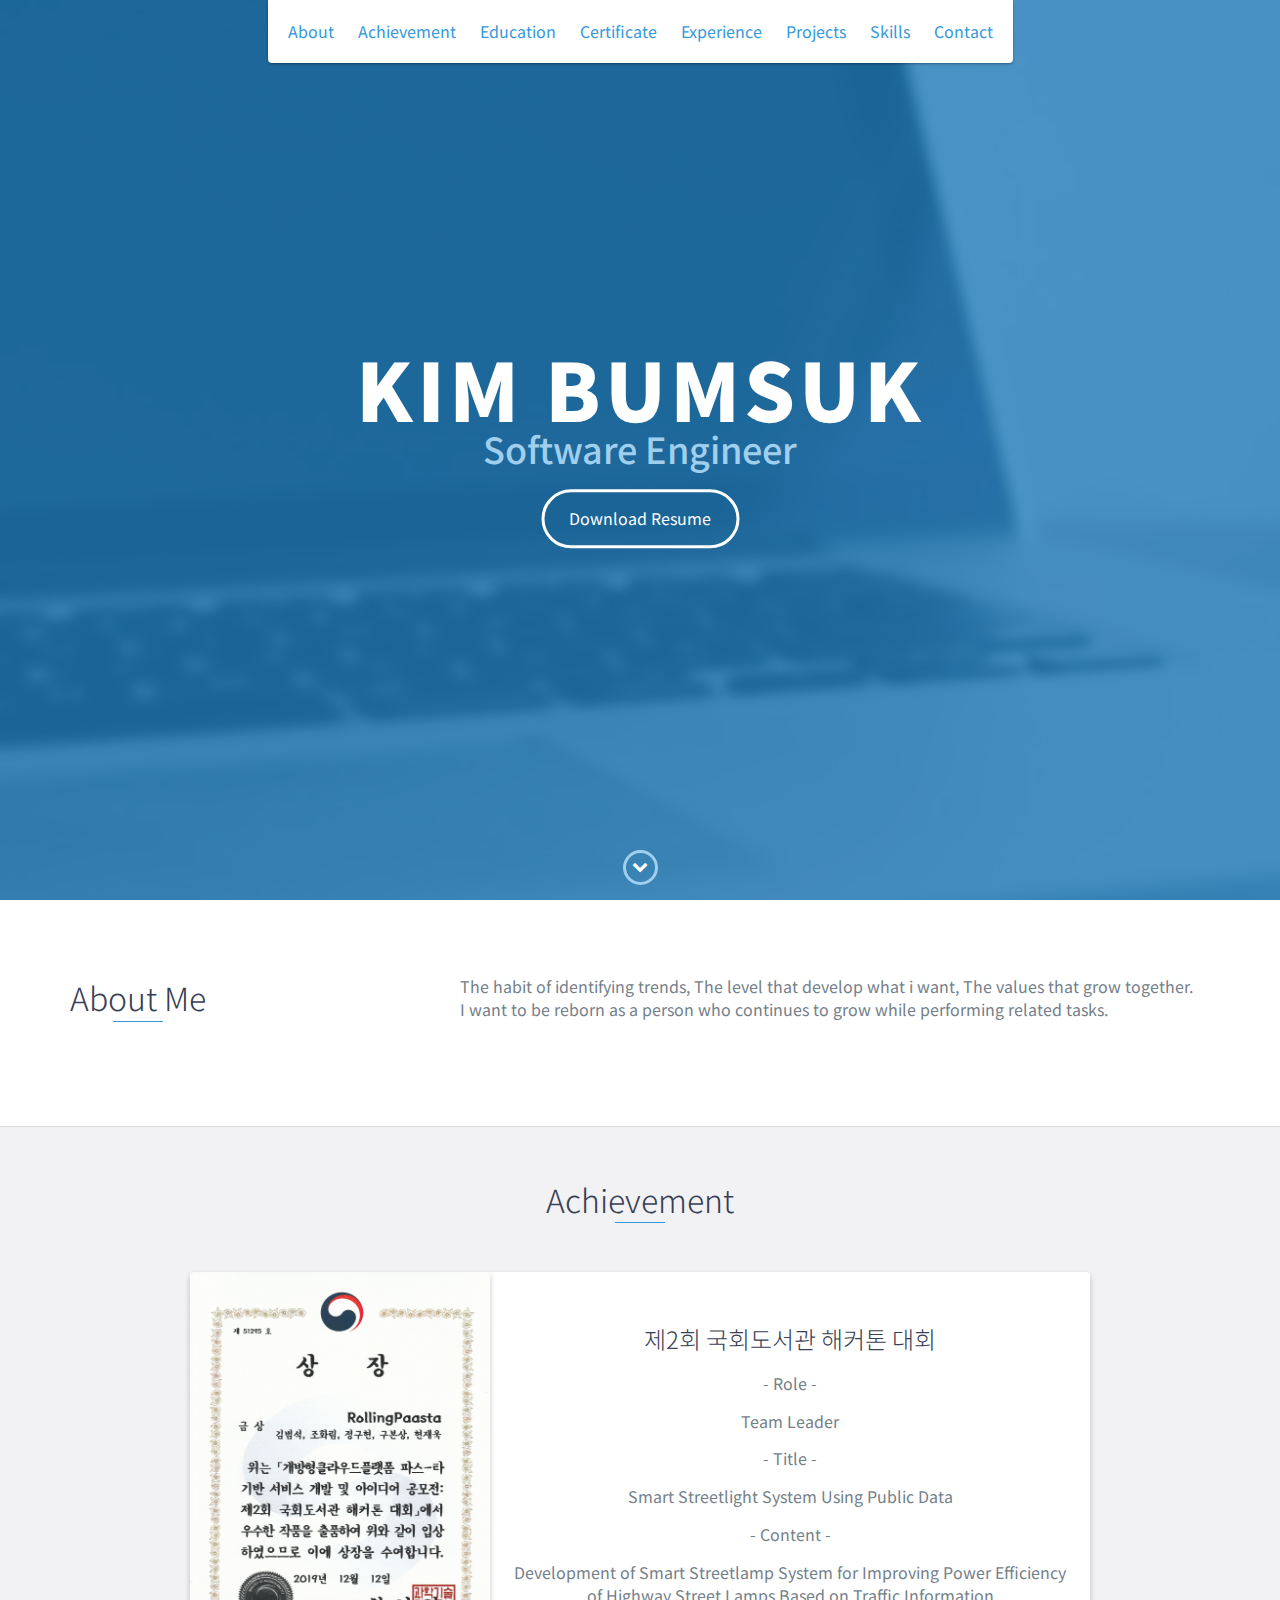
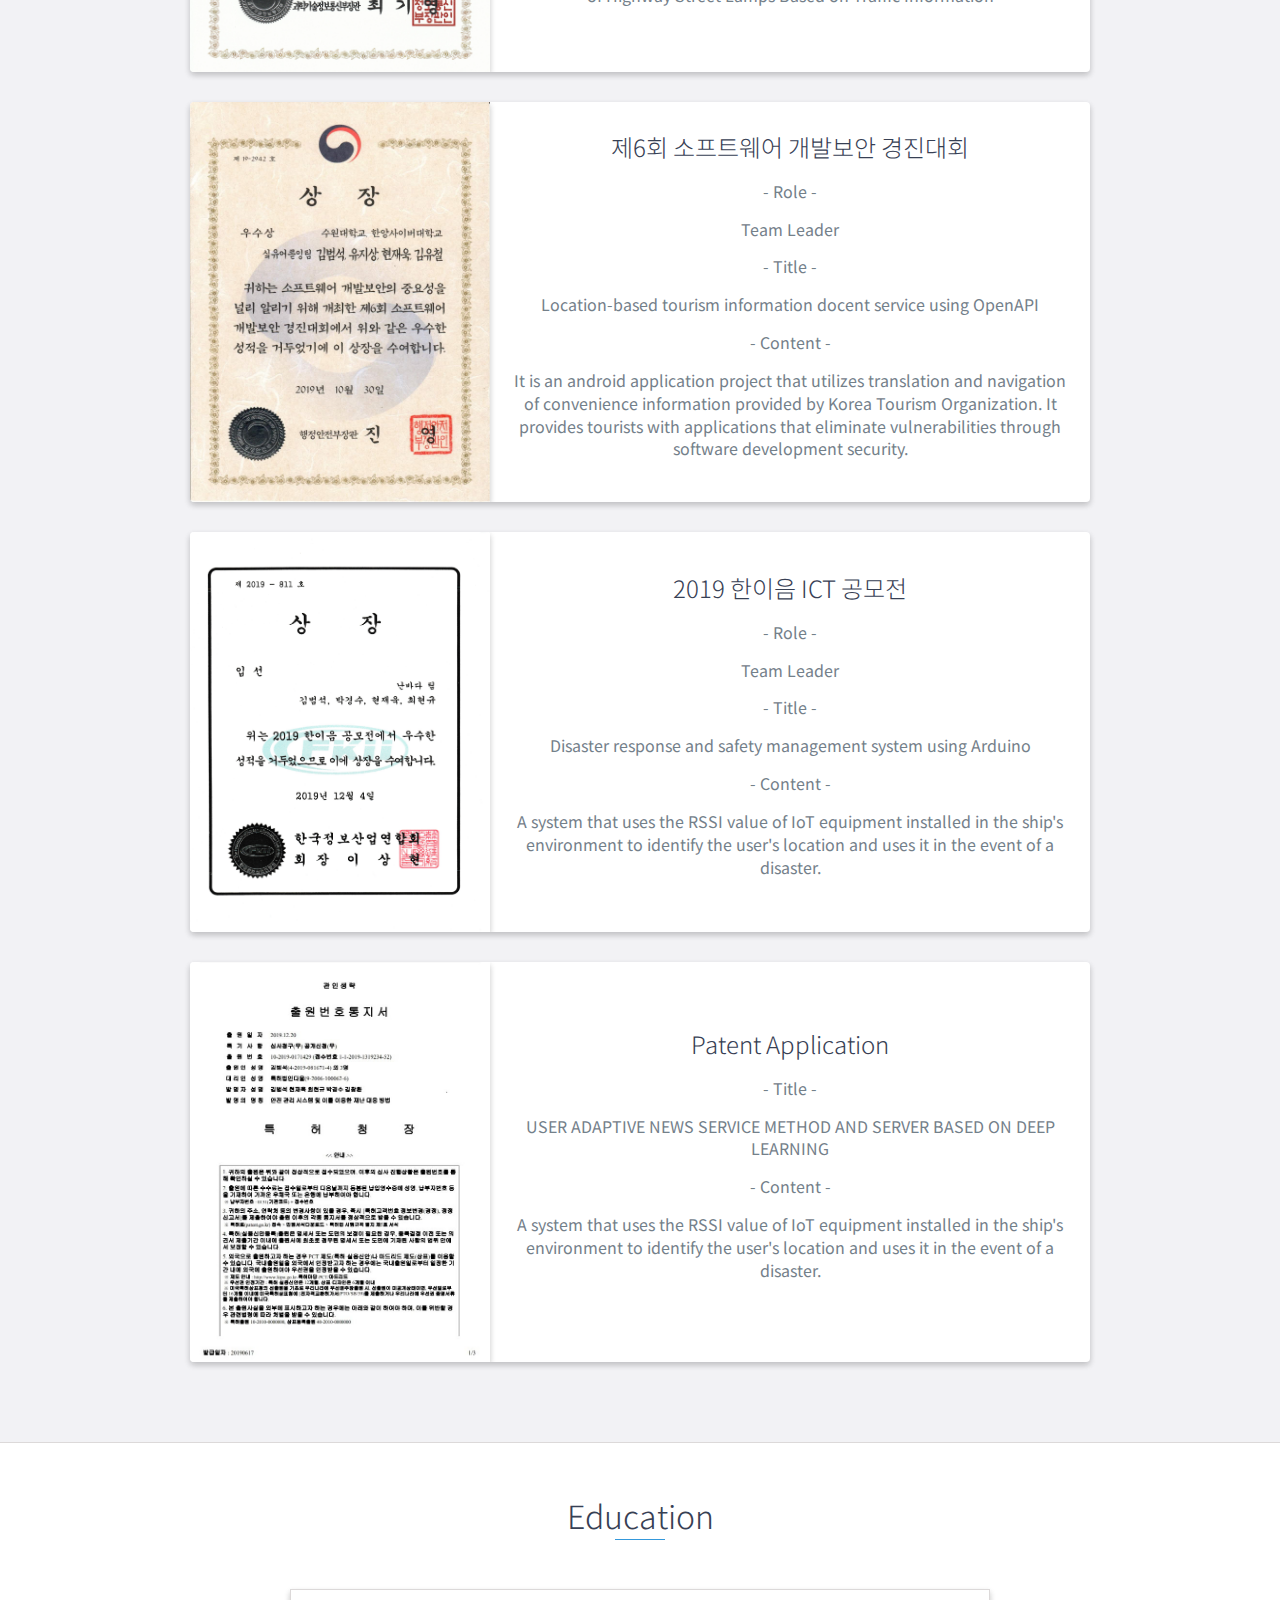
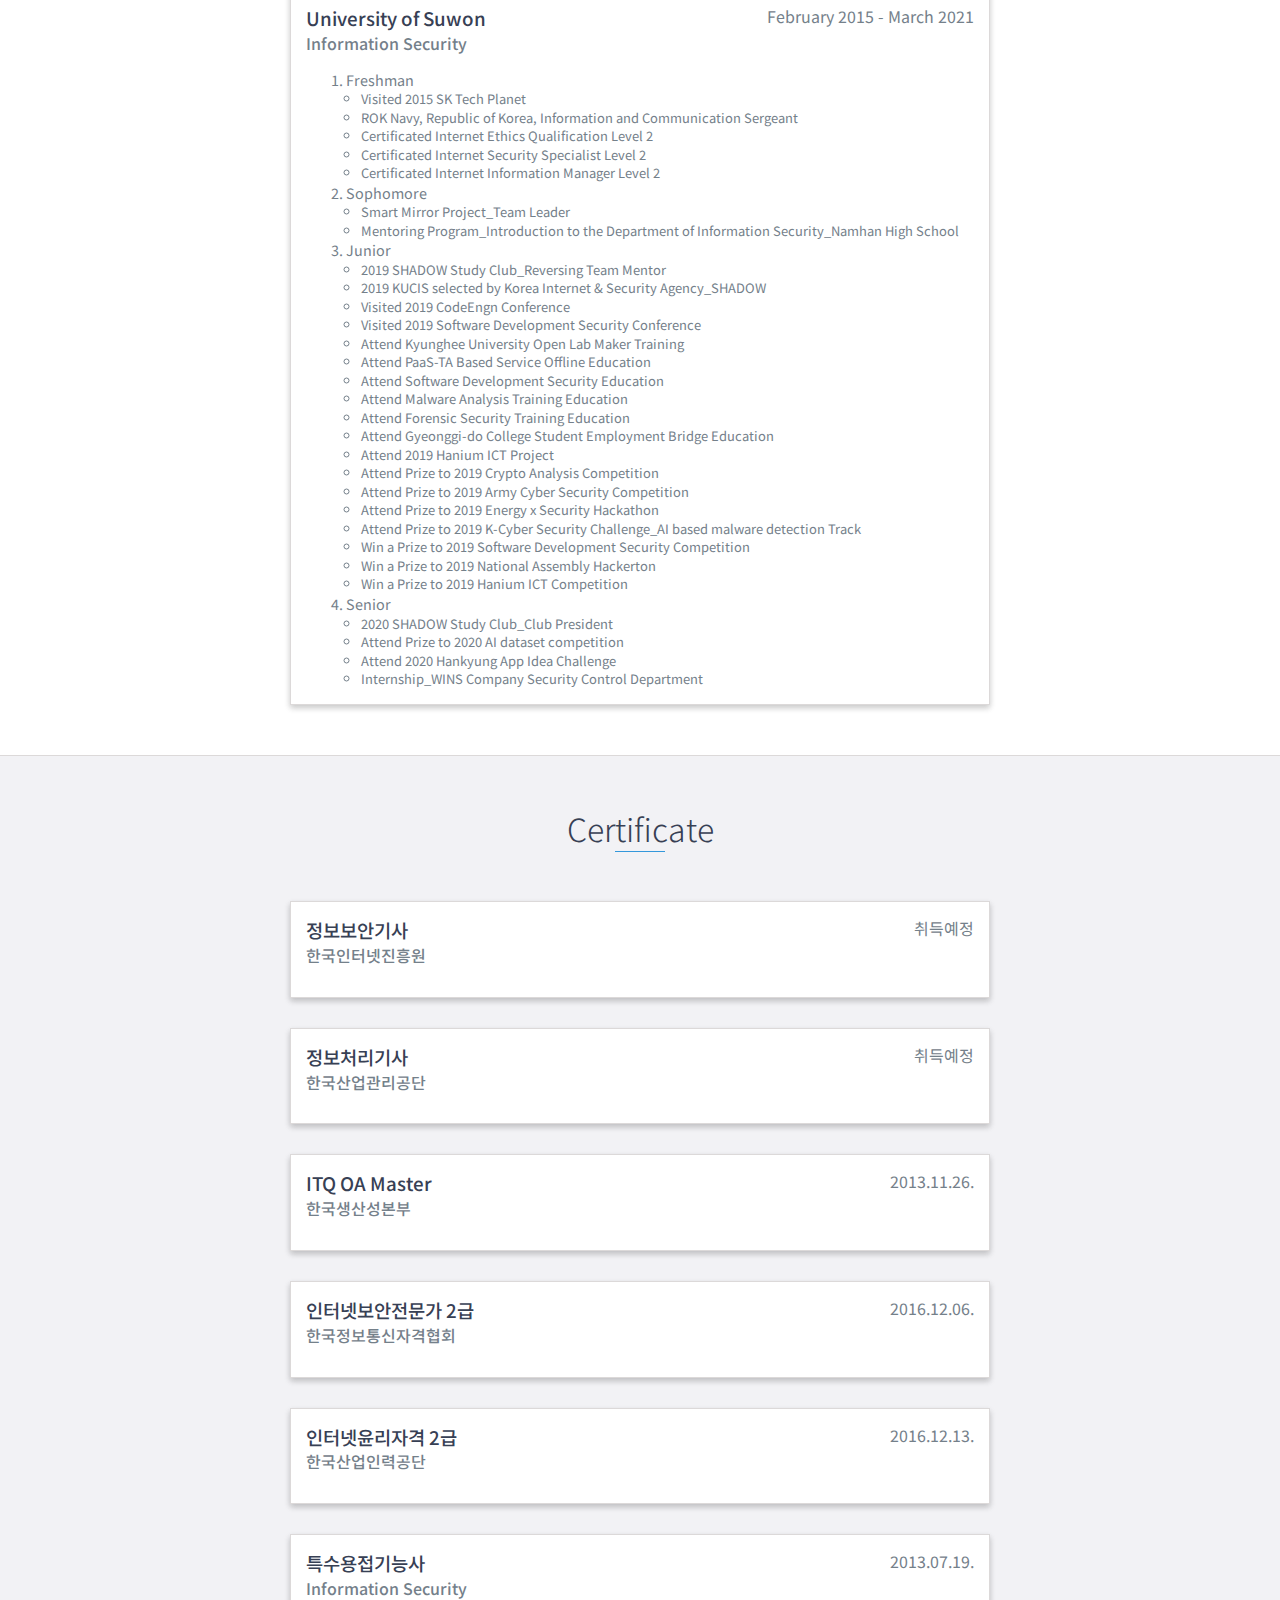
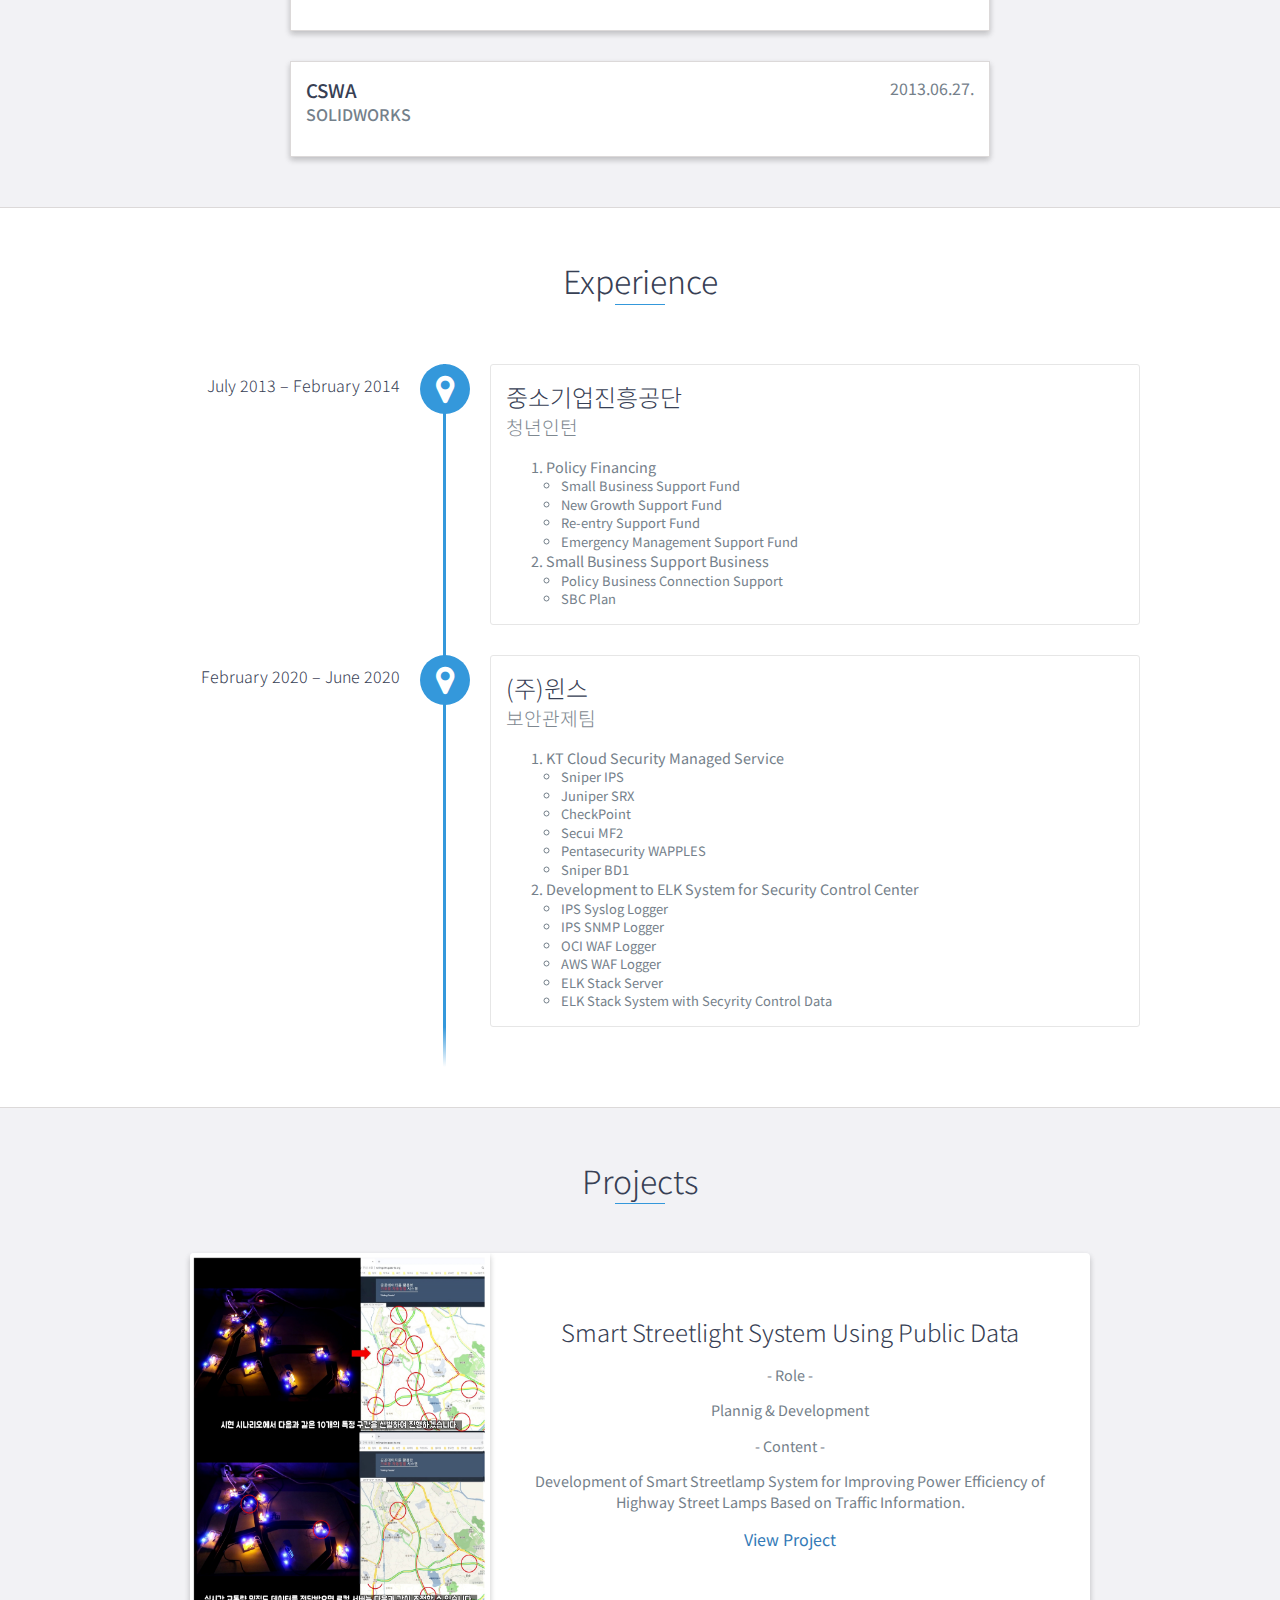
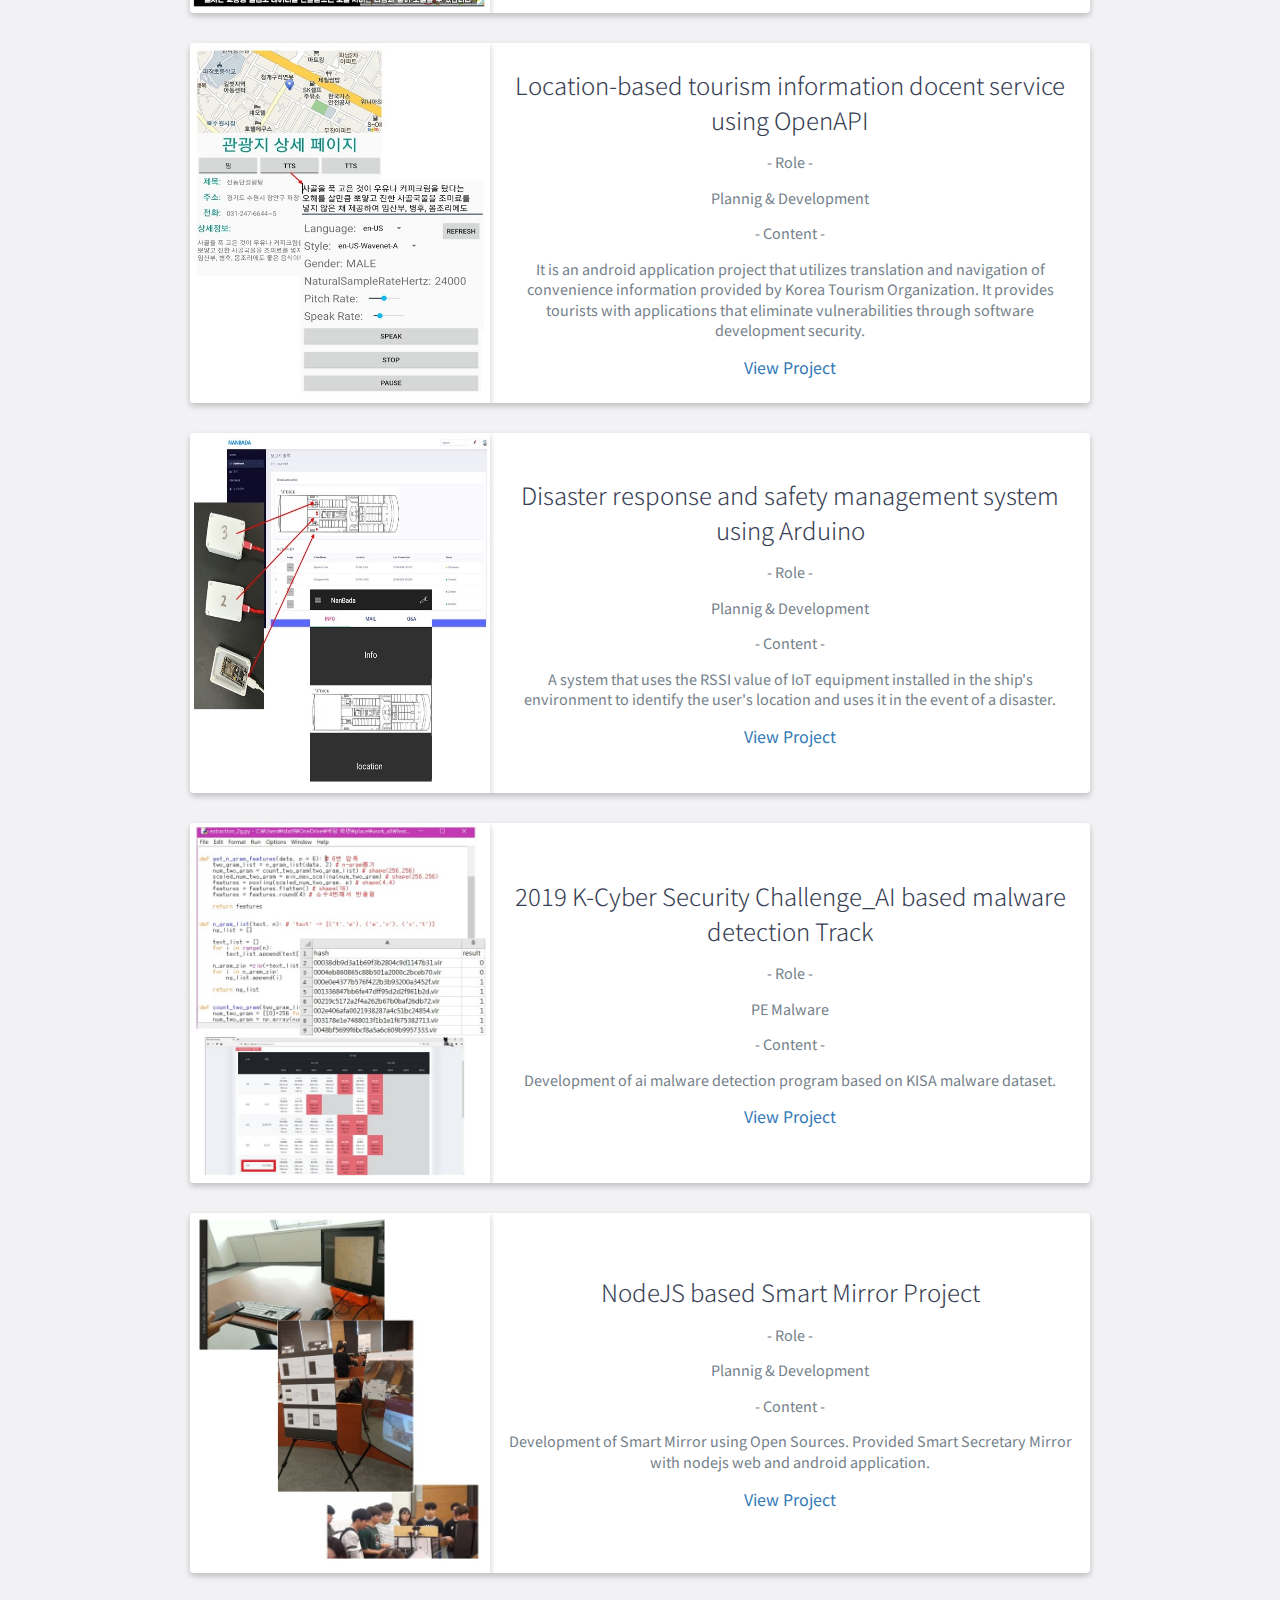
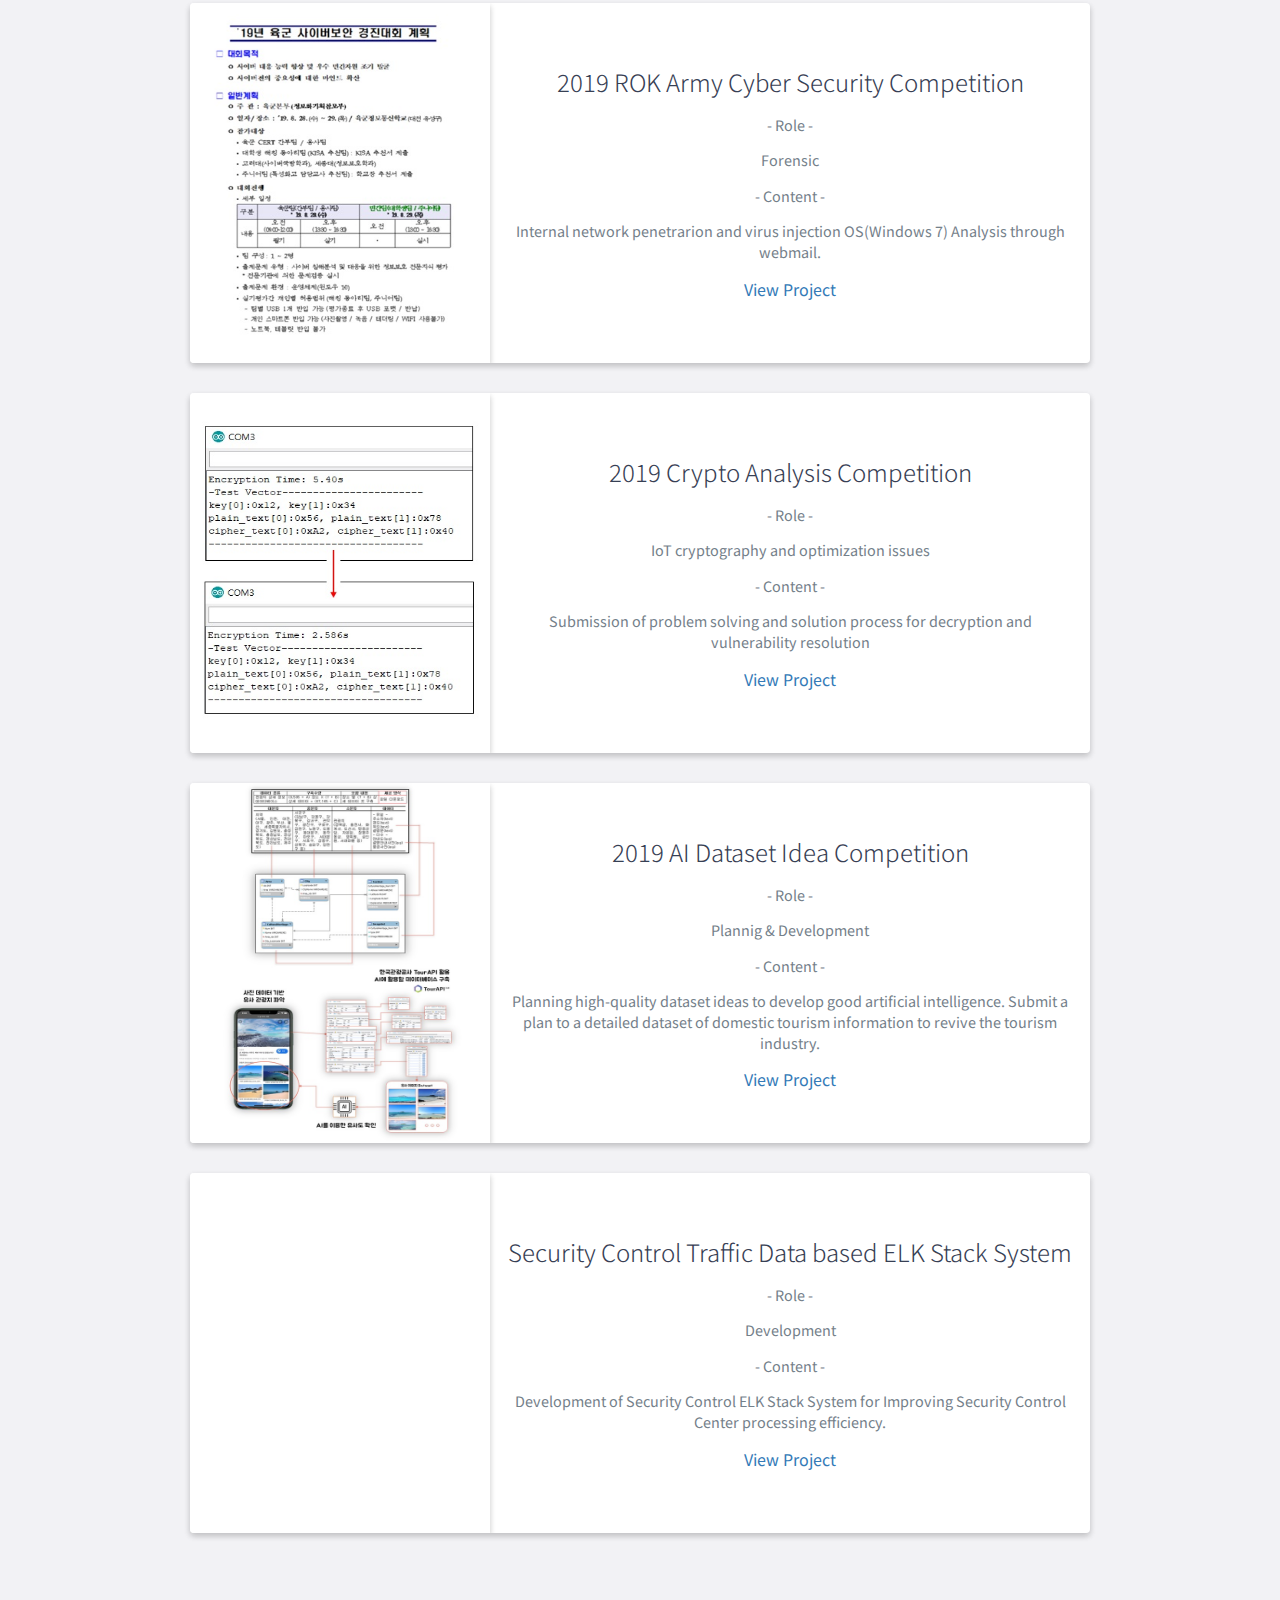
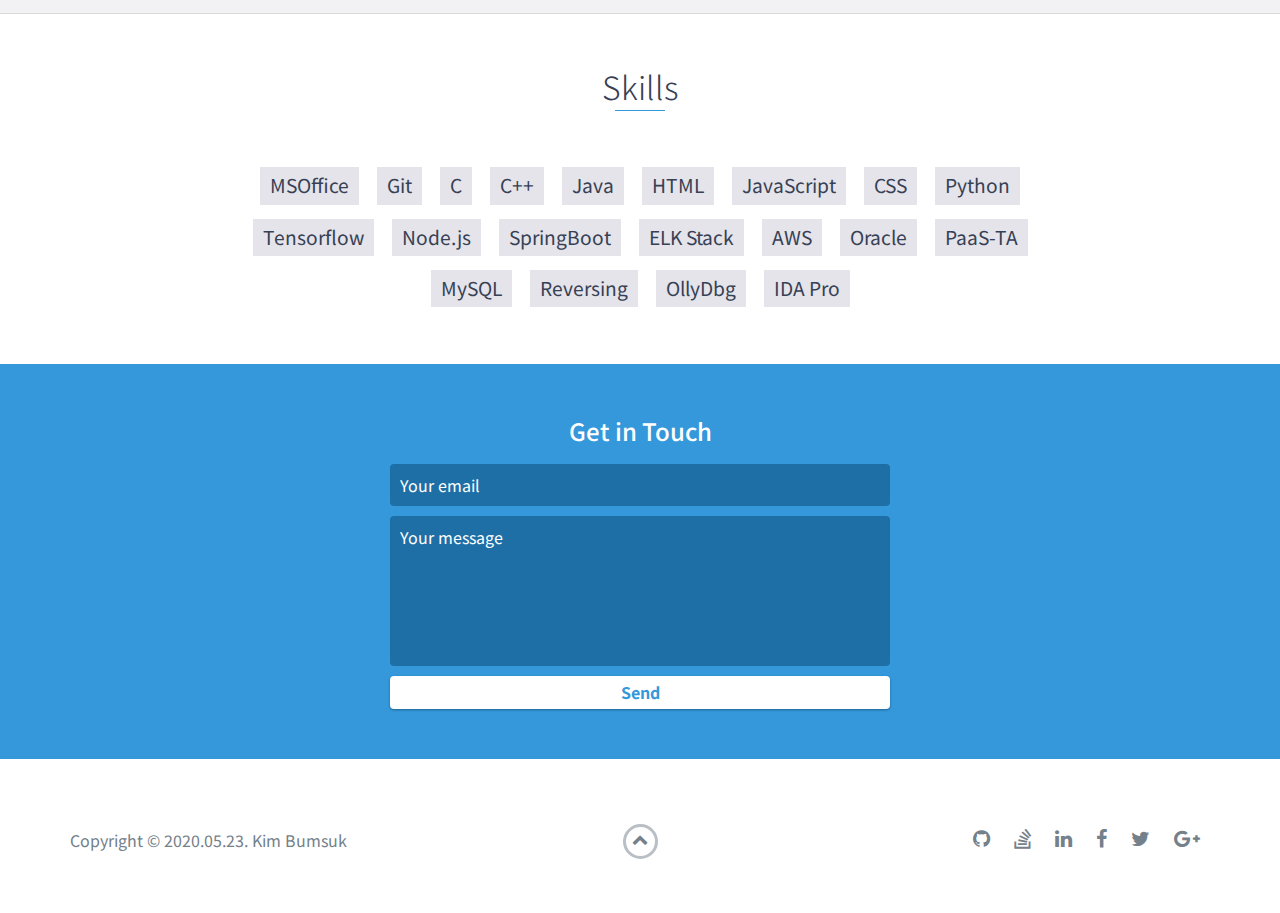
==== index.html @ 41b78a3b "2020.5.23." ====
<!DOCTYPE html>
<html class="no-js" lang="en">

<head>
    <meta charset="utf-8">
    <meta http-equiv="X-UA-Compatible" content="IE=edge">
    <meta name="viewport" content="width=device-width, initial-scale=1">
    <title>Kim Bumsuk Portfolio</title>
	<link rel="shortcut icon" href="favicon.ico" type="image/x-icon">
	<link rel="icon" href="favicon.ico" type="image/x-icon">
    <link href="https://fonts.googleapis.com/css2?family=Noto+Sans+KR:wght@300;400;700;900&display=swap" rel="stylesheet">
    <link rel="stylesheet" href="libs/font-awesome/css/font-awesome.min.css">
    <link href="css/bootstrap.min.css" rel="stylesheet">
    <link href="css/styles.css" rel="stylesheet">
</head>

<body>
    <div id="mobile-menu-open" class="shadow-large">
        <i class="fa fa-bars" aria-hidden="true"></i>
    </div>
    <!-- End #mobile-menu-toggle -->
    <header>
        <div id="mobile-menu-close">
            <span>Close</span> <i class="fa fa-times" aria-hidden="true"></i>
        </div>
        <ul id="menu" class="shadow">
            <li>
                <a href="#about">About</a>
            </li>
            <li>
                <a href="#achievement">Achievement</a>
            </li>
            <li>
                <a href="#education">Education</a>
            </li>
            <li>
                <a href="#certificate">Certificate</a>
            </li>
            <li>
                <a href="#experience">Experience</a>
            </li>
            <li>
                <a href="#projects">Projects</a>
            </li>
            <li>
                <a href="#skills">Skills</a>
            </li>
            <li>
                <a href="#contact">Contact</a>
            </li>
        </ul>
    </header>
    <!-- End header -->

    <div id="lead">
        <div id="lead-content">
            <h1>Kim Bumsuk</h1>
            <h2>Software Engineer</h2>
            <a href="#" class="btn-rounded-white">Download Resume</a>
        </div>
        <!-- End #lead-content -->

        <div id="lead-overlay"></div>

        <div id="lead-down">
            <span>
                <i class="fa fa-chevron-down" aria-hidden="true"></i>
            </span>
        </div>
        <!-- End #lead-down -->
    </div>
    <!-- End #lead -->

    <div id="about">
        <div class="container">
            <div class="row">
                <div class="col-md-4">
                    <h2 class="heading">About Me</h2>
                </div>
                <div class="col-md-8">
                    <p>
                        The habit of identifying trends, The level that develop what i want, The values that grow together.
                    </p>
                    <p>
                        I want to be reborn as a person who continues to grow while performing related tasks.
                    </p>
                </div>
            </div>
        </div>
    </div>
    <!-- End #about -->

    <div id="achievement" class="background-alt">
        <h2 class="heading">Achievement</h2>
        <div class="container">
            <div class="row">
                <div class="achievement shadow-large">
                    <img class="achievement-image shadow-large" src="images/achievement/과학기술정보통신부장관상.jpg" />
                    <div class="achievement-info">
                        <h3>제2회 국회도서관 해커톤 대회</h3>
                        <p>- Role -</p> 
                        <p>
                            Team Leader
                        </p>
                        <p>- Title -</p> 
                        <p>
                            Smart Streetlight System Using Public Data
                        </p>
                        <p>- Content -</p> 
                        <p>
                            Development of Smart Streetlamp System for Improving Power Efficiency of Highway Street Lamps Based on Traffic Information
                        </p>
                    </div>
                    <!-- End .achievement-info -->
                </div>
                <!-- End .achievement -->

                <div class="achievement shadow-large">
                    <img class="achievement-image shadow-large" src="images/achievement/행정안전부장관상.png" />
                    <div class="achievement-info">
                        <h3>제6회 소프트웨어 개발보안 경진대회</h3>
                        <p>- Role -</p> 
                        <p>
                            Team Leader
                        </p>
                        <p>- Title -</p> 
                        <p>
                            Location-based tourism information docent service using OpenAPI
                        </p>
                        <p>- Content -</p> 
                        <p>
                            It is an android application project that utilizes translation and navigation of convenience information provided by Korea Tourism Organization. It provides tourists with applications that eliminate vulnerabilities through software development security.
                        </p>
                    </div>
                    <!-- End .achievement-info -->
                </div>
                <!-- End .achievement -->

                <div class="achievement shadow-large">
                    <img class="achievement-image shadow-large" src="images/achievement/한국정보산업연합회장상.jpg" />
                    <div class="achievement-info">
                        <h3>2019 한이음 ICT 공모전</h3>
                        <p>- Role -</p> 
                        <p>
                            Team Leader
                        </p>
                        <p>- Title -</p> 
                        <p>
                            Disaster response and safety management system using Arduino
                        </p>
                        <p>- Content -</p> 
                        <p>
                            A system that uses the RSSI value of IoT equipment installed in the ship's environment to identify the user's location and uses it in the event of a disaster.
                        </p>
                    </div>
                    <!-- End .achievement-info -->
                </div>
                <!-- End .achievement -->

                <div class="achievement shadow-large">
                    <img class="achievement-image shadow-large" src="images/achievement/특허.jpg" />
                    <div class="achievement-info">
                        <h3>Patent Application</h3>
                        <p>- Title -</p> 
                        <p>
                            USER ADAPTIVE NEWS SERVICE METHOD AND SERVER BASED ON DEEP LEARNING
                        </p>
                        <p>- Content -</p> 
                        <p>
                            A system that uses the RSSI value of IoT equipment installed in the ship's environment to identify the user's location and uses it in the event of a disaster.
                        </p>
                    </div>
                    <!-- End .achievement-info -->
                </div>
                <!-- End .achievement -->
            </div>
        </div>
    </div>
    <!-- End #achievement -->

    <div id="education">
        <h2 class="heading">Education</h2>
        
        <div class="education-block shadow-large">
            <h3>University of Suwon</h3>
            <span class="education-date">February 2015 - March 2021</span>
            <h4>Information Security</h4>
            <ol>
                <li>
                    Freshman
                    <ul>
                        <li>
                            Visited 2015 SK Tech Planet
                        </li>
                        <li>
                            ROK Navy, Republic of Korea, Information and Communication Sergeant
                        </li>
                        <li>
                            Certificated Internet Ethics Qualification Level 2
                        </li>
                        <li>
                            Certificated Internet Security Specialist Level 2
                        </li>
                        <li>
                            Certificated Internet Information Manager Level 2
                        </li>
                    </ul>
                </li>
                <li>
                    Sophomore
                    <ul>
                        <li>
                            Smart Mirror Project_Team Leader
                        </li>
                        <li>
                            Mentoring Program_Introduction to the Department of Information Security_Namhan High School
                        </li>
                    </ul>
                </li>
                <li>
                    Junior
                    <ul>
                        <li>
                            2019 SHADOW Study Club_Reversing Team Mentor
                        </li>
                        <li>
                            2019 KUCIS selected by Korea Internet & Security Agency_SHADOW
                        </li>
                        <li>
                            Visited 2019 CodeEngn Conference
                        </li>
                        <li>
                            Visited 2019 Software Development Security Conference
                        </li>
                        <li>
                            Attend Kyunghee University Open Lab Maker Training
                        </li>
                        <li>
                            Attend PaaS-TA Based Service Offline Education
                        </li>
                        <li>
                            Attend Software Development Security Education
                        </li>
                        <li>
                            Attend Malware Analysis Training Education
                        </li>
                        <li>
                            Attend Forensic Security Training Education
                        </li>
                        <li>
                            Attend Gyeonggi-do College Student Employment Bridge Education
                        </li>
                        <li>
                            Attend 2019 Hanium ICT Project
                        </li>
                        <li>
                            Attend Prize to 2019 Crypto Analysis Competition
                        </li>
                        <li>
                            Attend Prize to 2019 Army Cyber Security Competition
                        </li>
                        <li>
                            Attend Prize to 2019 Energy x Security Hackathon
                        </li>
                        <li>
                            Attend Prize to 2019 K-Cyber Security Challenge_AI based malware detection Track
                        </li>
                        <li>
                            Win a Prize to 2019 Software Development Security Competition
                        </li>
                        <li>
                            Win a Prize to 2019 National Assembly Hackerton
                        </li>
                        <li>
                            Win a Prize to 2019 Hanium ICT Competition
                        </li>
                    </ul>
                </li>
                <li>
                    Senior
                    <ul>
                        <li>
                            2020 SHADOW Study Club_Club President
                        </li>
                        <li>
                            Attend Prize to 2020 AI dataset competition
                        </li>
                        <li>
                            Attend 2020 Hankyung App Idea Challenge
                        </li>
                        <li>
                            Internship_WINS Company Security Control Department
                        </li>
                    </ul>
                </li>
            </ol>
        </div>
        <!-- End .education-block -->
    </div>
    <!-- End #education -->

    <div id="certificate" class="background-alt">
        <h2 class="heading">Certificate</h2>
        
        <div class="certificate-block shadow-large">
            <h3>정보보안기사</h3>
            <span class="education-date">취득예정</span>
            <h4>한국인터넷진흥원</h4>
        </div>

        <div class="certificate-block shadow-large">
            <h3>정보처리기사</h3>
            <span class="education-date">취득예정</span>
            <h4>한국산업관리공단</h4>
        </div>

        <div class="certificate-block shadow-large">
            <h3>ITQ OA Master</h3>
            <span class="education-date">2013.11.26.</span>
            <h4>한국생산성본부</h4>
        </div>

        <div class="certificate-block shadow-large">
            <h3>인터넷보안전문가 2급</h3>
            <span class="education-date">2016.12.06.</span>
            <h4>한국정보통신자격협회</h4>
        </div>

        <div class="certificate-block shadow-large">
            <h3>인터넷윤리자격 2급</h3>
            <span class="education-date">2016.12.13.</span>
            <h4>한국산업인력공단</h4>
        </div>

        <div class="certificate-block shadow-large">
            <h3>특수용접기능사</h3>
            <span class="education-date">2013.07.19.</span>
            <h4>Information Security</h4>
        </div>

        <div class="certificate-block shadow-large">
            <h3>CSWA</h3>
            <span class="education-date">2013.06.27.</span>
            <h4>SOLIDWORKS</h4>
        </div>
        <!-- End .education-block -->
    </div>
    <!-- End #education -->

    <div id="experience">
        <h2 class="heading">Experience</h2>
        <div id="experience-timeline">
            <div data-date="July 2013 – February 2014">
                <h3>중소기업진흥공단</h3>
                <h4>청년인턴</h4>
                <ol>
                    <li>
                        Policy Financing
                        <ul>
                            <li>Small Business Support Fund</li>
                            <li>New Growth Support Fund</li>
                            <li>Re-entry Support Fund</li>
                            <li>Emergency Management Support Fund</li>
                        </ul>
                    </li>
                    <li>
                        Small Business Support Business
                        <ul>
                            <li>Policy Business Connection Support</li>
                            <li>SBC Plan</li>
                        </ul>
                    </li>
                </ol>
            </div>

            <div data-date="February 2020 – June 2020">
                <h3>(주)윈스</h3>
                <h4>보안관제팀</h4>
                <ol>
                    <li>
                        KT Cloud Security Managed Service
                        <ul>
                            <li>Sniper IPS</li>
                            <li>Juniper SRX</li>
                            <li>CheckPoint</li>
                            <li>Secui MF2</li>
                            <li>Pentasecurity WAPPLES</li>
                            <li>Sniper BD1</li>
                        </ul>
                    </li>
                    <li>
                        Development to ELK System for Security Control Center
                        <ul>
                            <li>IPS Syslog Logger</li>
                            <li>IPS SNMP Logger</li>
                            <li>OCI WAF Logger</li>
                            <li>AWS WAF Logger</li>
                            <li>ELK Stack Server</li>
                            <li>ELK Stack System with Secyrity Control Data</li>
                        </ul>
                    </li>
                </ol>
            </div>

        </div>
    </div>
    <!-- End #experience -->

    <div id="projects" class="background-alt">
        <h2 class="heading">Projects</h2>
        <div class="container">
            <div class="row">
                <div class="project shadow-large">
                    <img class="project-image shadow-large" src="images/projects/1.jpg"/>
                    <!-- End .project-image -->
                    <div class="project-info">
                        <h3>Smart Streetlight System Using Public Data</h3>
                        <p>- Role -</p> 
                        <p>
                            Plannig & Development
                        </p>
                        <p>- Content -</p> 
                        <p>
                            Development of Smart Streetlamp System for Improving Power Efficiency of Highway Street Lamps Based on Traffic Information.
                        </p>
                        <a href="project/1.html">View Project</a>
                    </div>
                    <!-- End .project-info -->
                </div>
                <!-- End .project -->

                <div class="project shadow-large">
                    <img class="project-image shadow-large" src="images/projects/2.jpg" />
                    <!-- End .project-image -->
                    <div class="project-info">
                        <h3>Location-based tourism information docent service using OpenAPI</h3>
                        <p>- Role -</p> 
                        <p>
                            Plannig & Development
                        </p>
                        <p>- Content -</p> 
                        <p>
                            It is an android application project that utilizes translation and navigation of convenience information provided by Korea Tourism Organization. It provides tourists with applications that eliminate vulnerabilities through software development security.
                        </p>
                        <a href="project/2.html">View Project</a>
                    </div>
                    <!-- End .project-info -->
                </div>
                <!-- End .project -->

                <div class="project shadow-large">
                        <img class="project-image shadow-large" src="images/projects/3.jpg" />
                    <!-- End .project-image -->
                    <div class="project-info">
                        <h3>Disaster response and safety management system using Arduino</h3>
                        <p>- Role -</p> 
                        <p>
                            Plannig & Development
                        </p>
                        <p>- Content -</p> 
                        <p>
                            A system that uses the RSSI value of IoT equipment installed in the ship's environment to identify the user's location and uses it in the event of a disaster.
                        </p>
                        <a href="project/3.html">View Project</a>
                    </div>
                    <!-- End .project-info -->
                </div>
                <!-- End .project -->

                <div class="project shadow-large">
                    <img class="project-image shadow-large" src="images/projects/4.jpg" />
                    <!-- End .project-image -->
                    <div class="project-info">
                        <h3>2019 K-Cyber Security Challenge_AI based malware detection Track</h3>
                        <p>- Role -</p> 
                        <p>
                            PE Malware
                        </p>
                        <p>- Content -</p> 
                        <p>
                            Development of ai malware detection program based on KISA malware dataset.
                        </p>
                        <a href="project/4.html">View Project</a>
                    </div>
                    <!-- End .project-info -->
                </div>
                <!-- End .project -->

                <div class="project shadow-large">
                    <img class="project-image shadow-large" src="images/projects/5.jpg" />
                    <!-- End .project-image -->
                    <div class="project-info">

                        <h3>NodeJS based Smart Mirror Project</h3>
                        <p>- Role -</p> 
                        <p>
                            Plannig & Development
                        </p>
                        <p>- Content -</p> 
                        <p>
                            Development of Smart Mirror using Open Sources. Provided Smart Secretary Mirror with nodejs web and android application.
                        </p>
                        <a href="project/5.html">View Project</a>

                    </div>
                    <!-- End .project-info -->
                </div>
                <!-- End .project -->

                <div class="project shadow-large">
                    <img class="project-image shadow-large" src="images/projects/6.jpg" />
                    <!-- End .project-image -->
                    <div class="project-info">
                        <h3>2019 ROK Army Cyber Security Competition</h3>
                        <p>- Role -</p> 
                        <p>
                            Forensic
                        </p>
                        <p>- Content -</p> 
                        <p>
                            Internal network penetrarion and virus injection OS(Windows 7) Analysis through webmail.
                        </p>
                        <a href="project/6.html">View Project</a>
                    </div>
                    <!-- End .project-info -->
                </div>
                <!-- End .project -->

                <div class="project shadow-large">
                    <img class="project-image shadow-large" src="images/projects/7.jpg" />
                    <!-- End .project-image -->
                    <div class="project-info">
                        <h3>2019 Crypto Analysis Competition</h3>
                        <p>- Role -</p> 
                        <p>
                            IoT cryptography and optimization issues
                        </p>
                        <p>- Content -</p> 
                        <p>
                            Submission of problem solving and solution process for decryption and vulnerability resolution
                        </p>
                        <a href="project/7.html">View Project</a>
                    </div>
                    <!-- End .project-info -->
                </div>
                <!-- End .project -->

                <div class="project shadow-large">
                    <img class="project-image shadow-large" src="images/projects/8.jpg" />
                    <!-- End .project-image -->
                    <div class="project-info">
                        <h3>2019 AI Dataset Idea Competition</h3>
                        <p>- Role -</p> 
                        <p>
                            Plannig & Development
                        </p>
                        <p>- Content -</p> 
                        <p>
                            Planning high-quality dataset ideas to develop good artificial intelligence. Submit a plan to a detailed dataset of domestic tourism information to revive the tourism industry.
                        </p>
                        <a href="project/8.html">View Project</a>
                    </div>
                    <!-- End .project-info -->
                </div>
                <!-- End .project -->

                <div class="project shadow-large">
                    <img class="project-image shadow-large" src="images/projects/9.jpg" />
                    <!-- End .project-image -->
                    <div class="project-info">
                        <h3>Security Control Traffic Data based ELK Stack System</h3>
                        <p>- Role -</p> 
                        <p>
                            Development
                        </p>
                        <p>- Content -</p> 
                        <p>
                            Development of Security Control ELK Stack System for Improving Security Control Center processing efficiency.
                        </p>
                        <!-- <a href="project/9.html">View Project</a> -->
                        <a href="#">View Project</a>
                    </div>
                    <!-- End .project-info -->
                </div>
                <!-- End .project -->
            </div>
        </div>
    </div>
    <!-- End #projects -->

    <div id="skills">
        <h2 class="heading">Skills</h2>
        <ul>
            <li>MSOffice</li>
            <li>Git</li>
            <li>C</li>
            <li>C++</li>
            <li>Java</li>
            <li>HTML</li>
            <li>JavaScript</li>
            <li>CSS</li>
            <li>Python</li>
            <li>Tensorflow</li>
            <li>Node.js</li>
            <li>SpringBoot</li>
            <li>ELK Stack</li>
            <li>AWS</li>
            <li>Oracle</li>
            <li>PaaS-TA</li>
            <li>MySQL</li>
            <li>Reversing</li>
            <li>OllyDbg</li>
            <li>IDA Pro</li>
        </ul>
    </div>
    <!-- End #skills -->

    <div id="contact">
        <h2>Get in Touch</h2>
        <div id="contact-form">
            <form method="POST" action="https://formspree.io/email@email.com">
                <input type="hidden" name="_subject" value="Contact request from personal website" />
                <input type="email" name="_replyto" placeholder="Your email" required>
                <textarea name="message" placeholder="Your message" required></textarea>
                <button type="submit">Send</button>
            </form>
        </div>
        <!-- End #contact-form -->
    </div>
    <!-- End #contact -->

    <footer>
        <div class="container">
            <div class="row">
                <div class="col-sm-5 copyright">
                    <p>
                        Copyright &copy; 2020.05.23. Kim Bumsuk
                    </p>
                </div>
                <div class="col-sm-2 top">
                    <span id="to-top">
                        <i class="fa fa-chevron-up" aria-hidden="true"></i>
                    </span>
                </div>
                <div class="col-sm-5 social">
                    <ul>
                        <li>
                            <a href="https://github.com/ssg02138" target="_blank"><i class="fa fa-github" aria-hidden="true"></i></a>
                        </li>
                        <li>
                            <a href="https://stackoverflow.com/" target="_blank"><i class="fa fa-stack-overflow" aria-hidden="true"></i></a>
                        </li>
                        <li>
                            <a href="https://linkedin.com/" target="_blank"><i class="fa fa-linkedin" aria-hidden="true"></i></a>
                        </li>
                        <li>
                            <a href="https://www.facebook.com/" target="_blank"><i class="fa fa-facebook" aria-hidden="true"></i></a>
                        </li>
                        <li>
                            <a href="https://twitter.com/" target="_blank"><i class="fa fa-twitter" aria-hidden="true"></i></a>
                        </li>
                        <li>
                            <a href="https://plus.google.com/" target="_blank"><i class="fa fa-google-plus" aria-hidden="true"></i></a>
                        </li>
                    </ul>
                </div>
            </div>
        </div>
    </footer>
    <!-- End footer -->

    <script src="https://ajax.googleapis.com/ajax/libs/jquery/1.12.4/jquery.min.js"></script>
    <script src="js/scripts.min.js"></script>
</body>

</html>
---- css/styles.css ----
/*!
    Title: Dev Portfolio CSS Template
    Version: 1.0.0
    Last Change: 2020/05/30
    Author: Kim Bumsuk

    Description: css template for portfolio
*/
body{
	font-family: 'Noto Sans KR', sans-serif;
	font-size:16px
	
}
body.active{
	overflow:hidden;
	z-index:-1
}
.no-js #experience-timeline>
div{
	background:#fff;
	padding:10px;
	margin-bottom:10px;
	border:1px solid #dcd9d9
}
.no-js #experience-timeline>
div h3{
	font-size:1.5em;
	font-weight:300;
	color:#374054;
	display:inline-block;
	margin:0
}
.no-js #experience-timeline>
div h4{
	font-size:1.2em;
	font-weight:300;
	color:#7e8890;margin:0 0 15px 0
}
.no-js #experience-timeline>
div p{
	color:#74808a;
	font-size:0.9em;
	margin:0
}
.no-js #experience-timeline:before,.no-js #experience-timeline:after{
	content:none
}
@keyframes dropHeader{
	0%{
		transform:translateY(-100%)
	}
	100%{
		transform:translateY(0)
		}
}
header{
	position:absolute;
	top:0;
	left:0;
	right:0;
	text-align:center;
	z-index:10;
	animation-name:dropHeader;
	animation-iteration-count:1;
	animation-timing-function:ease;
	animation-duration:0.75s
}
header ul{
	display:inline-block;
	background:#fff;
	text-align:center;
	padding:10px;
	margin:0;
	border-bottom-right-radius:4px;
	border-bottom-left-radius:4px
}
header li{
	display:inline-block
}
header a{
	display:block;
	color:#3498db;
	padding:10px
}
header a:hover{
	color:#217dbb;
	text-decoration:none;
	background:#eee;
	border-radius:4px
}
header a:focus{
	color:#3498db;
	text-decoration:none
}
header.active{
	display:block
}
header.sticky{
	position:fixed;
	z-index:999
}
#menu.active{
	display:block
}
#mobile-menu-open{
	display:none;
	cursor:pointer;
	position:fixed;
	right:15px;
	top:10px;
	color:#3498db;
	font-size:1.5em;
	z-index:20;
	padding:0 7px;
	border-radius:4px;
	background:#fff
}
#mobile-menu-close{
	display:none;
	text-align:right;
	width:100%;
	background:#fff;
	font-size:1.5em;
	padding-right:15px;
	padding-top:10px;
	cursor:pointer;
	color:#3498db
}
#mobile-menu-close span{
	font-size:0.5em;
	text-transform:uppercase
}
#mobile-menu-close 
	i{
	vertical-align:middle
	}
	footer{
		padding:50px 0
	}
.copyright{
	padding-top:20px
}
.copyright p{
	margin:0;
	color:#74808a
}
.top{
	text-align:center
}
.top span{
	cursor:pointer;
	display:block;
	margin:15px auto 0 auto;
	width:35px;
	height:35px;
	border-radius:50%;
	border:3px solid #b9bfc4;
	text-align:center
}
.top i{
	color:#74808a
}
.social{
	text-align:right
}
.social ul{
	margin:5px 0 0 0;
	padding:0
}
.social li{
	display:inline-block;
	font-size:1.25em;
	list-style:none
}
.social a{
	display:block;
	color:#74808a;
	padding:10px
}
.social a:hover{
	color:#3498db
}
.btn-rounded-white{
	display:inline-block;
	color:#fff;
	padding:15px 25px;
	border:3px solid #fff;
	border-radius:30px;
	transition:.5s ease all
}
.btn-rounded-white:hover{
	color:#3498db;
	background:#fff;
	text-decoration:none
}
.shadow{
	box-shadow:0 1px 3px rgba(0,0,0,0.12),0 1px 2px rgba(0,0,0,0.24)
}
.shadow-large{
	box-shadow:0 3px 6px rgba(0,0,0,0.08),0 3px 6px rgba(0,0,0,0.15)
}
.heading{
	position:relative;
	display:inline-block;
	font-size:2em;
	font-weight:300;
	margin:0 0 30px 0
}
.heading:after{
	position:absolute;
	content:'';top:100%;
	height:1px;
	width:50px;
	left:0;
	right:0;
	margin:0 auto;
	background:#3498db
}
.background-alt{
	background:#f2f2f5
}
#lead{
	position:relative;
	height:100vh;
	min-height:500px;
	max-height:1080px;
	background:url(../images/lead-bg.jpg);
	background-size:cover;
	padding:15px;
	overflow:hidden
}
#lead-content{
	position:absolute;
	z-index:10;
	top:50%;
	left:50%;
	transform:translate(-50%, -50%);
	text-align:center
}
#lead-content h1,#lead-content h2{
	margin:0
}
#lead-content h1{
	color:#fff;
	font-weight:900;
	font-size:5em;
	text-transform:uppercase;
	letter-spacing:0.05em;
	line-height:0.9em
}
#lead-content h2{
	color:#a0cfee;
	font-weight:500;
	font-size:2.25em;
	margin-bottom:15px
}
#lead-overlay{
	position:absolute;
	height:100%;
	width:100%;
	top:0;right:0;bottom:0;left:0;
	background:rgba(33,125,187,0.8);
	z-index:1
}
#lead-down{
	position:absolute;
	left:0;
	right:0;
	width:100%;
	text-align:center;
	z-index:10;
	bottom:15px;
	color:#fff
}
#lead-down span{
	cursor:pointer;
	display:block;
	margin:0 auto;
	width:35px;
	height:35px;
	border-radius:50%;
	border:3px solid #a0cfee;
	text-align:center
}
#lead-down i{
	animation:pulsate 1.5s ease;
	animation-iteration-count:infinite;
	padding-top:5px
}
@keyframes pulsate{
	0%{
		transform:scale(1, 1)
	}
	50%{
		transform:scale(1.2, 1.2)
	}
	100%{
		transform:scale(1, 1)
	}
}
#about{
	padding:75px 15px;
	border-bottom:1px solid #dcd9d9
}
#about h2{
	color:#374054
}
#about p{
	color:#74808a;
	margin:0
}
#experience{
	padding:50px 15px;
	text-align:center;
	border-bottom:1px solid #dcd9d9
}
#experience h2{
	color:#374054
}
#experience-timeline{
	margin:30px auto 0 auto;
	position:relative;
	max-width:1000px
}
#experience-timeline:before{
	position:absolute;
	content:'';
	op:0;
	bottom:0;
	left:303px;
	right:auto;
	height:100%;
	width:3px;
	background:#3498db;
	z-index:0
}
#experience-timeline:after{
	position:absolute;
	content:'';
	width:3px;
	height:40px;
	background:#3498db;
	background:linear-gradient(to bottom, #3498db, rgba(52,152,219,0));
	top:100%;
	left:303px
}
#experience-timeline ul,#experience-timeline ol{
	margin:0;
	color:#74808a;
	font-size:0.9em
	
}
#experience-timeline ul{
	padding:0 0 0 15px
}
.vtimeline-content{
	margin-left:350px;
	background:#fff;
	border:1px solid #e6e6e6;
	padding:15px;
	border-radius:3px;
	text-align:left
}
.vtimeline-content h3{
	font-size:1.5em;
	font-weight:300;
	color:#374054;
	display:inline-block;
	margin:0
}
.vtimeline-content h4{
	font-size:1.2em;
	font-weight:300;
	color:#7e8890;
	margin:0 0 15px 0
}
.vtimeline-content p{
	color:#74808a;
	font-size:0.9em;
	margin:0
}
.vtimeline-point{
	position:relative;
	display:block;
	vertical-align:top;
	margin-bottom:30px
}
.vtimeline-icon{
	position:relative;
	color:#fff;
	width:50px;
	height:50px;
	background:#3498db;
	border-radius:50%;
	float:left;
	z-index:99;
	margin-left:280px
}
.vtimeline-icon i{
	display:block;
	font-size:2em;
	margin-top:10px
}
.vtimeline-date{
	width:260px;
	text-align:right;
	position:absolute;
	left:0;
	top:10px;
	font-weight:300;
	color:#374054
}
#achievement{
	padding:50px 15px;
	border-bottom:1px solid #dcd9d9;
	text-align:center
}
#achievement h2{
	color:#374054;
	margin-bottom:50px
}
.achievement{
	position:relative;
	max-width:900px;
	margin:0 auto 30px auto;
	overflow:hidden;
	background:#fff;
	border-radius:4px
}
.achievement-image{
	background-size: 150px;
	width: 300px;
	height: 400px;
    resize: both;
    float:left
}
.achievement-info{
	position:absolute;
	top:50%;
	transform:translateY(-50%);
	margin-left:300px;
	padding:15px
}
.achievement-info h3{
	font-size:1.5em;
	font-weight:300;
	color:#374054;
	margin:0 0 15px 0
}
.achievement-info p{
	color:#74808a;
	margin:0 0 15px 0;
	font-size:1em;
	
}
.no-image .achievement-info{
	position:relative;
	margin:0;padding:30px 15px;
	transform:none
}
#more-achievement{
	display:none
}
#education{
	padding:50px 15px 20px 15px;
	border-bottom:1px solid #dcd9d9;
	text-align:center
}
#education h2{
	color:#374054;
	margin-bottom:50px
}
.education-block{
	background:#fff;
	max-width:700px;
	margin:0 auto 30px auto;
	padding:15px;
	border:1px solid #dcd9d9;
	text-align:left
}
.education-block h3{
	font-weight:500;
	float:left;
	margin:0;
	color:#374054
}
.education-block span{
	color:#74808a;
	float:right
}
.education-block h4{
	color:#74808a;
	clear:both;
	font-weight:500;
	margin:0 0 15px 0
}
.education-block p,.education-block ul,.education-block ol{
	margin:0;
	color:#74808a;
	font-size:0.9em
}
.education-block ul{
	padding:0 0 0 15px
}
#certificate{
	padding:50px 15px 20px 15px;
	border-bottom:1px solid #dcd9d9;
	text-align:center
}
#certificate h2{
	color:#374054;
	margin-bottom:50px
}
.certificate-block{
	background:#fff;
	max-width:700px;
	margin:0 auto 30px auto;
	padding:15px;
	border:1px solid #dcd9d9;
	text-align:left
}
.certificate-block h3{
	font-weight:500;
	float:left;
	margin:0;
	color:#374054
}
.certificate-block span{
	color:#74808a;
	float:right
}
.certificate-block h4{
	color:#74808a;
	clear:both;
	font-weight:500;
	margin:0 0 15px 0
}
.certificate-block p,.certificate-block ul{
	margin:0;
	color:#74808a;
	font-size:0.9em
}
.certificate-block ul{
	padding:0 0 0 15px
}
#projects{
	padding:50px 15px;
	border-bottom:1px solid #dcd9d9;
	text-align:center
}
#projects h2{
	color:#374054;
	margin-bottom:50px
}
.project{
	position:relative;
	max-width:900px;
	margin:0 auto 30px auto;
	overflow:hidden;
	background:#fff;
	border-radius:4px
}

.project-image{
	background-size: 150px;
	width: 300px;
	height: 360px;
    resize: both;
    float:left
}
.project-image img{
	background-size: 150px;
	width: 300px;
	height: 360px;
    resize: both;
    float:left
}
.project-info{
	position:absolute;
	top:50%;
	transform:translateY(-50%);
	margin-left:300px;
	padding:15px
}
.project-info h3{
	font-size:1.5em;
	font-weight:300;
	color:#374054;
	margin:0 0 15px 0
}
.project-info p{
	color:#74808a;
	margin:0 0 15px 0;
	font-size:0.9em
}
.no-image .project-info{
	position:relative;
	margin:0;
	padding:30px 15px;
	transform:none
}
#more-projects{display:none}

#skills{
	padding:50px 15px;
	text-align:center
}
#skills h2{
	color:#374054;
	margin-bottom:50px
}
#skills ul{
	display:block;
	margin:0 auto;
	padding:0;
	max-width:800px
}
#skills li{
	display:inline-block;
	margin:7px;
	padding:5px 10px;
	color:#374054;
	background:#e4e4ea;
	list-style:none;
	cursor:default;
	font-size:1.2em
}
#contact{
	padding:50px 15px;
	background:#3498db;
	text-align:center
}
#contact h2{
	margin:0 0 15px 0;
	color:#fff;
	font-weight:500
}
#contact-form{
	max-width:500px;
	margin:0 auto
}
#contact-form input,#contact-form textarea{
	display:block;
	width:100%;
	padding:10px;
	border-radius:4px;
	border:none;
	margin-bottom:10px;
	background:#1d6fa5;
	color:#fff;
	transition:.5s ease all
}
#contact-form input::-webkit-input-placeholder,#contact-form textarea::-webkit-input-placeholder{
	color:#fff
}
#contact-form input:-moz-placeholder,#contact-form textarea:-moz-placeholder{
	color:#fff;
	opacity:1
}
#contact-form input::-moz-placeholder,#contact-form textarea::-moz-placeholder{
	color:#fff;
	opacity:1
}
#contact-form input:-ms-input-placeholder,#contact-form textarea:-ms-input-placeholder{
	color:#fff
}
#contact-form input:focus,#contact-form textarea:focus{
	outline:none;
	background:#16527a
}
#contact-form textarea{
	height:150px;
	resize:none
}
#contact-form button{
	display:block;
	width:100%;
	background:#fff;
	border-radius:4px;
	padding:5px 10px;
	border:none;
	color:#3498db;
	font-weight:700;
	box-shadow:0 1px 3px rgba(0,0,0,0.12),0 1px 2px rgba(0,0,0,0.24);
	transition:.5s ease all
}
#contact-form button:hover{
	box-shadow:0 10px 20px rgba(0,0,0,0.19),0 6px 6px rgba(0,0,0,0.23)
}
.optional-section{
	padding:50px 15px;
	text-align:center;
	border-top:1px solid #dcd9d9
}
.optional-section h2{
	color:#374054
}
.optional-section-block{
	max-width:700px;
	margin:0 auto 30px auto;
	padding:15px;
	border:1px solid #dcd9d9;
	background:#fff;
	text-align:left
}
.optional-section-block h3{
	font-weight:500;
	margin:0 0 15px 0;
	color:#374054
}
.optional-section-block h4{
	color:#74808a;
	clear:both;
	font-weight:500;
	margin:0 0 15px 0
}
.optional-section-block p,.optional-section-block ul{
	margin:0 0 15px 0;
	color:#74808a;
	font-size:0.9em
}
.optional-section-block ul{
	padding:0 0 0 15px
}
@media only screen and (max-width: 750px){
	#experience-timeline:before,#experience-timeline:after{
		left:23px
	}
	.vtimeline-date{
		width:auto;
		text-align:left;
		position:relative;
		margin-bottom:15px;
		display:block;
		margin-left:70px
	}
	.vtimeline-icon{
		margin-left:0
	}
	.vtimeline-content{
		margin-left:70px
	}
}
@media only screen and (max-width: 992px){
	#lead{
		height:auto;
		min-height:auto;
		max-height:auto;
		padding:100px 15px
	}
	#lead-content{
		position:relative;
		transform:none;left:
		auto;
		top:auto
	}
	#lead-content h1{
		font-size:3em
	}
	#lead-content h2{f
		ont-size:1.75em
	}
	#about{
		text-align:center
	}
	#about p{
		text-align:left
	}
}
@media only screen and (max-width: 768px){
	header{
		position:fixed;
		display:none;
		z-index:999;
		animation:none;
		bottom:0;
		height:100%
	}
	#mobile-menu-open,#mobile-menu-close{
		display:block
	}
	#menu{
		height:100%;
		overflow-y:auto;
		box-shadow:none;
		border-radius:0;
		width:100%
	}
	#menu li{
		display:block;
		margin-bottom:10px
	}
	#lead-content h1{
		font-size:2em
	}
	#lead-content h2{
		font-size:1.3em
	}
	#lead-content a{
		padding:10px 20px
	}
	#lead-down{
		display:none
	}
	.education-block h3,.education-block span{
		float:none
	}
	.project-image{
		display:none
	}
	.project-info{
		position:relative;
		margin:0;
		padding:30px 15px;
		top:auto;
		transform:none
	}
	footer{
		text-align:center
	}
	.social{
		text-align:center
	}
}
@media only screen and (max-width: 480px){
	#lead-content h1{
		font-size:1.5em
	}
	#lead-content h2{
		font-size:1em
	}
	#lead-content a{
		font-size:0.9em;
		padding:5px 10px
	}
}
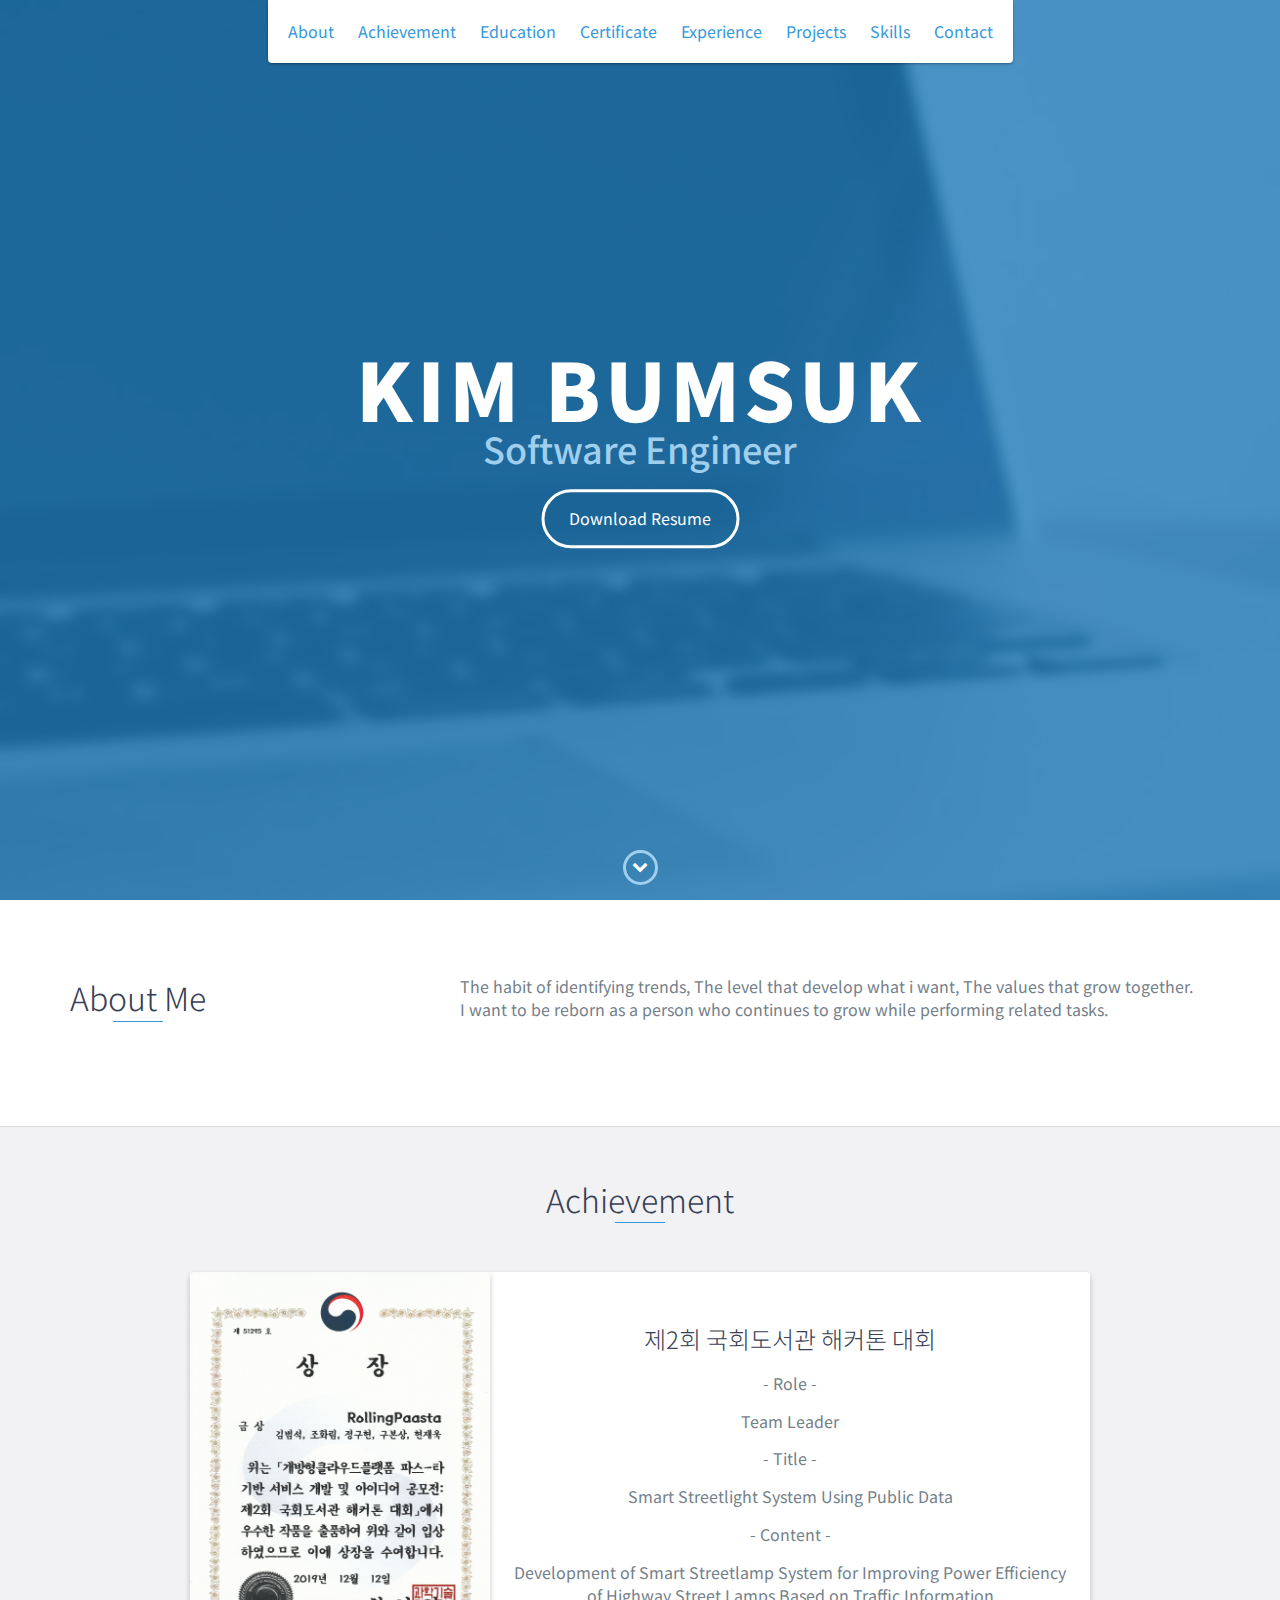
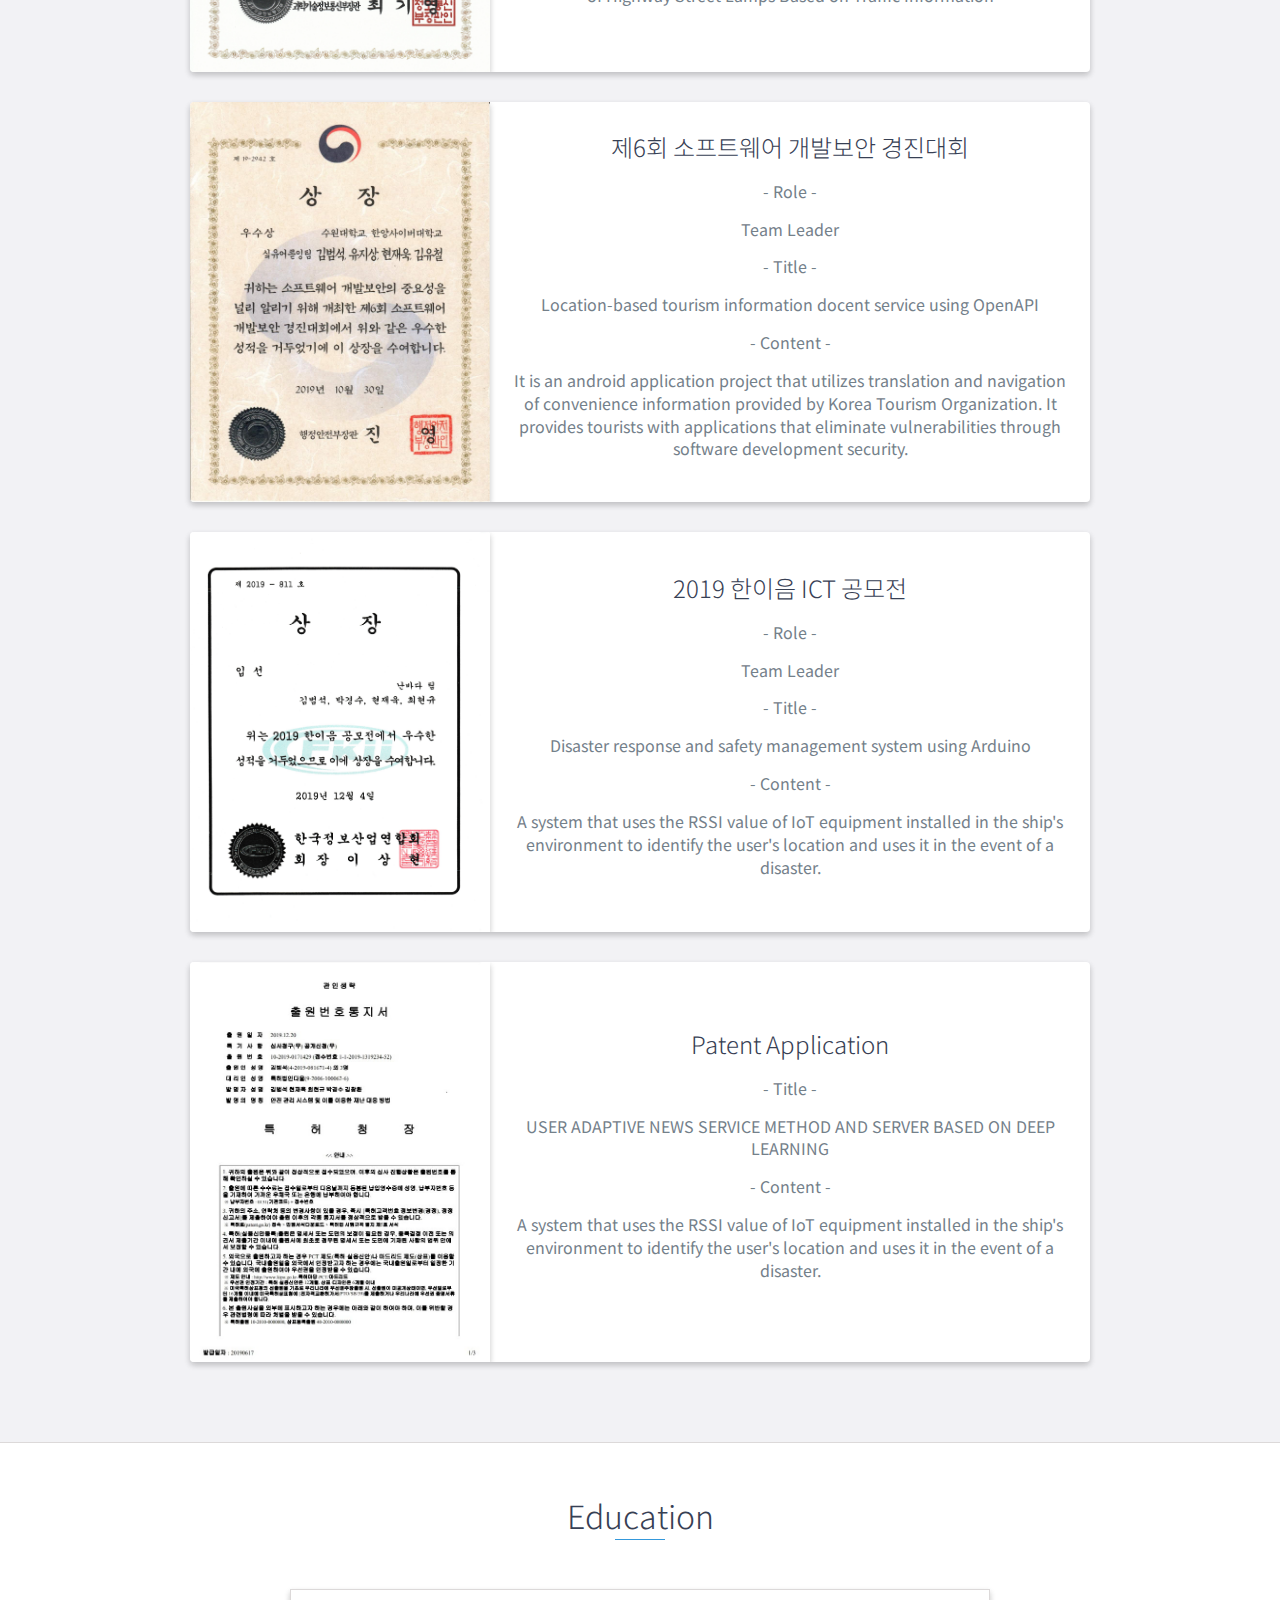
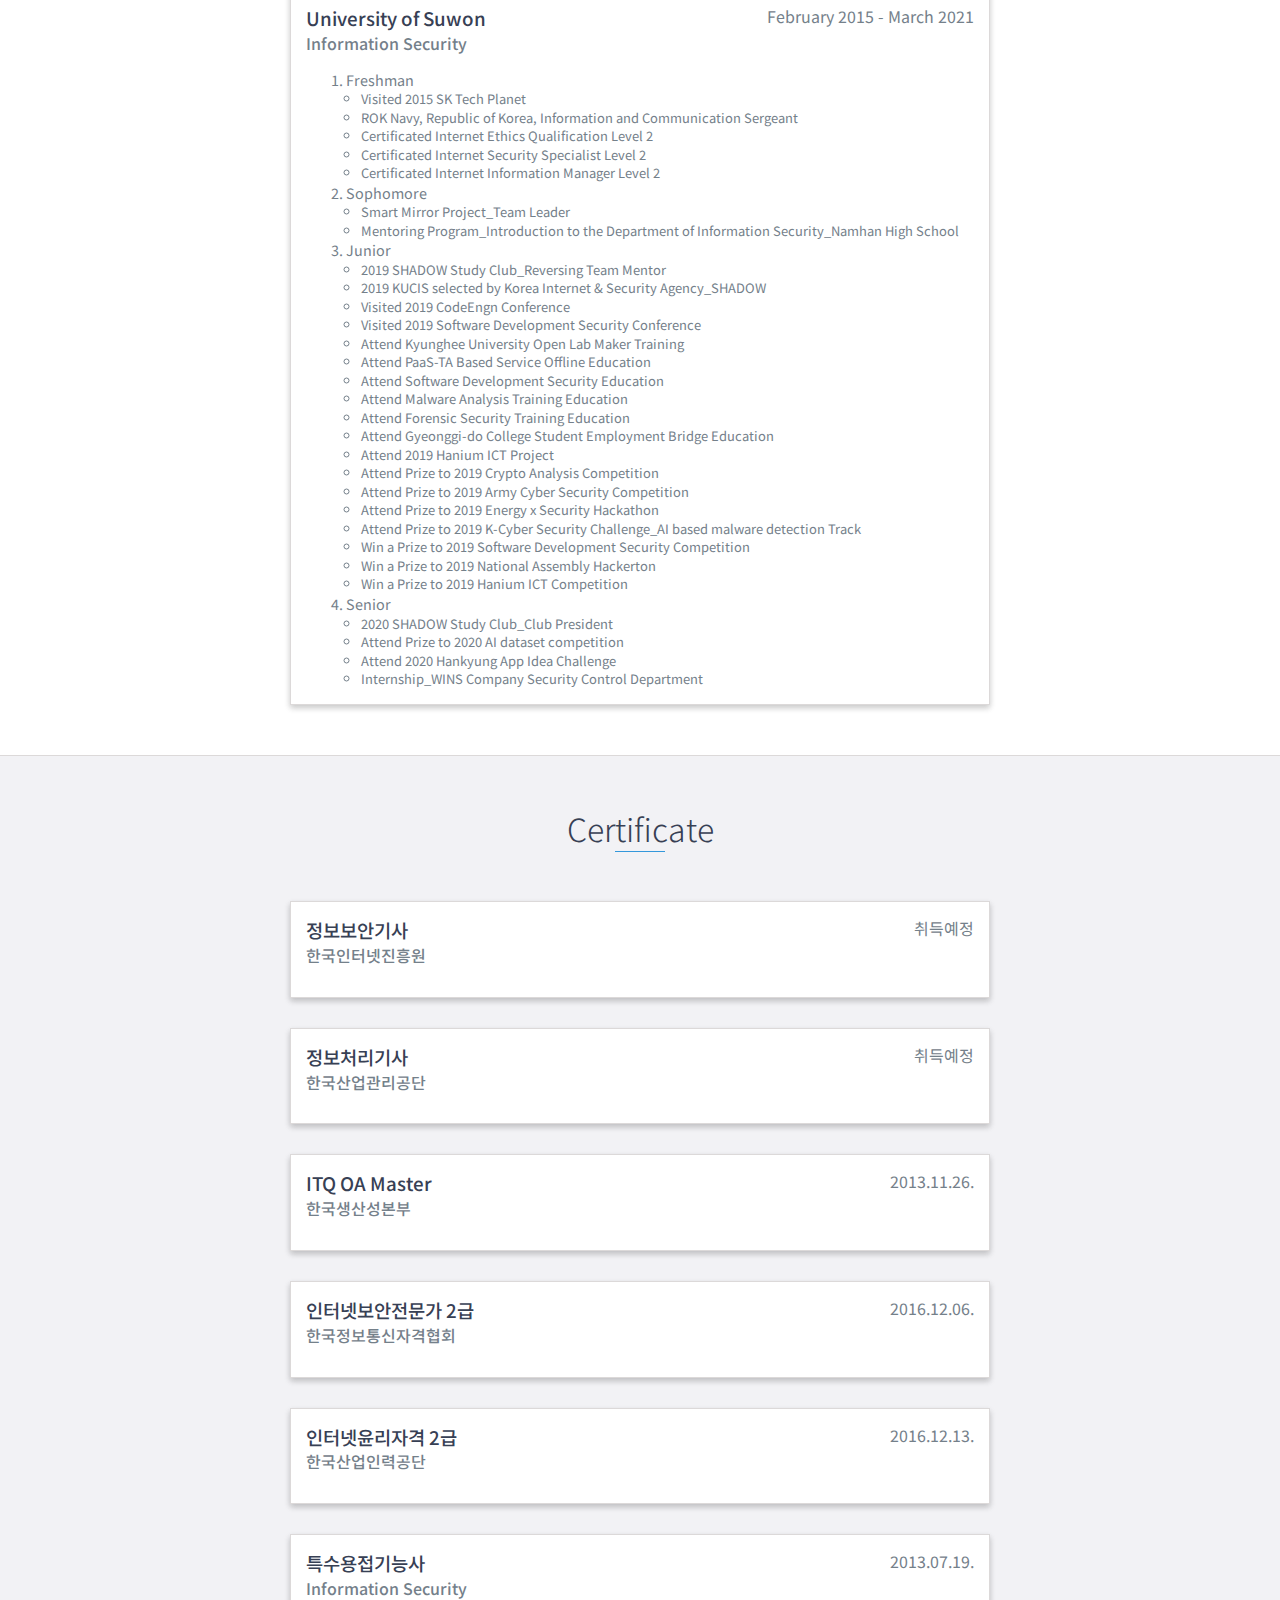
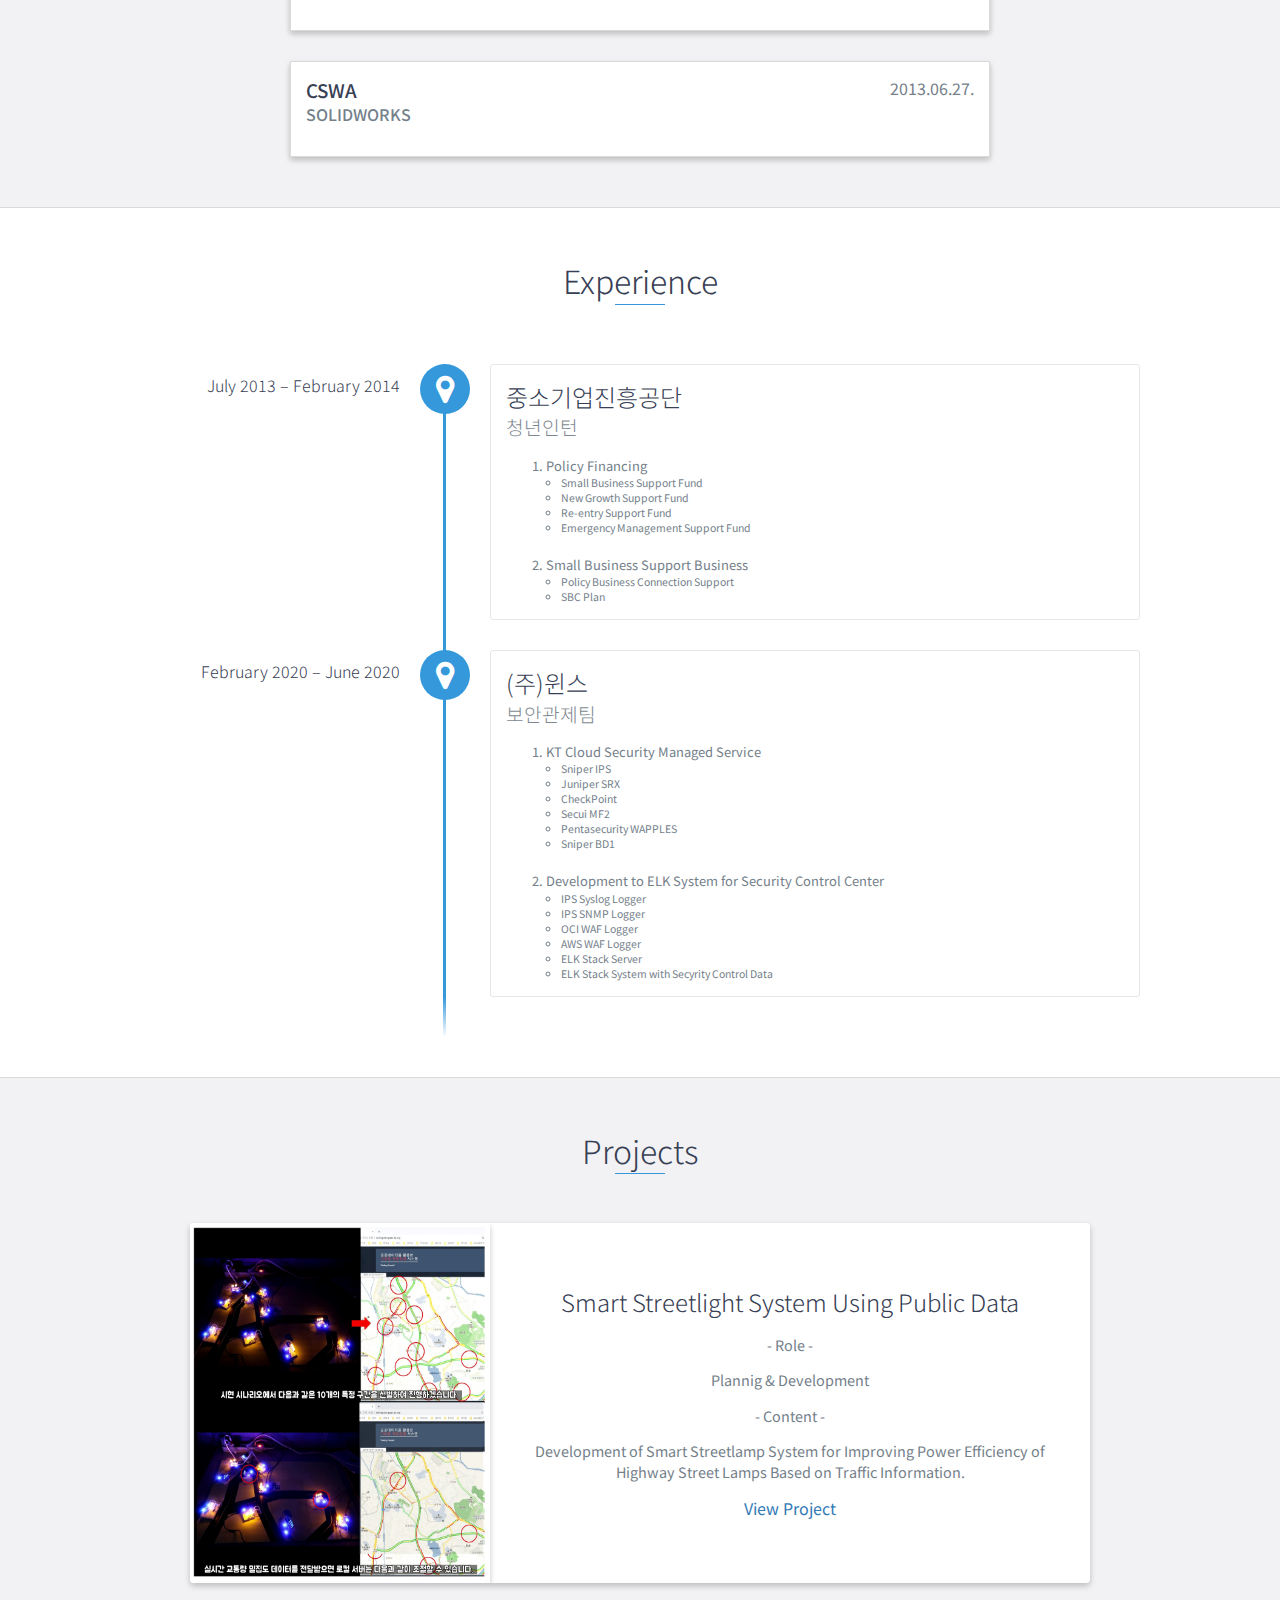
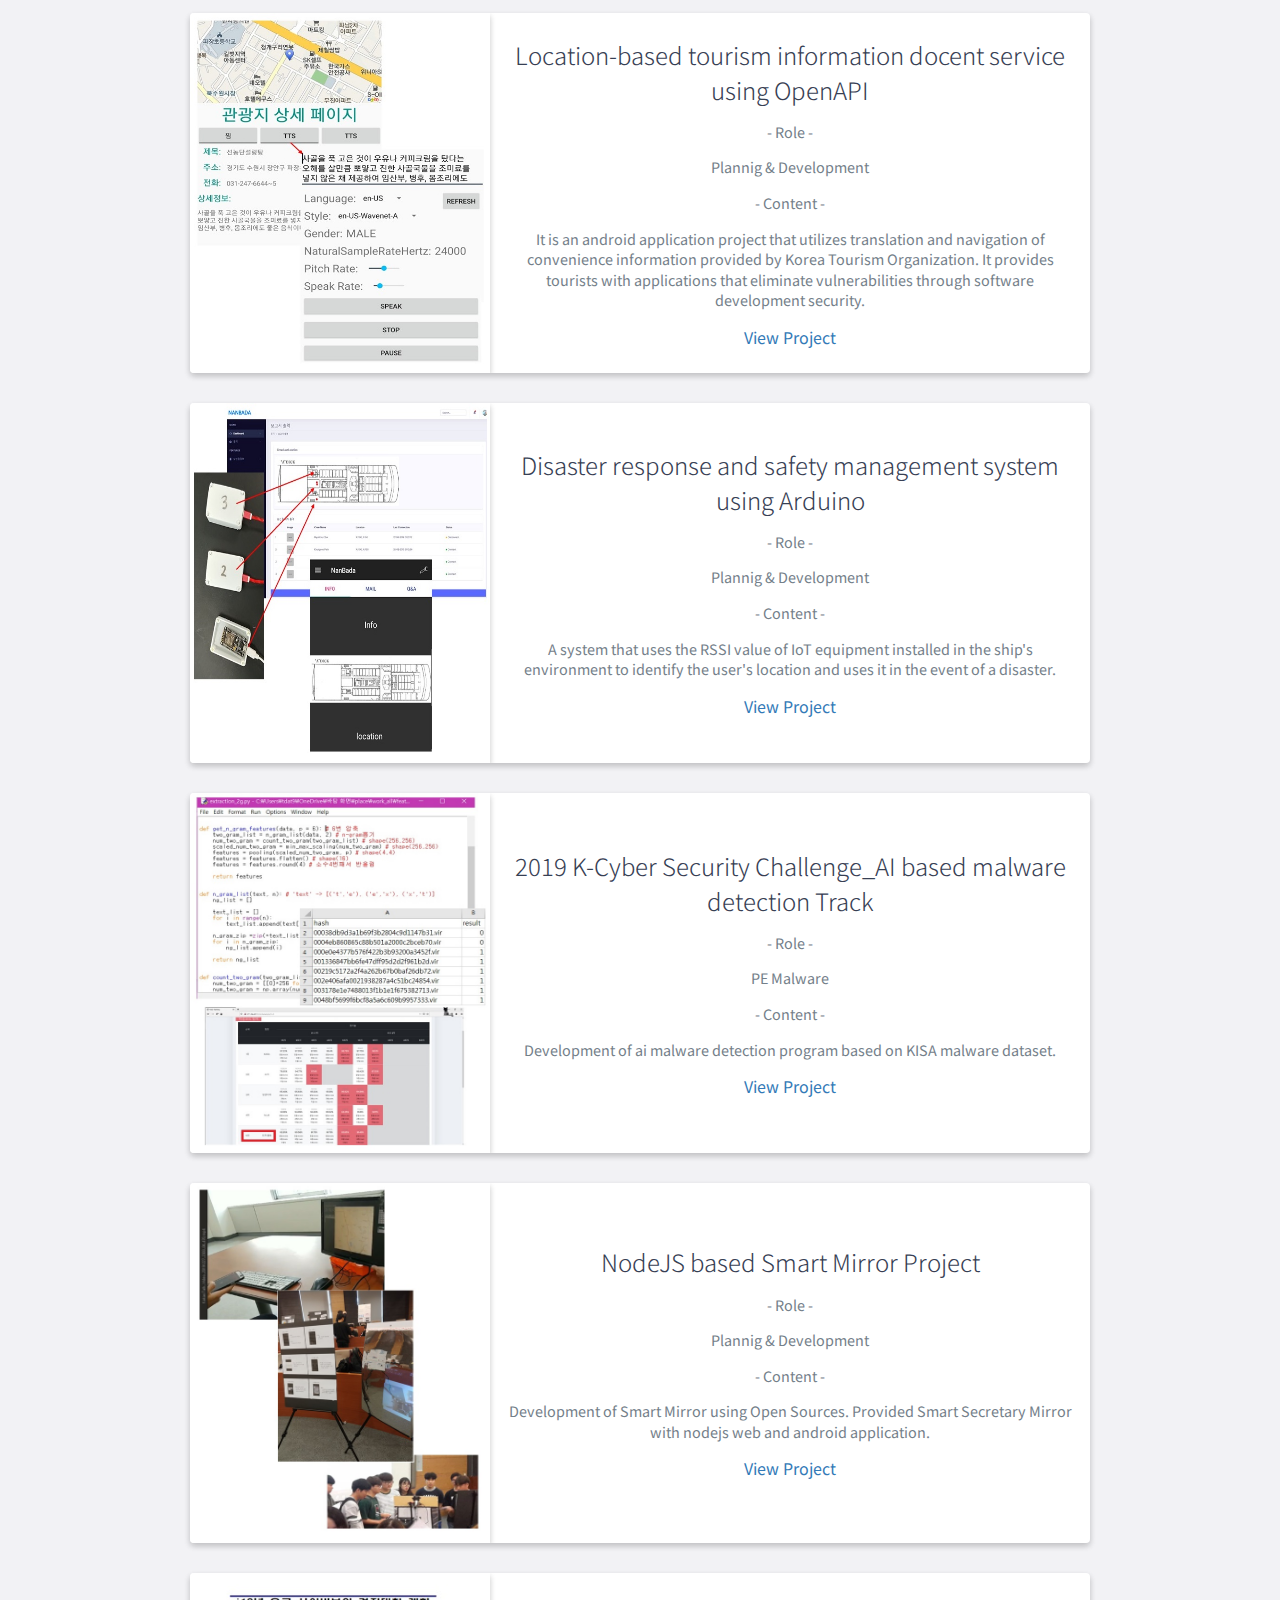
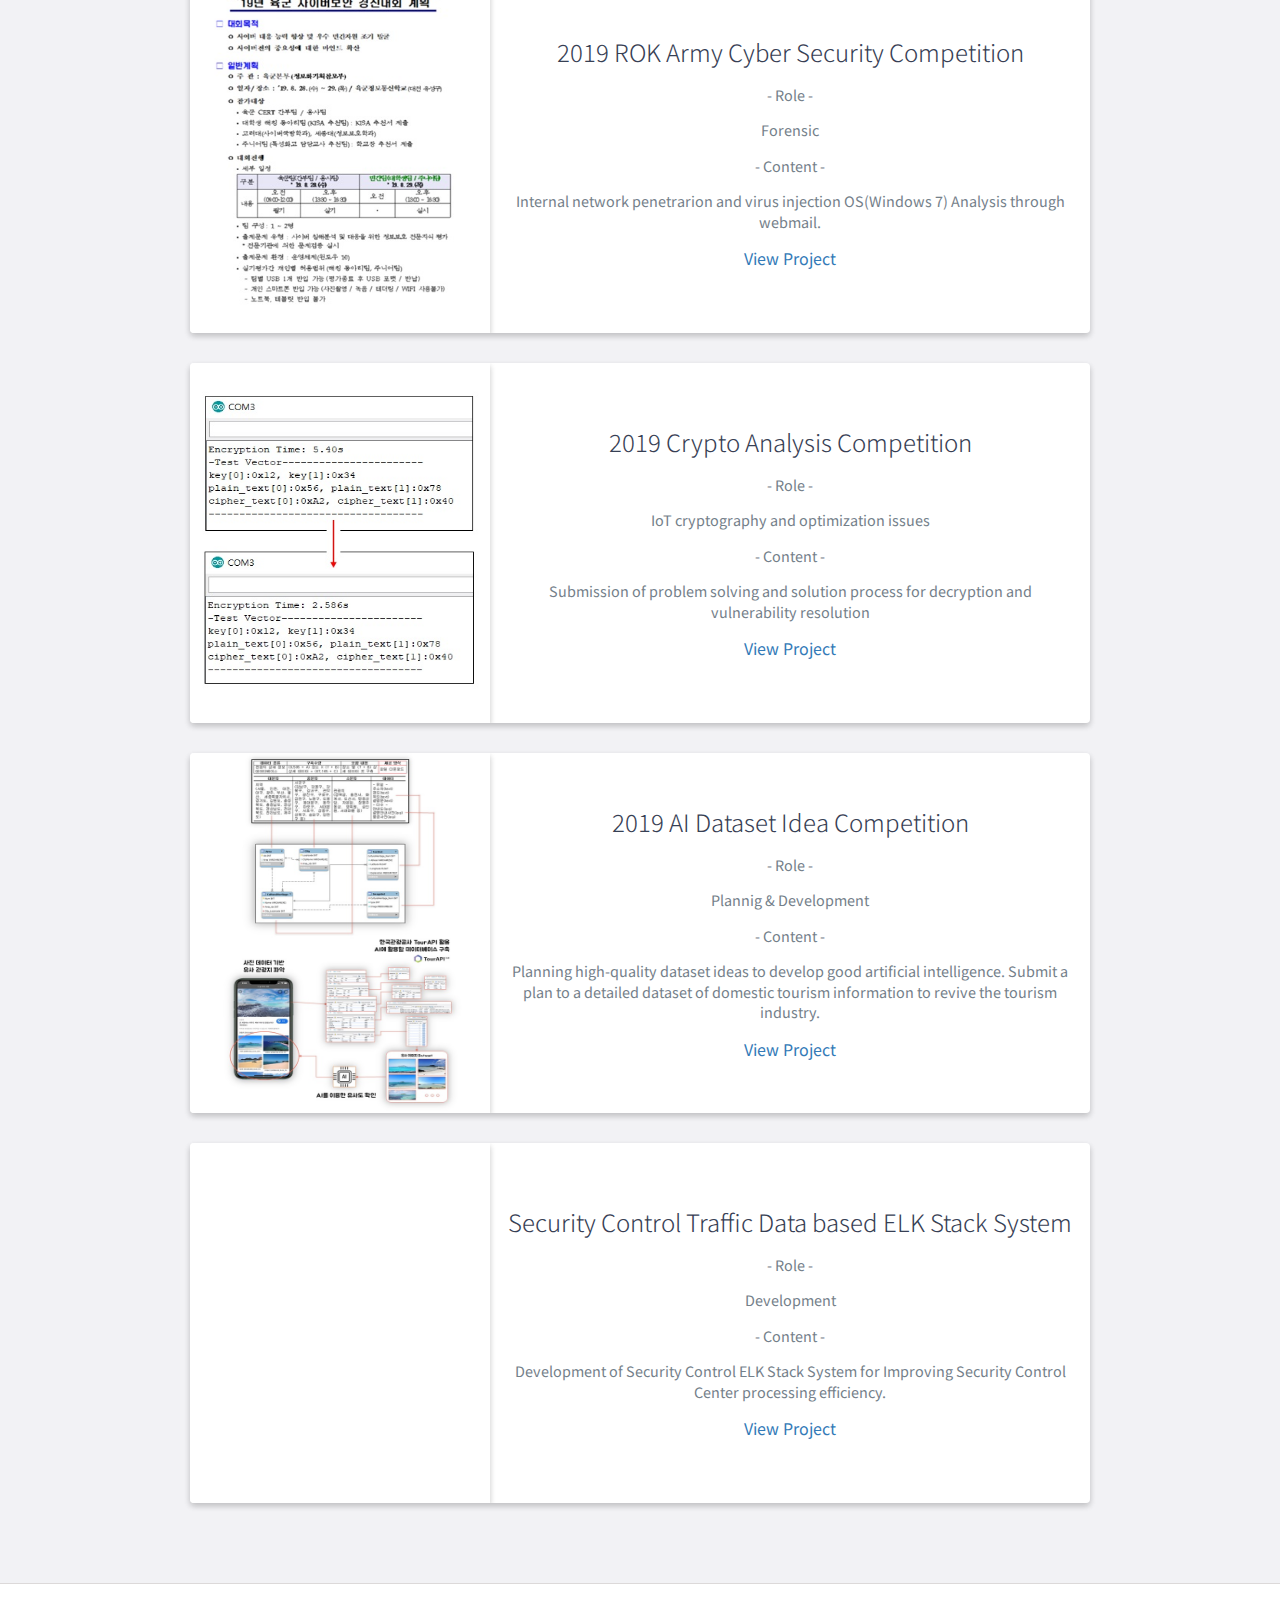
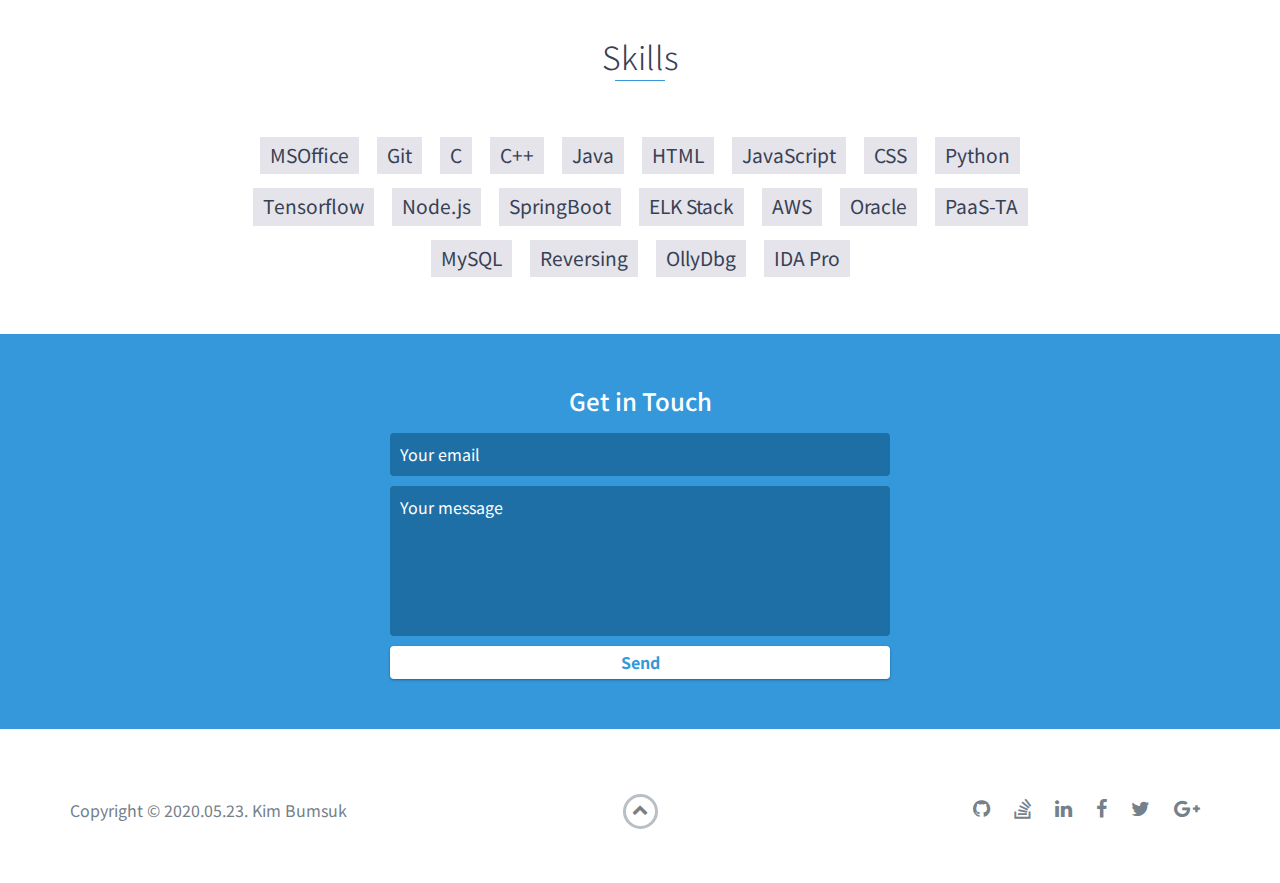
==== commit ccab1cb6: "20.5.23" ====
--- a/index.html
+++ b/index.html
@@ -363,6 +363,7 @@
                             <li>Emergency Management Support Fund</li>
                         </ul>
                     </li>
+                    <br>
                     <li>
                         Small Business Support Business
                         <ul>
@@ -388,6 +389,7 @@
                             <li>Sniper BD1</li>
                         </ul>
                     </li>
+                    <br>
                     <li>
                         Development to ELK System for Security Control Center
                         <ul>
--- a/css/styles.css
+++ b/css/styles.css
@@ -344,7 +344,7 @@
 	top:100%;
 	left:303px
 }
-#experience-timeline ul,#experience-timeline ol{
+#experience-timeline ul,#experience-timeline ol,#experience-timeline li{
 	margin:0;
 	color:#74808a;
 	font-size:0.9em
@@ -833,4 +833,9 @@
 		font-size:0.9em;
 		padding:5px 10px
 	}
-}
+	.achievement-image{
+		width: 10px;
+		height: 20px;
+	    float:left
+	}
+}
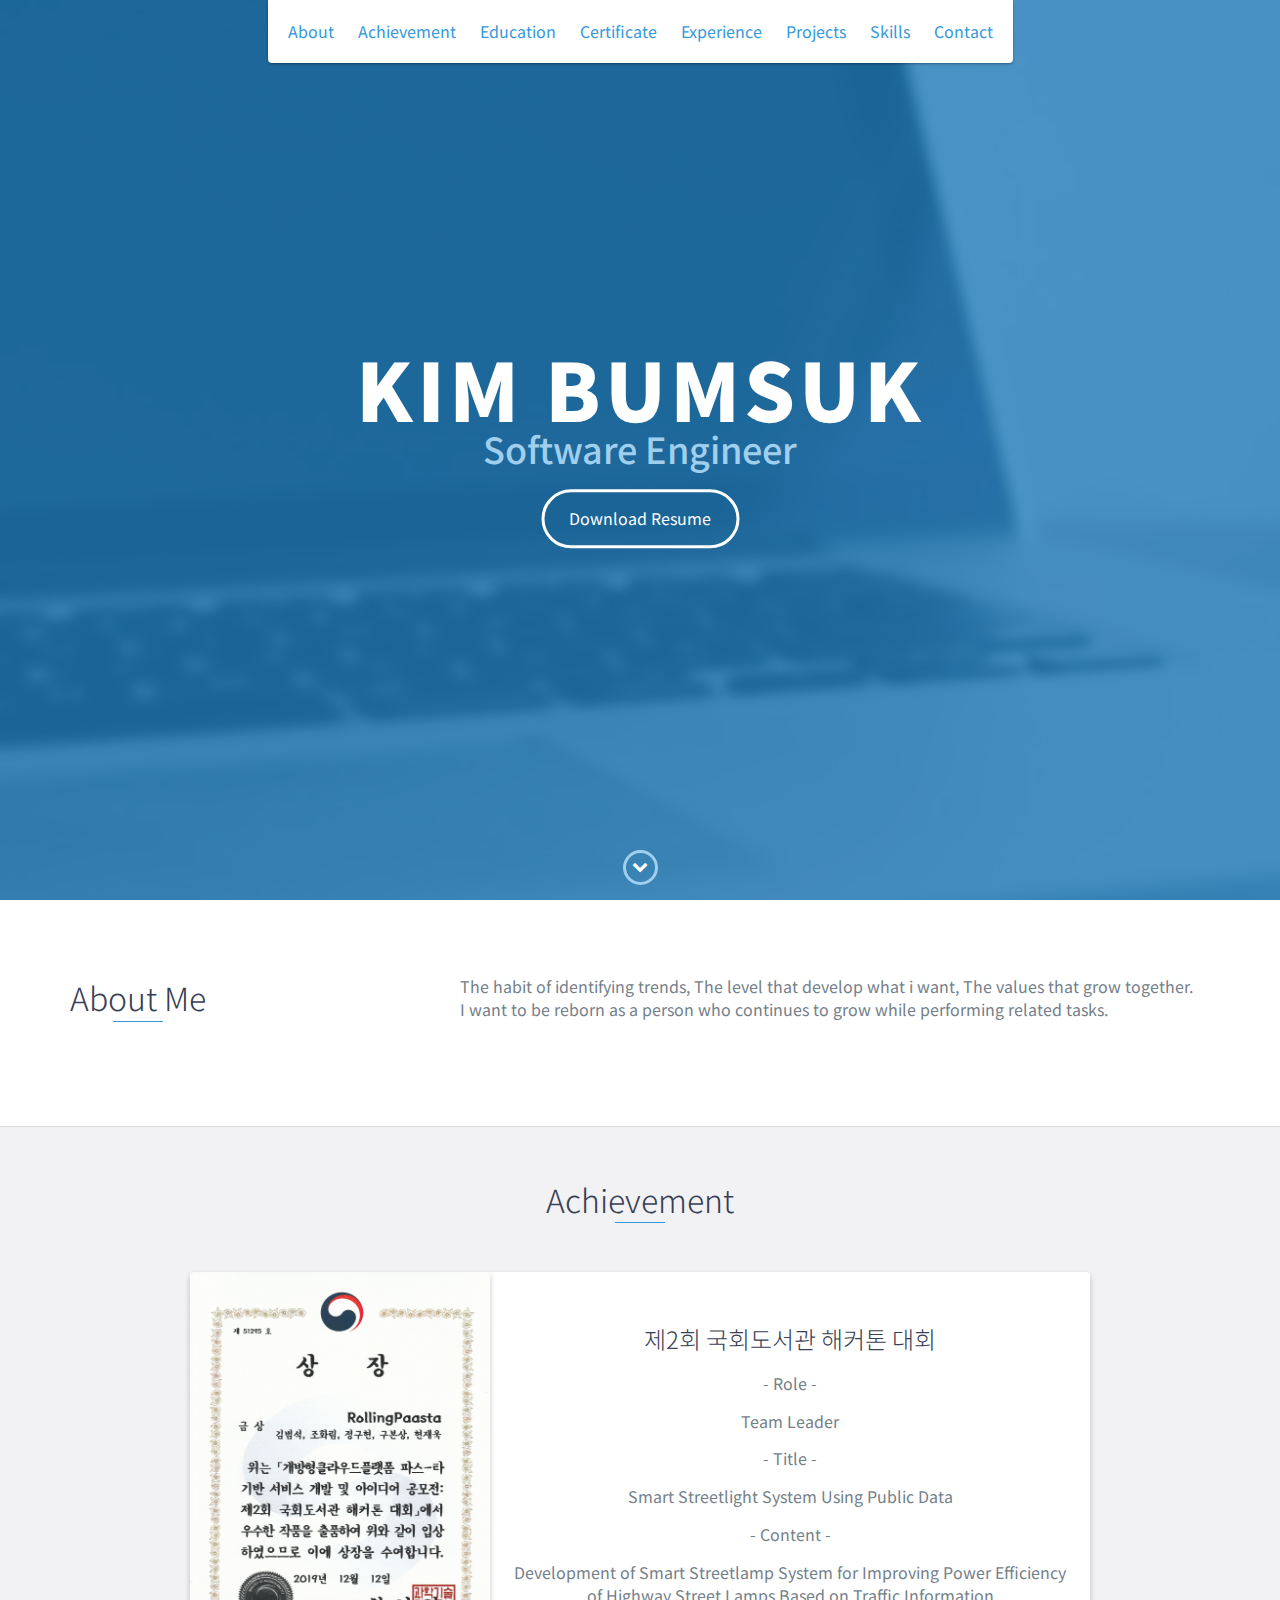
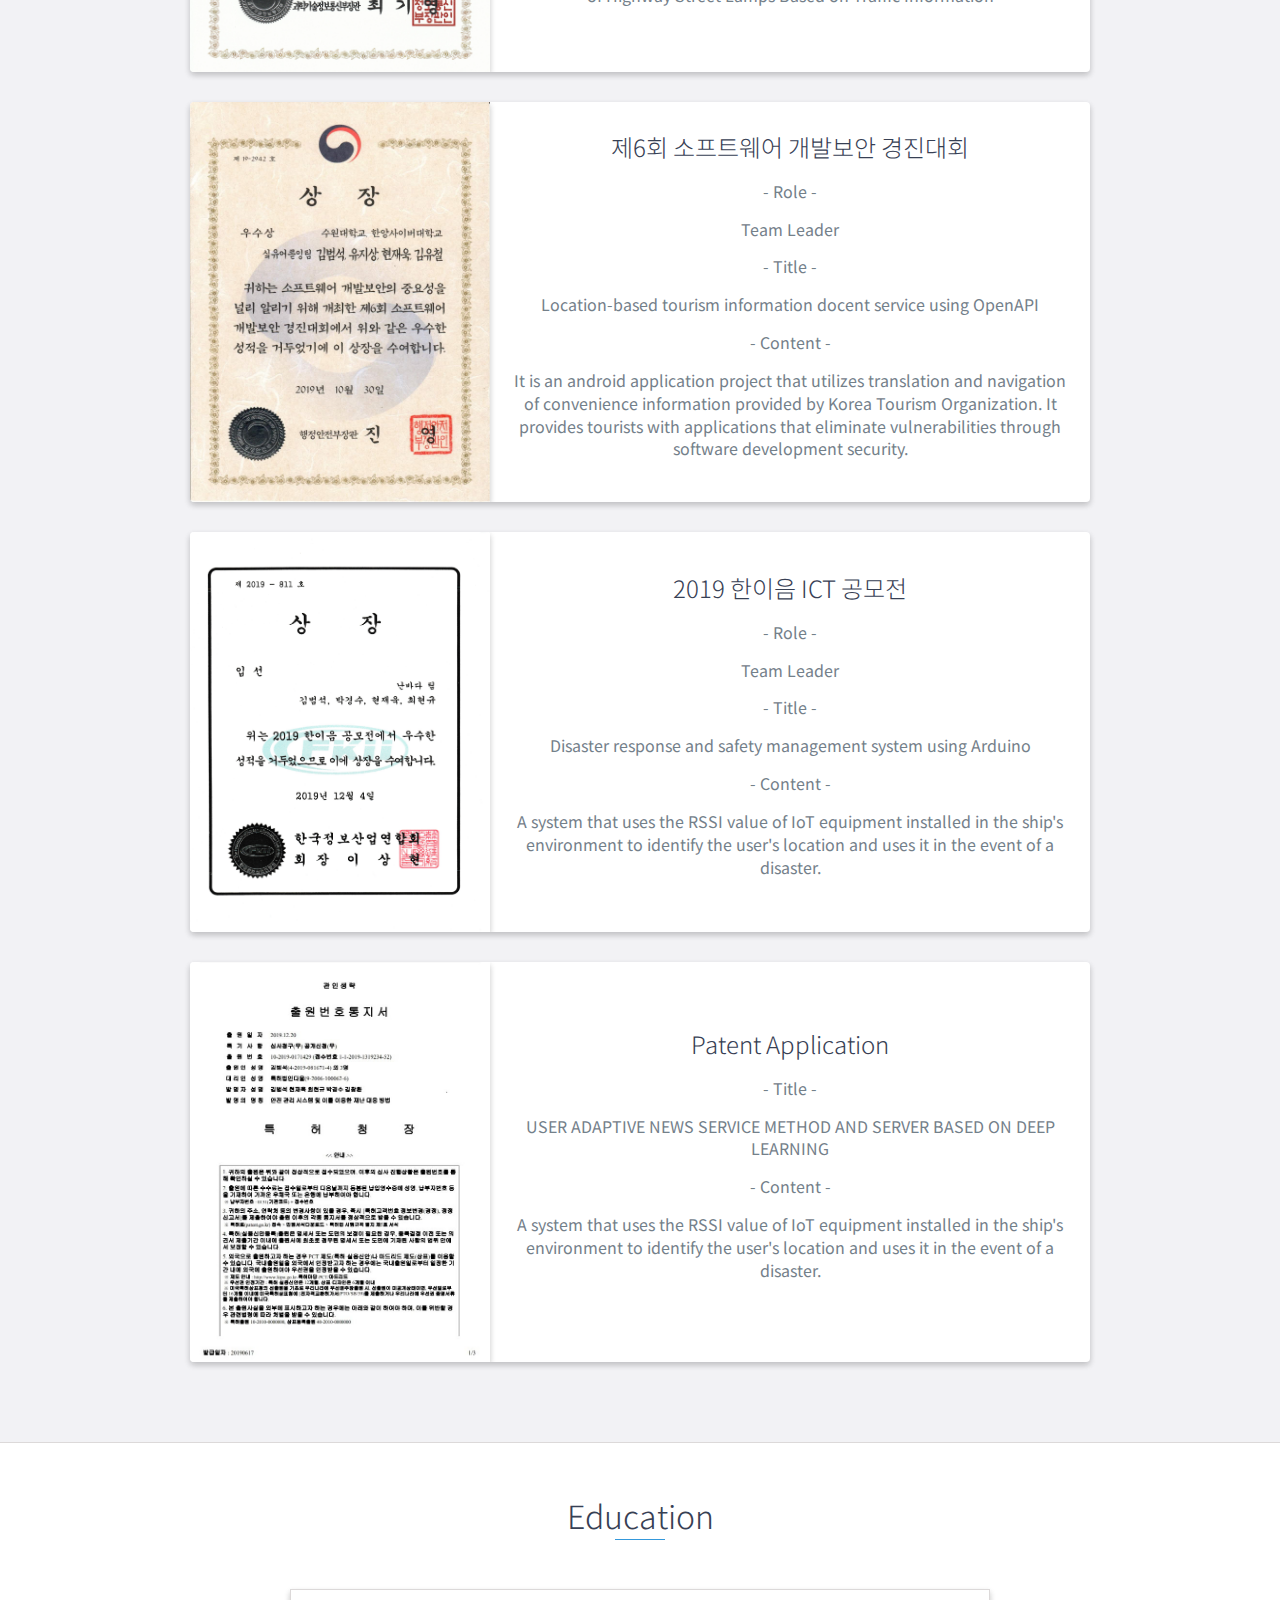
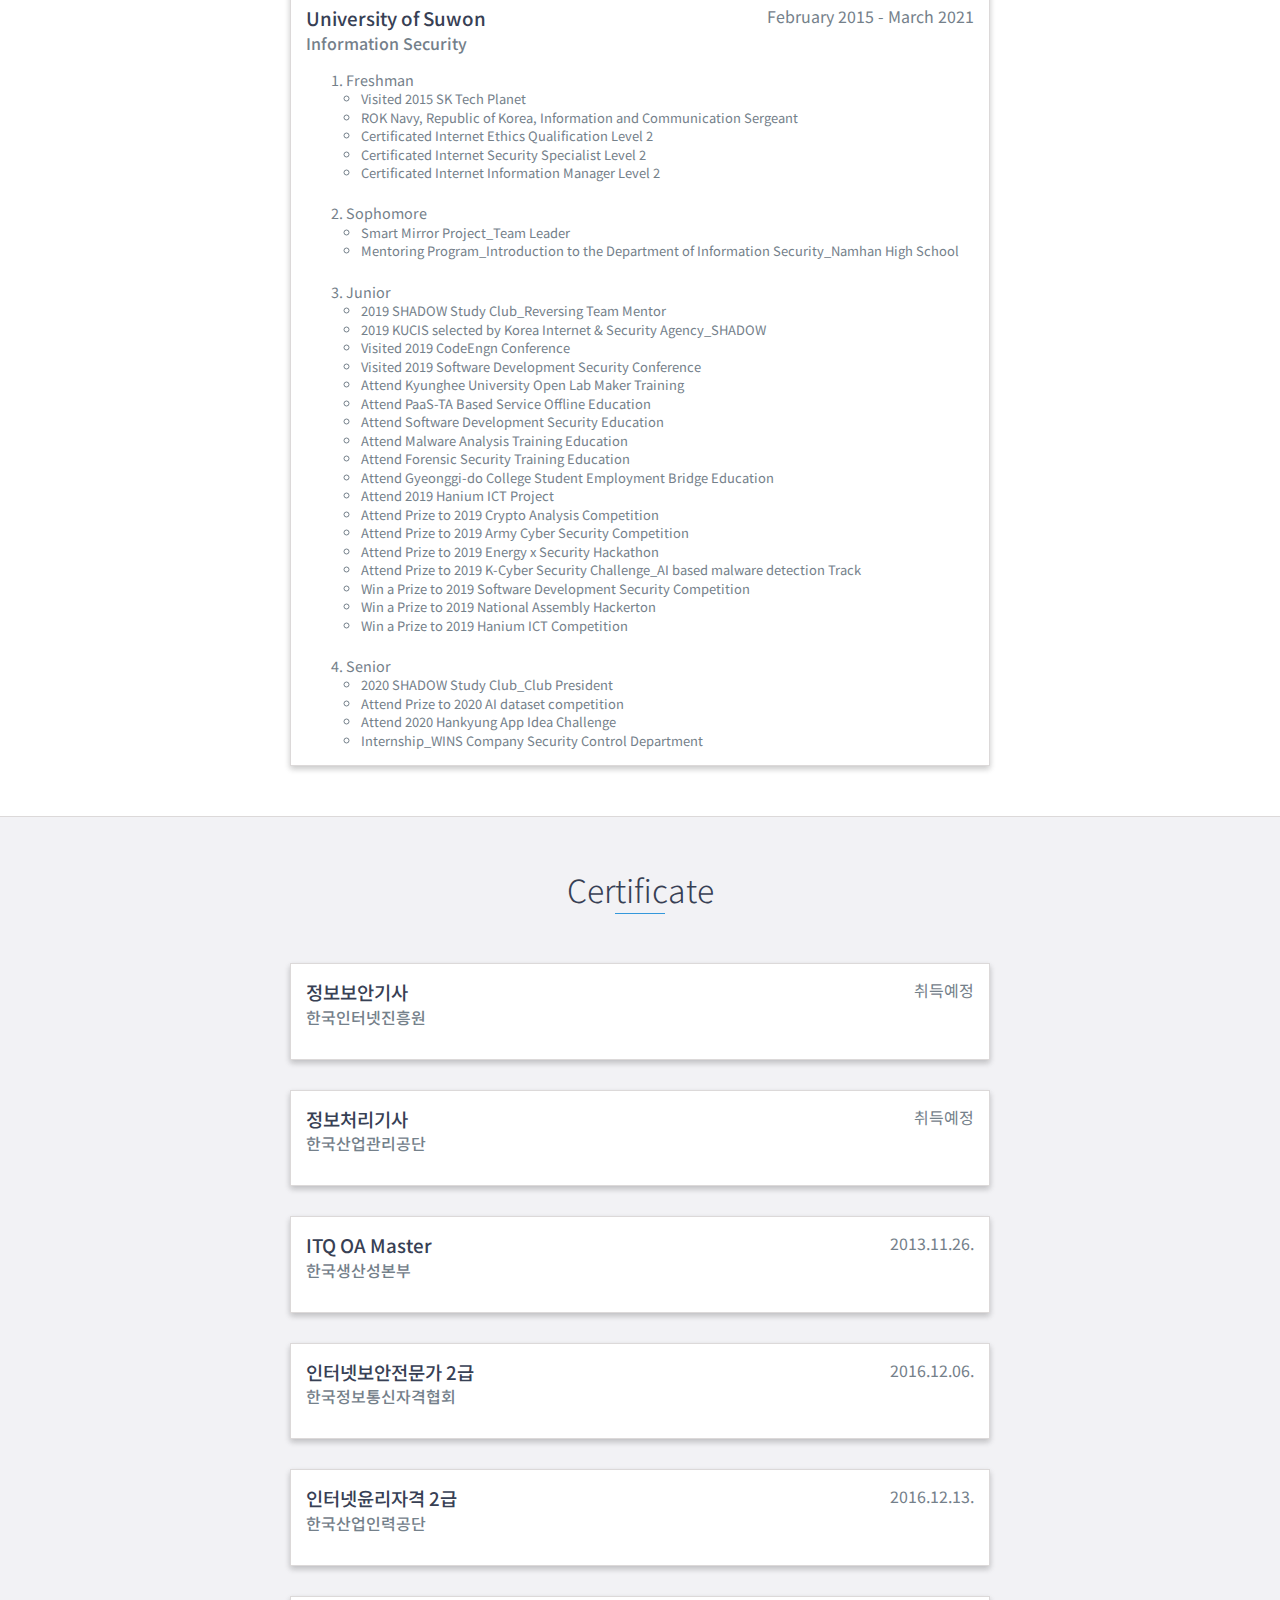
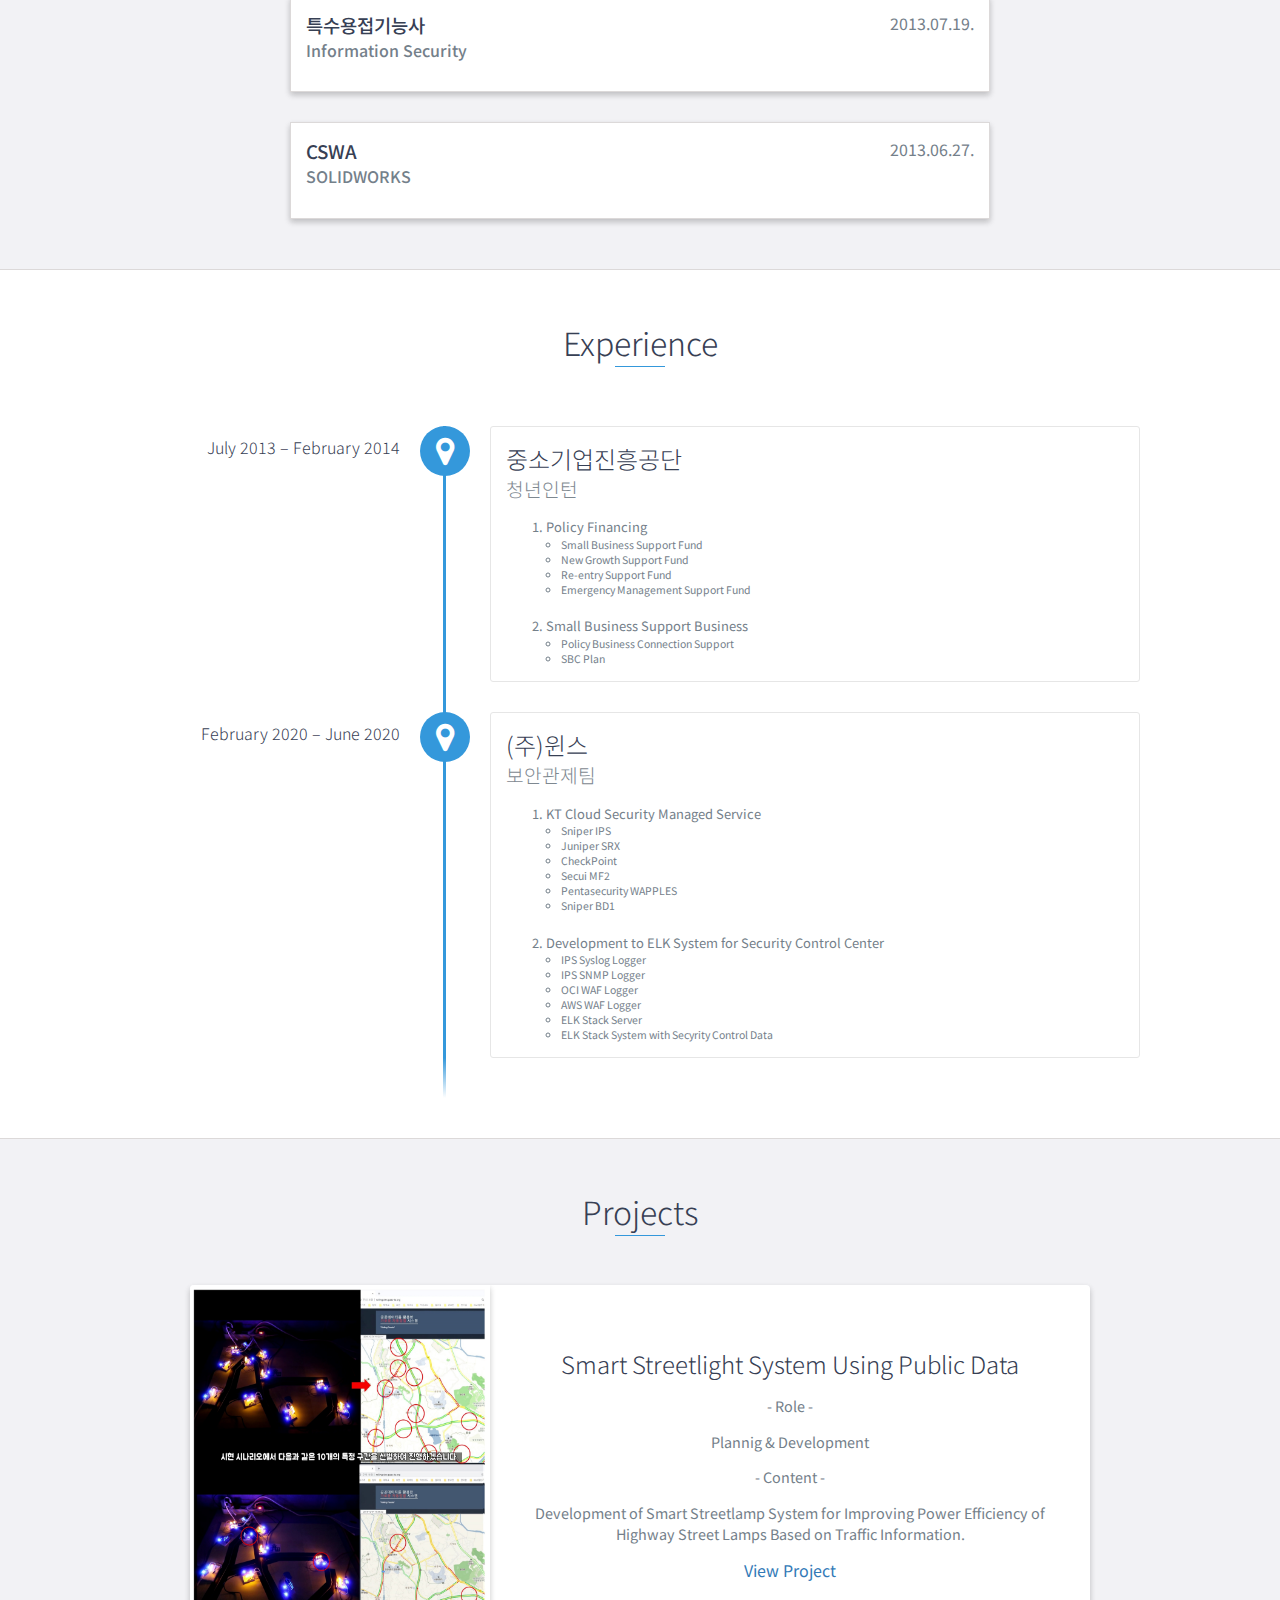
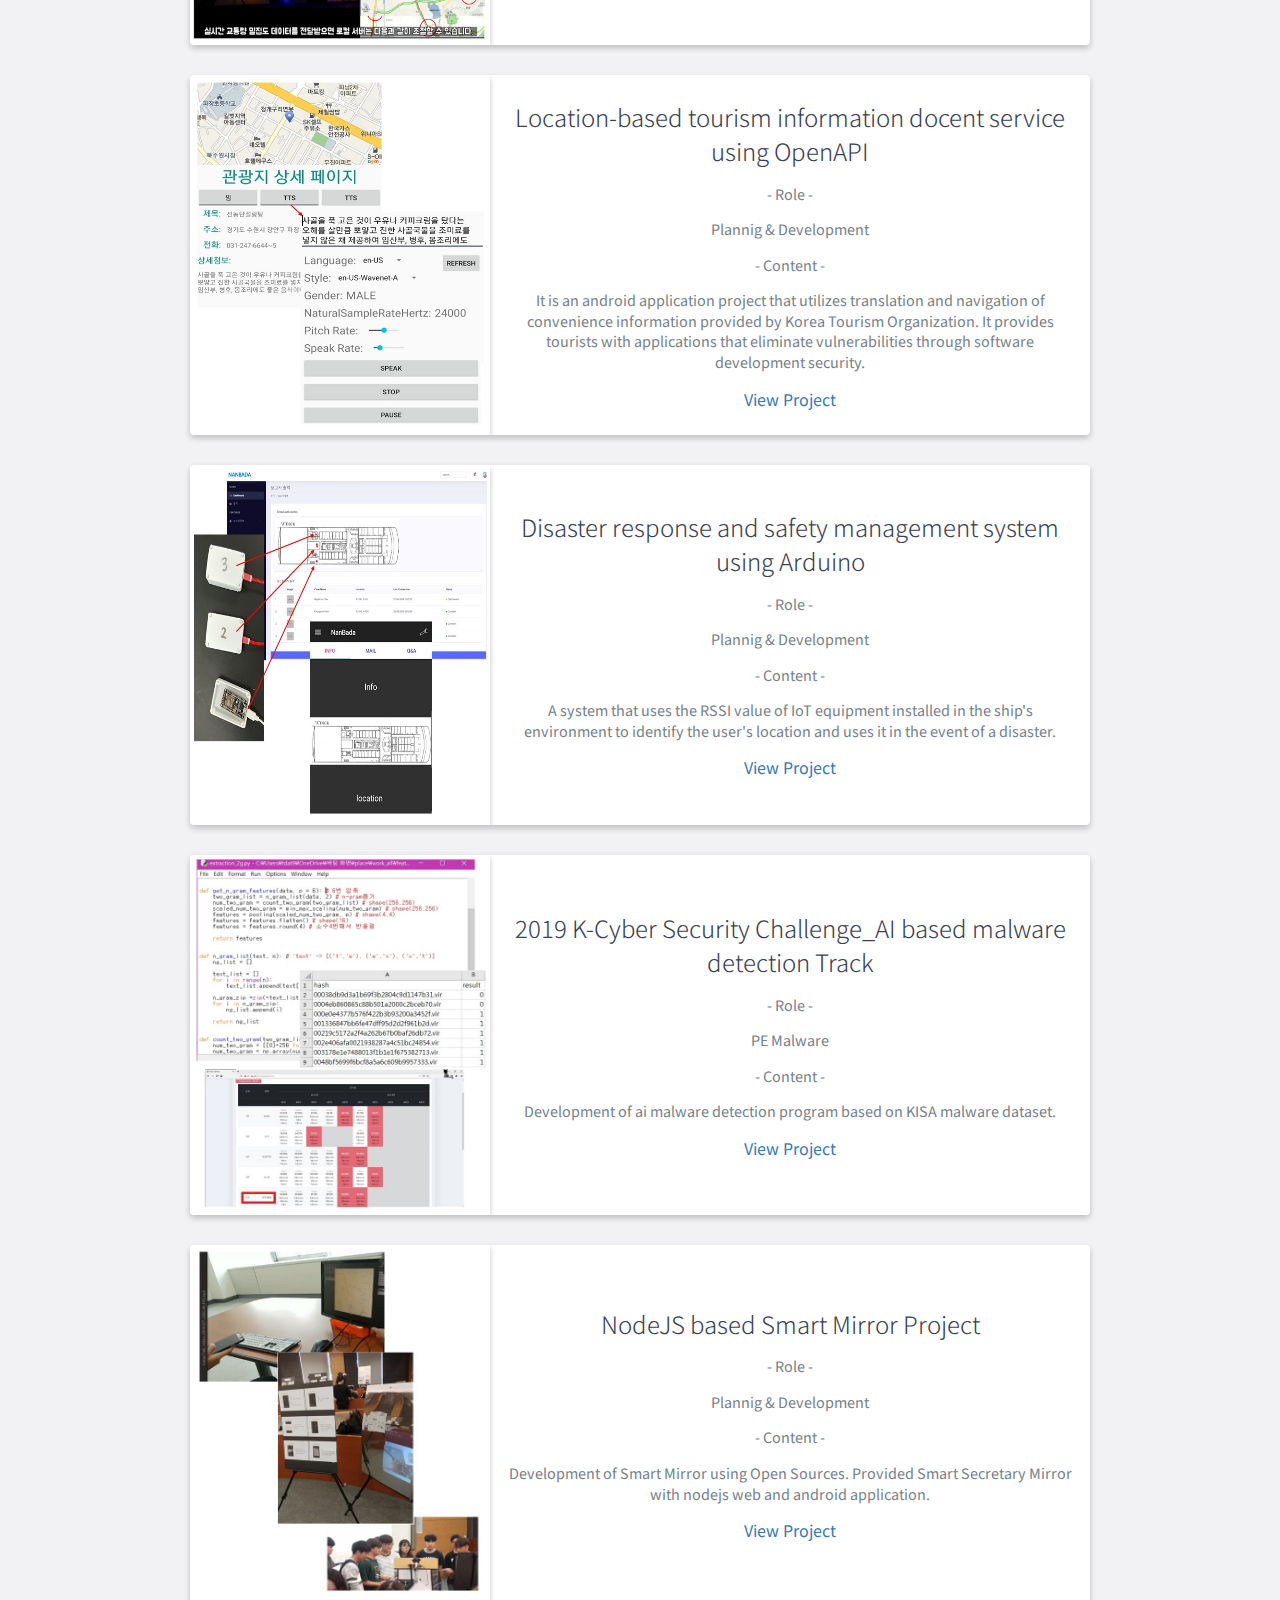
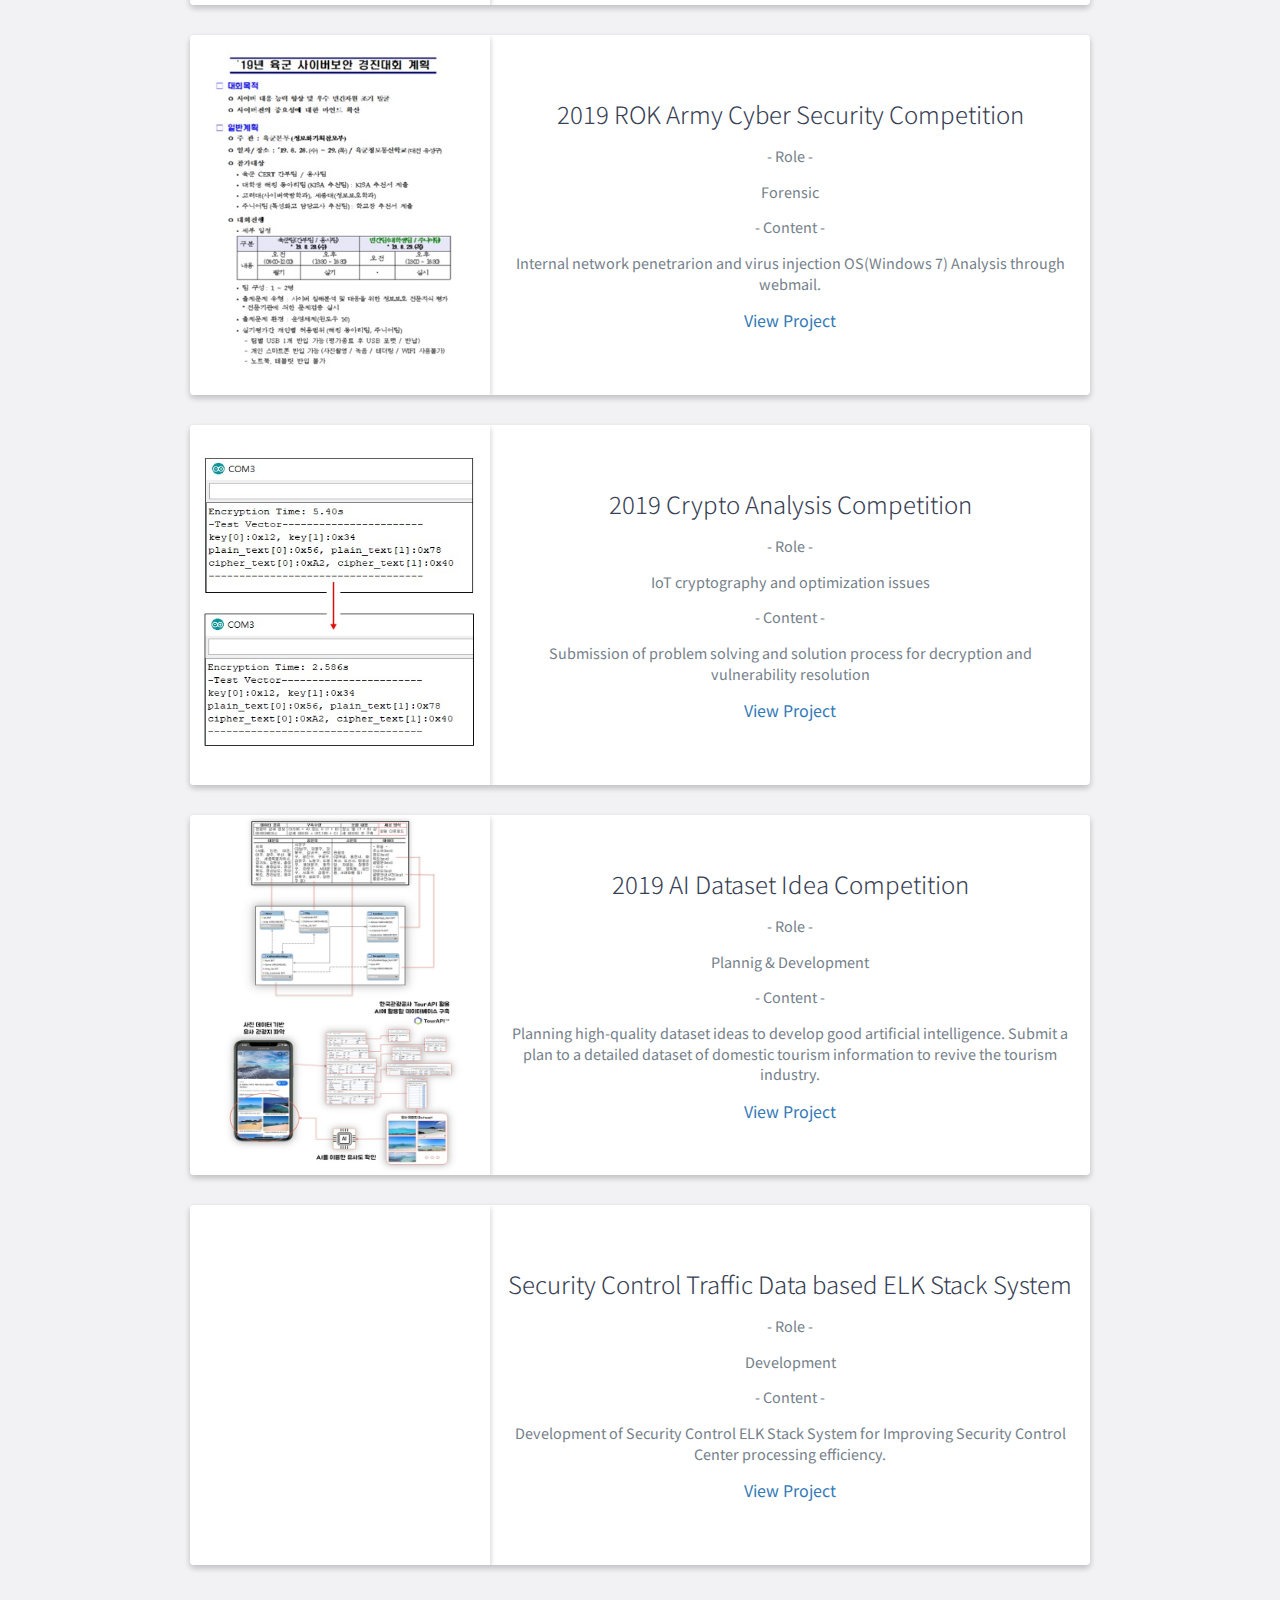
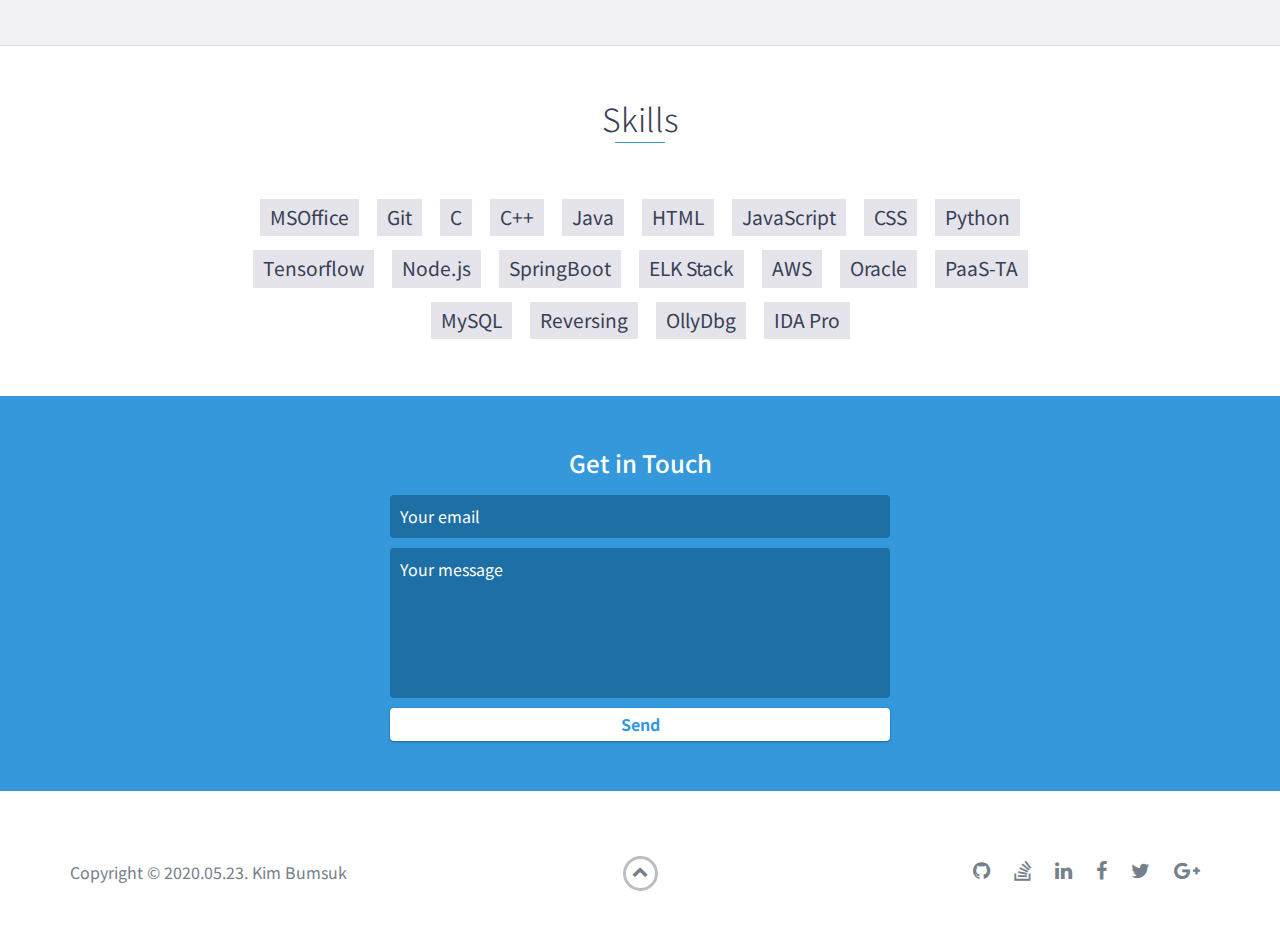
==== commit 9a7df3d0: "20.5.23" ====
--- a/index.html
+++ b/index.html
@@ -206,6 +206,7 @@
                         </li>
                     </ul>
                 </li>
+                <br>
                 <li>
                     Sophomore
                     <ul>
@@ -217,6 +218,7 @@
                         </li>
                     </ul>
                 </li>
+                <br>
                 <li>
                     Junior
                     <ul>
@@ -276,6 +278,7 @@
                         </li>
                     </ul>
                 </li>
+                <br>
                 <li>
                     Senior
                     <ul>
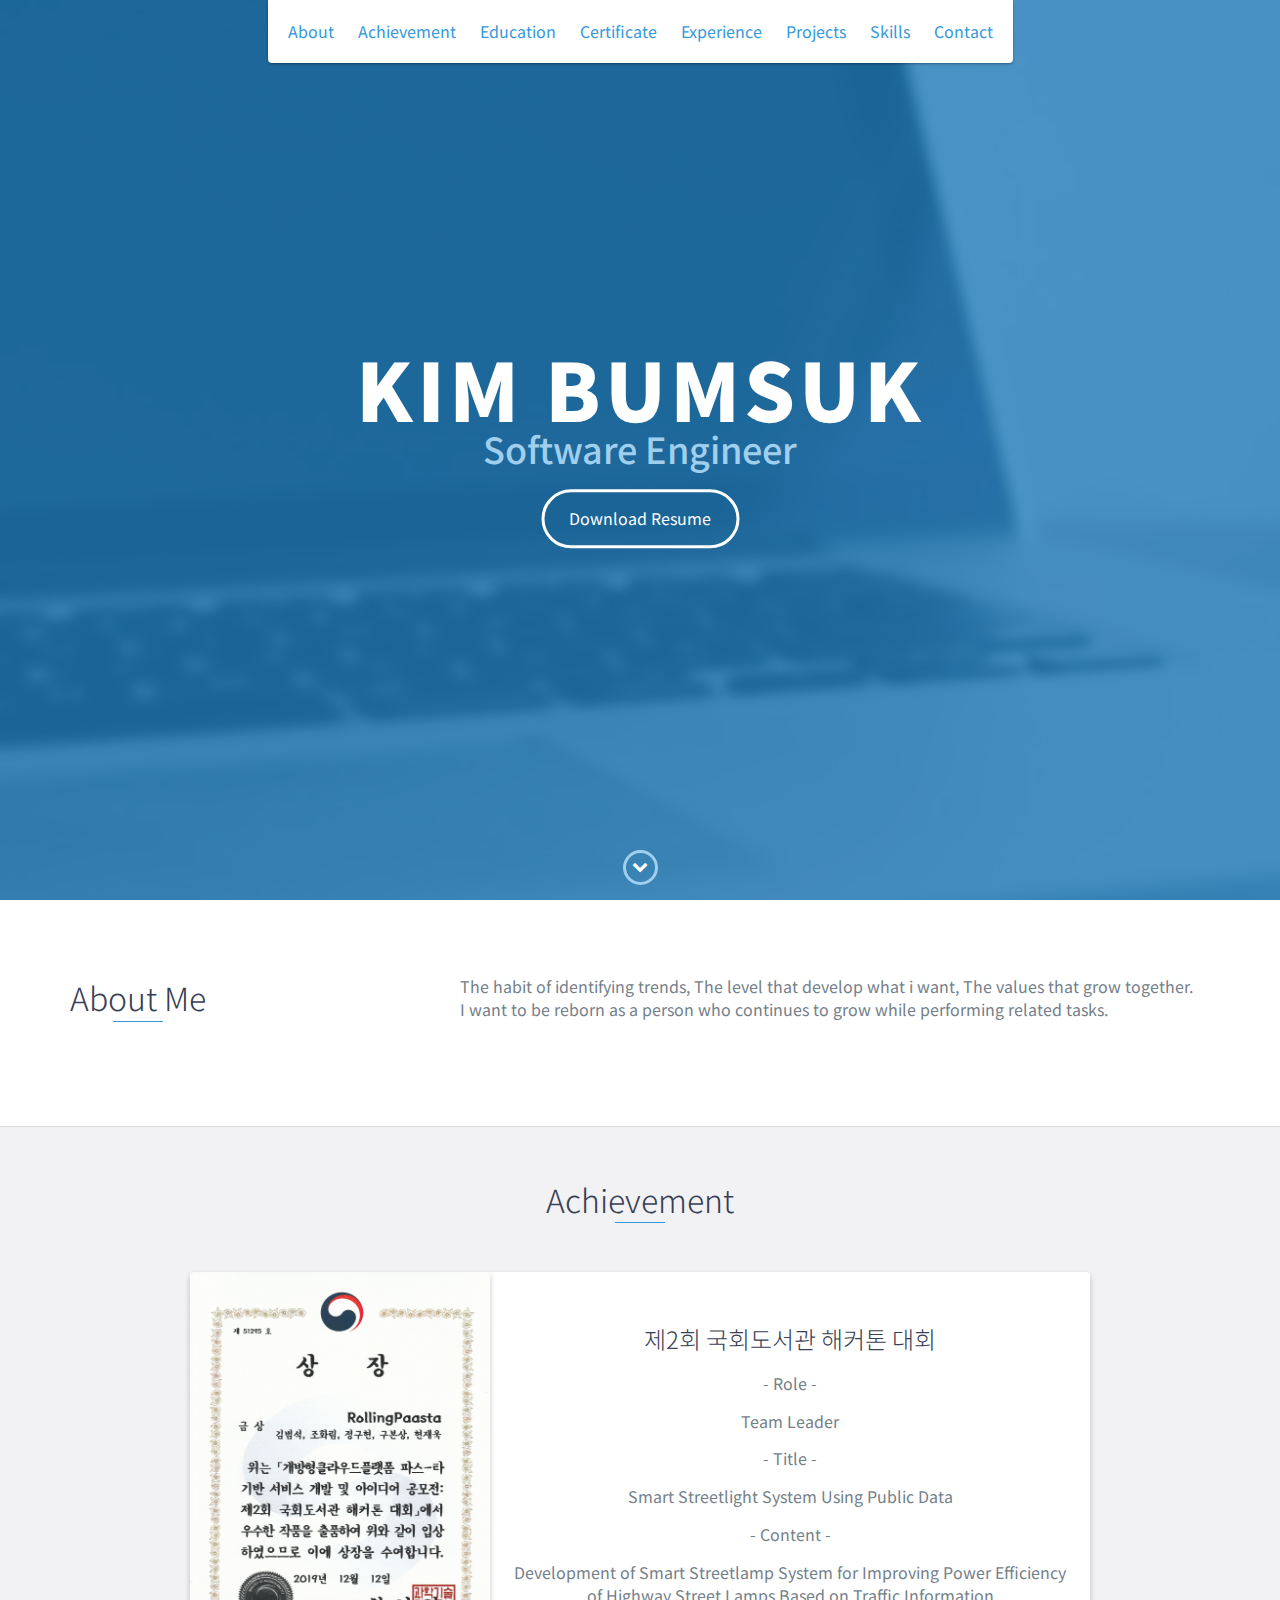
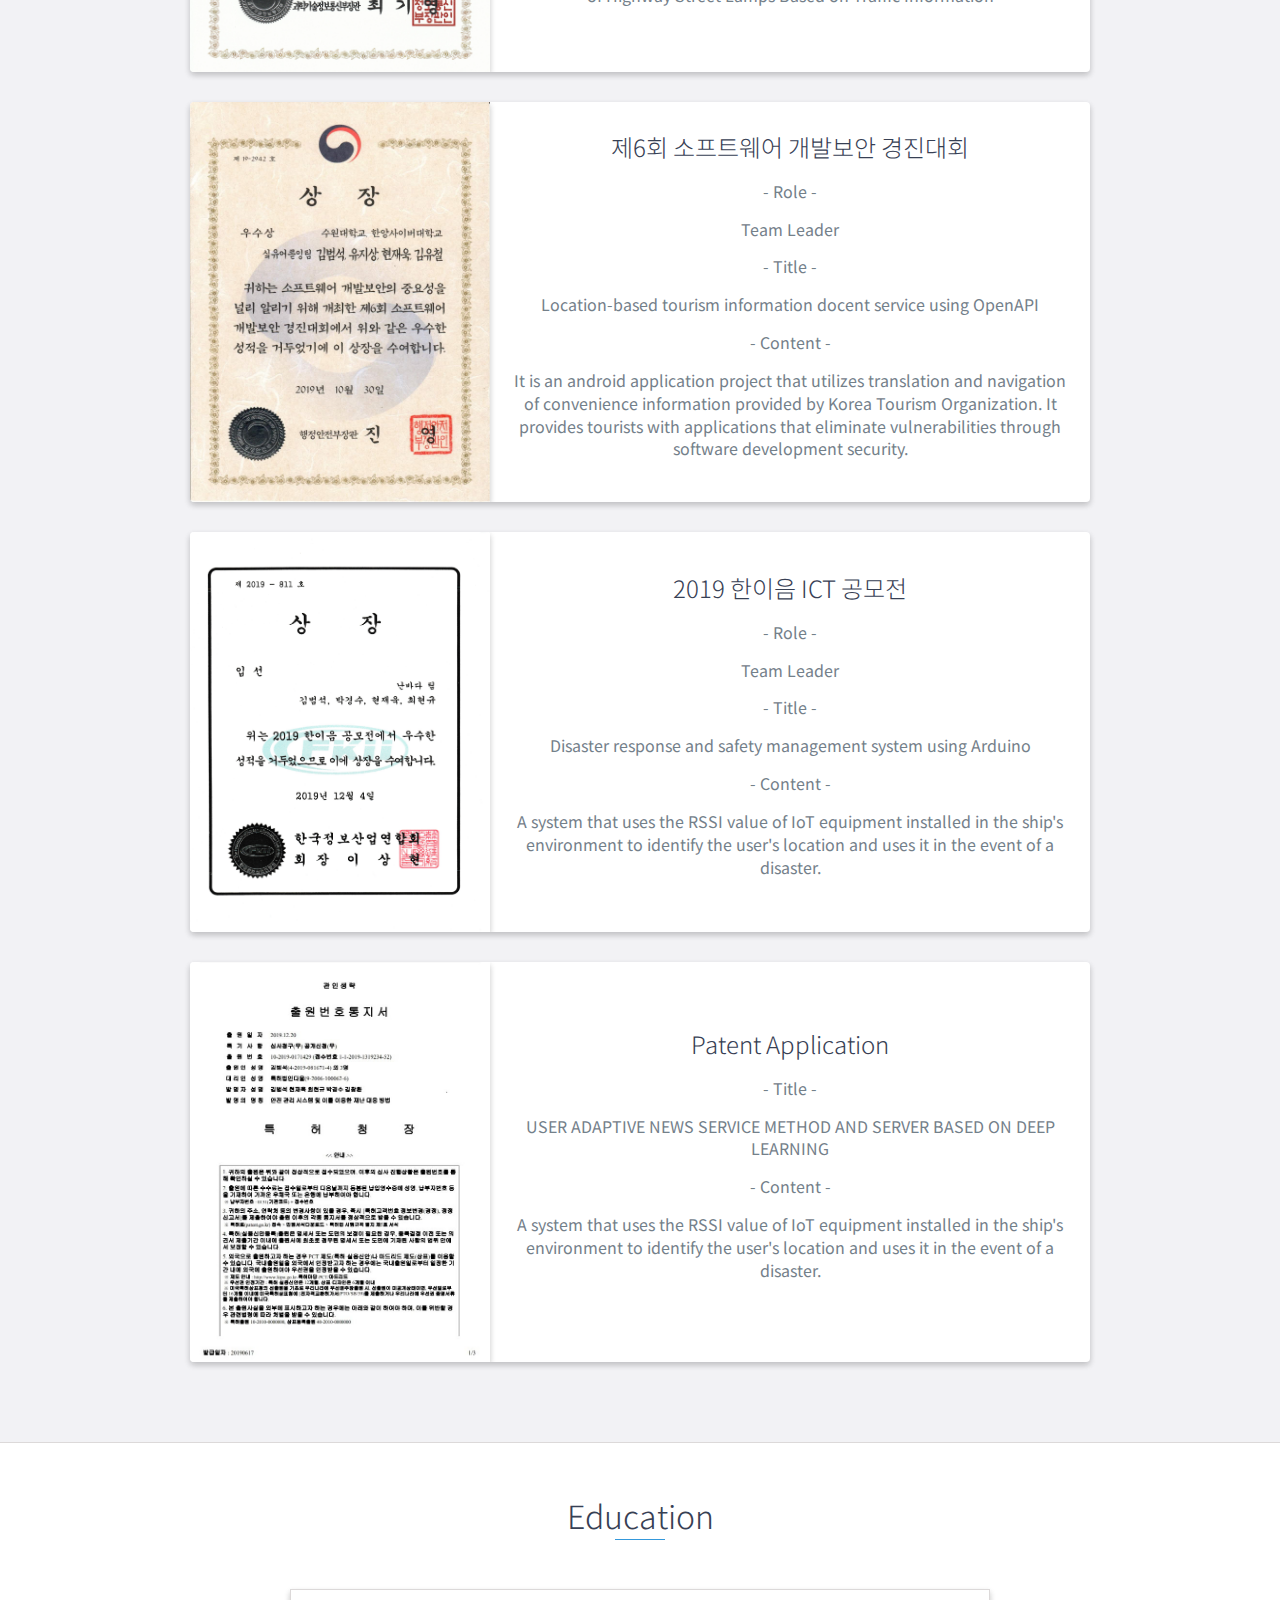
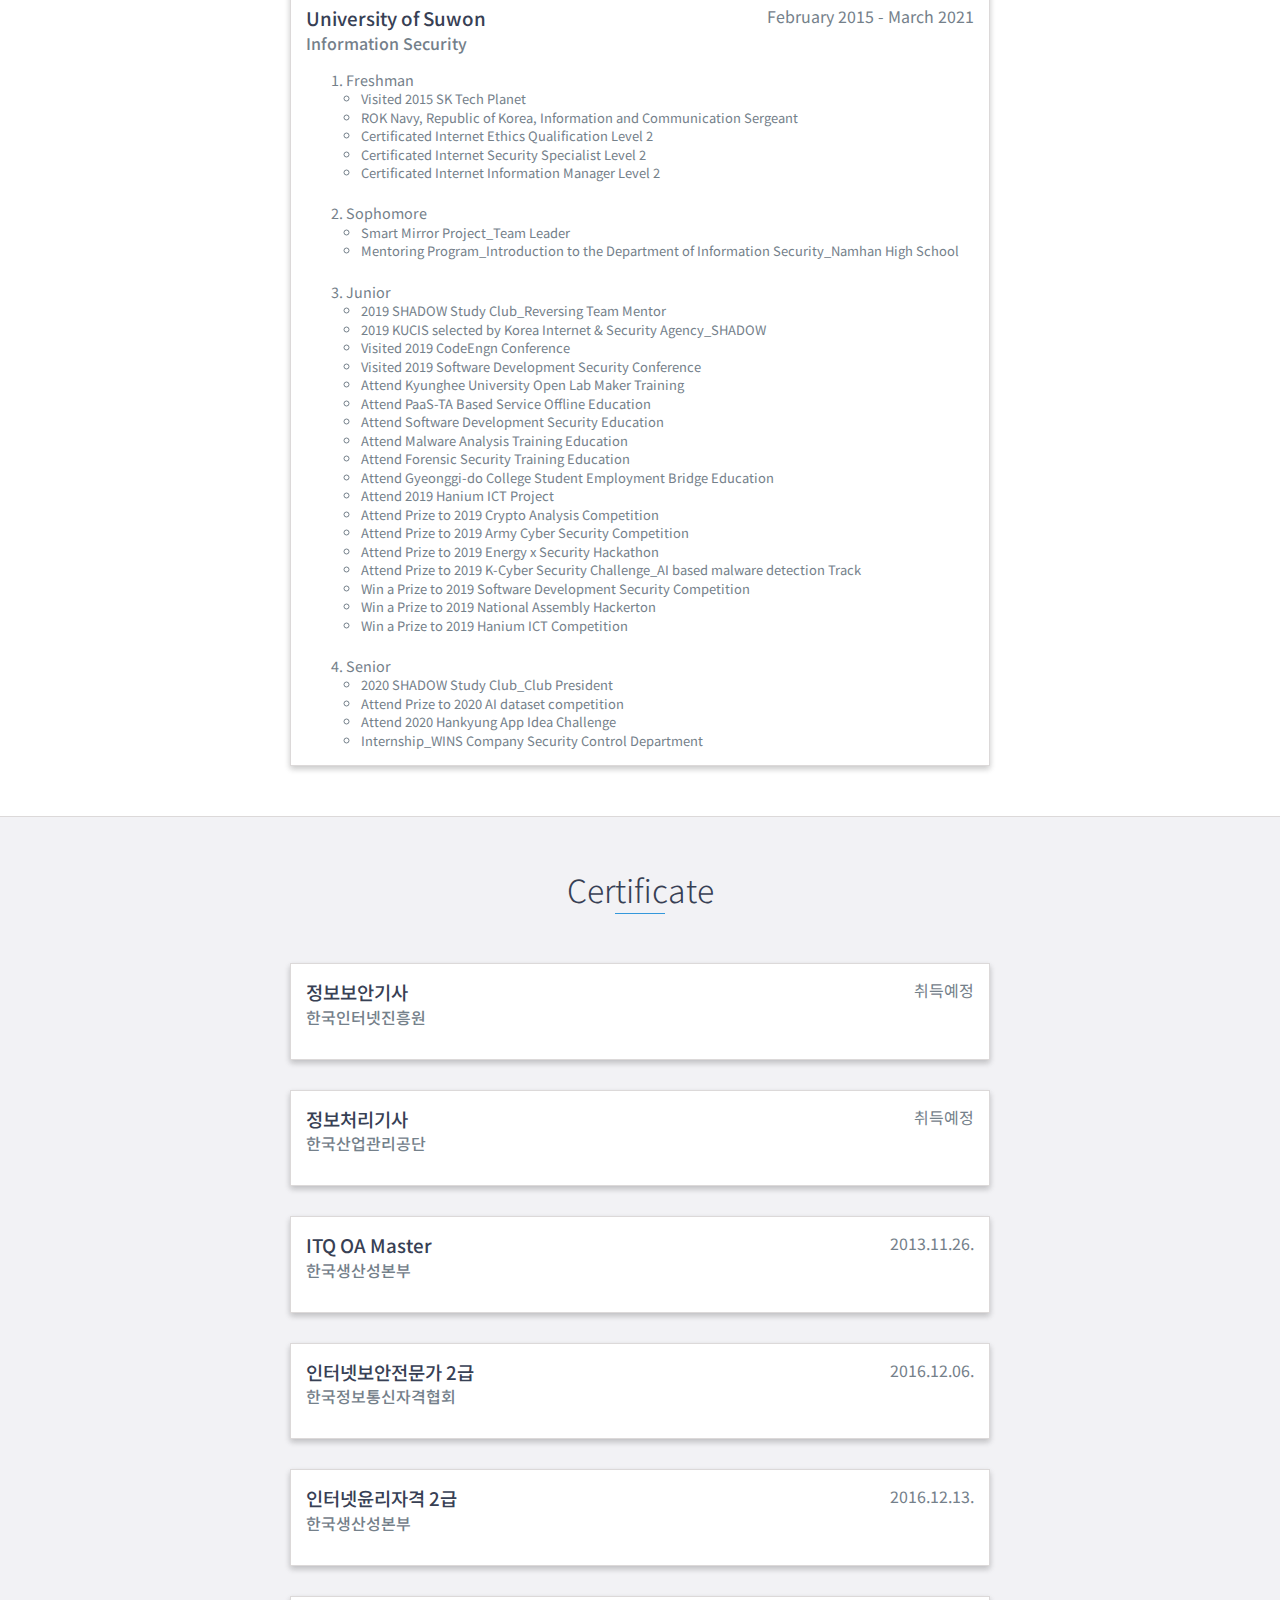
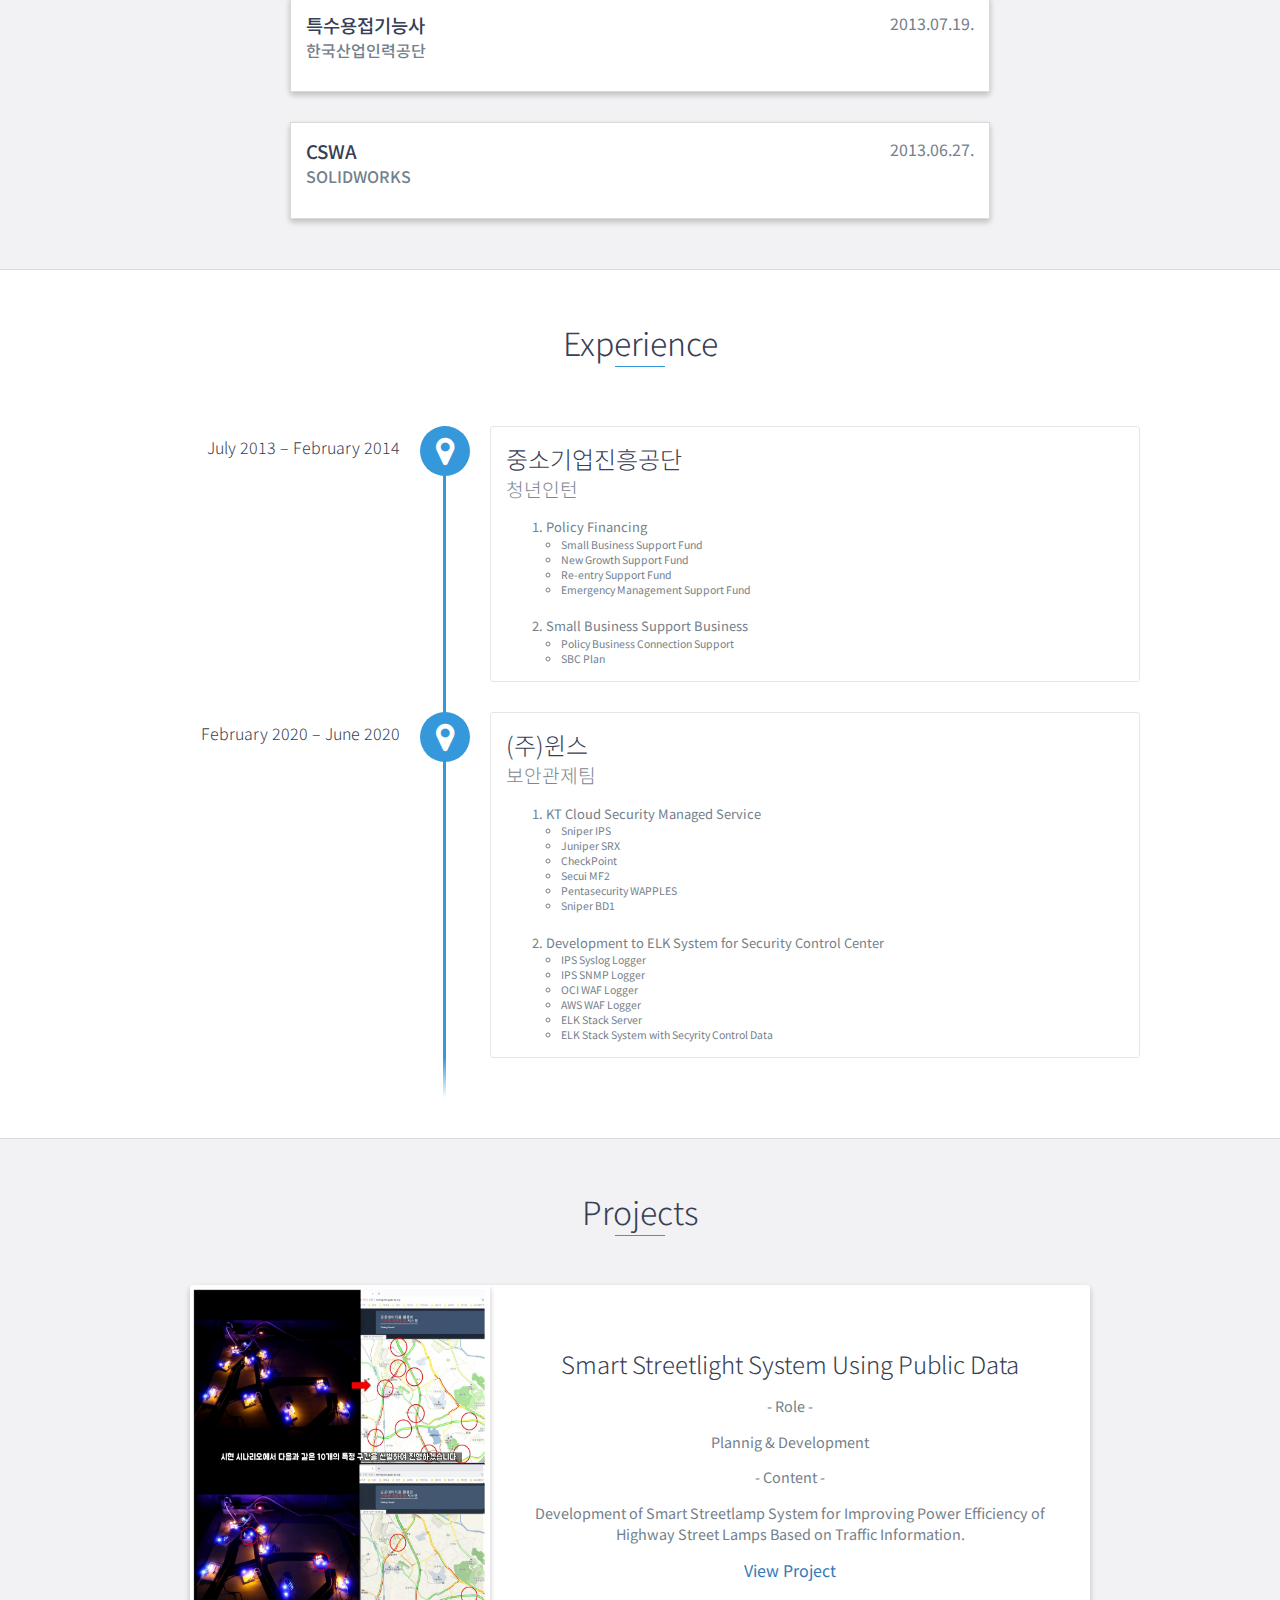
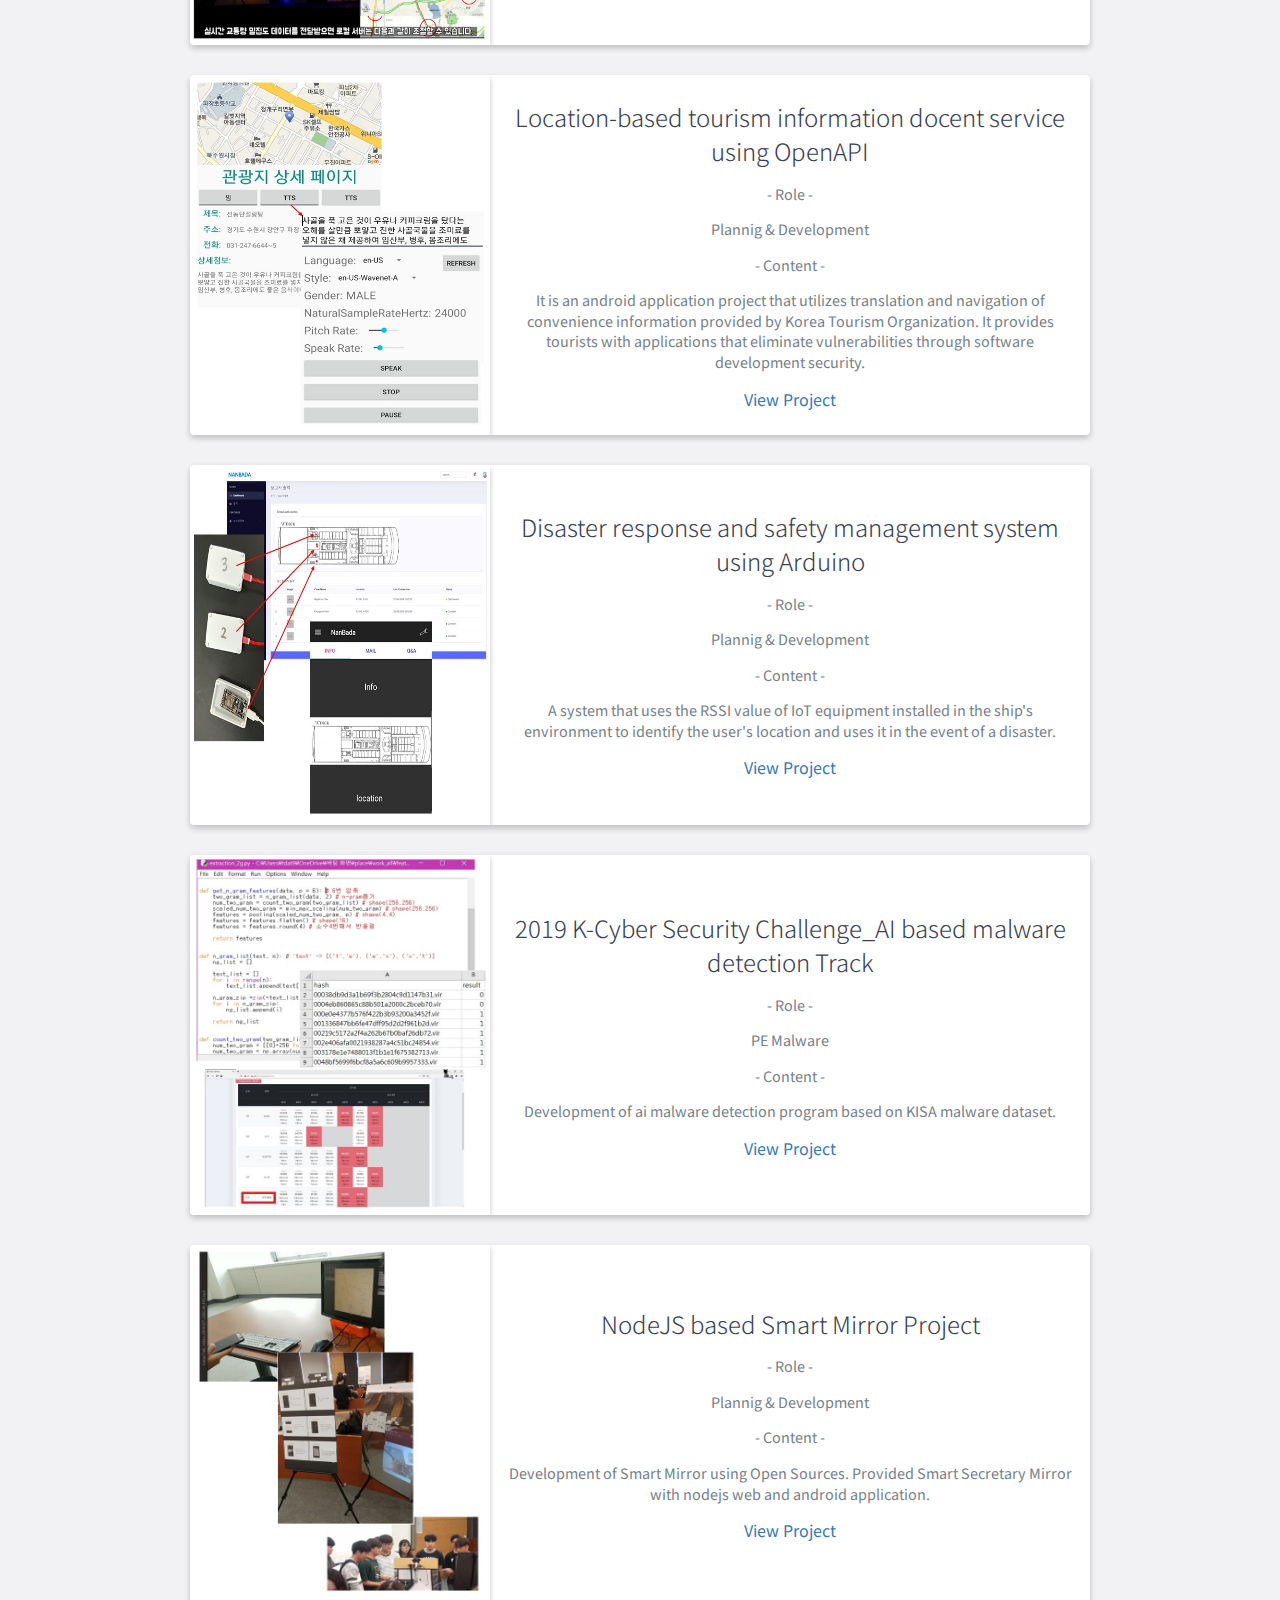
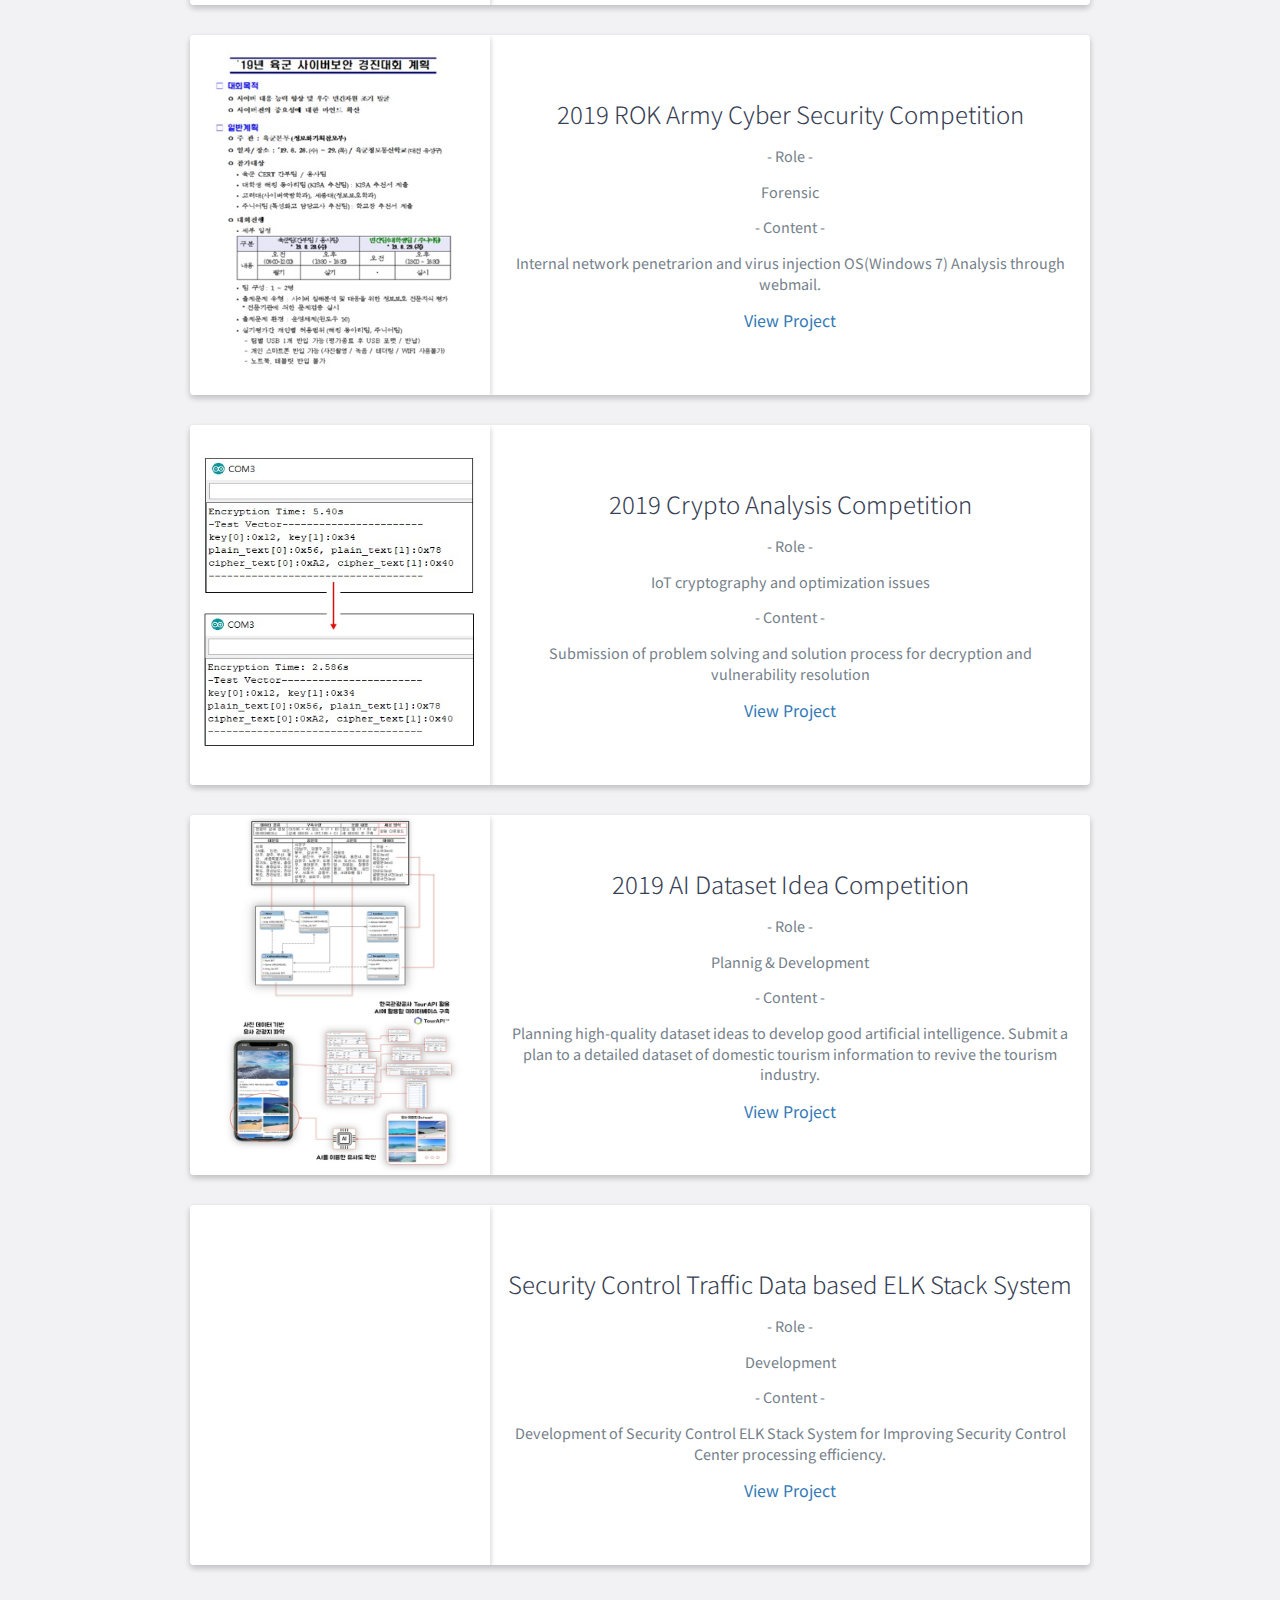
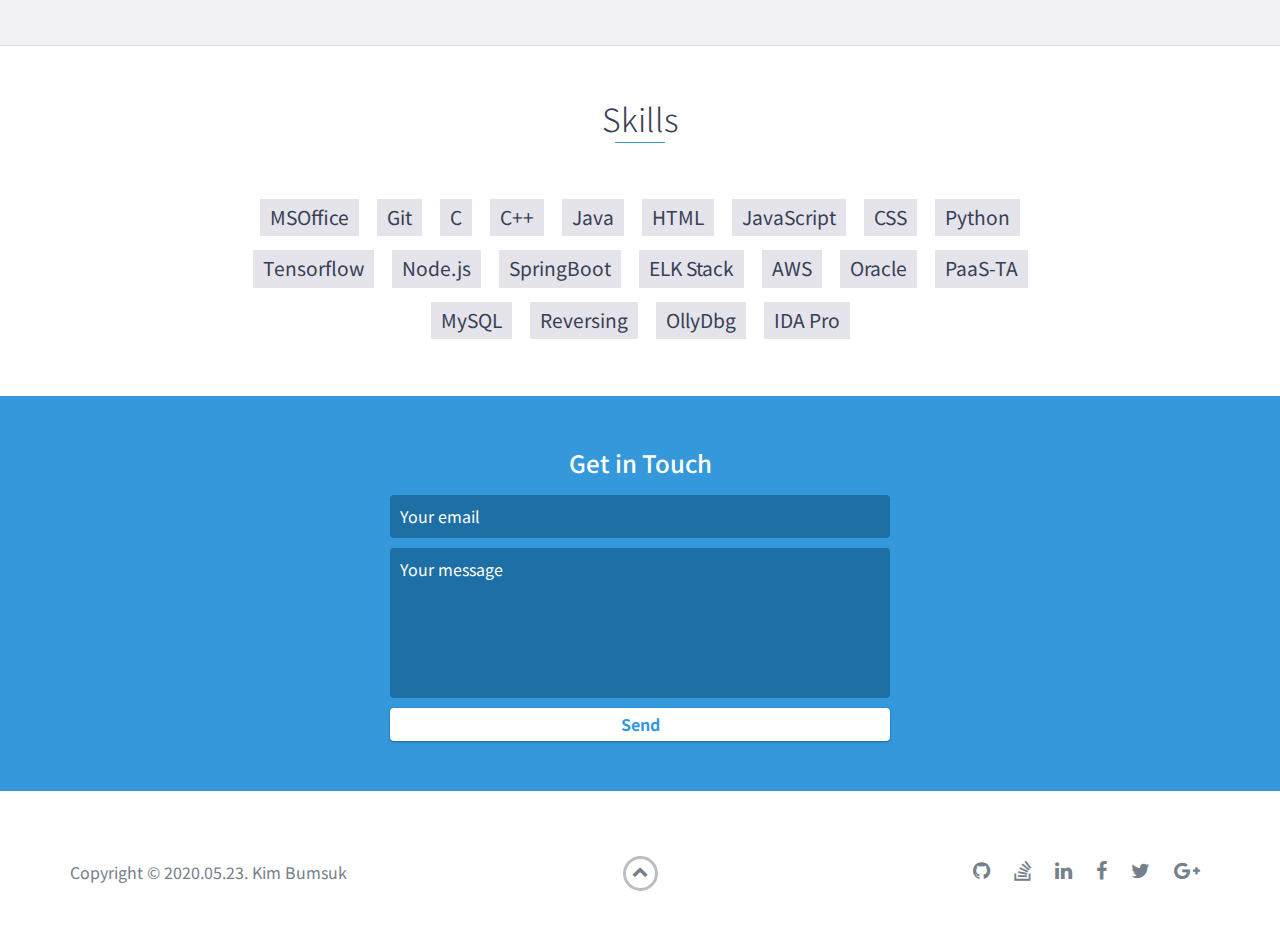
==== commit cd2fa7b8: "20.5.23" ====
--- a/index.html
+++ b/index.html
@@ -332,13 +332,13 @@
         <div class="certificate-block shadow-large">
             <h3>인터넷윤리자격 2급</h3>
             <span class="education-date">2016.12.13.</span>
-            <h4>한국산업인력공단</h4>
+            <h4>한국생산성본부</h4>
         </div>
 
         <div class="certificate-block shadow-large">
             <h3>특수용접기능사</h3>
             <span class="education-date">2013.07.19.</span>
-            <h4>Information Security</h4>
+            <h4>한국산업인력공단</h4>
         </div>
 
         <div class="certificate-block shadow-large">
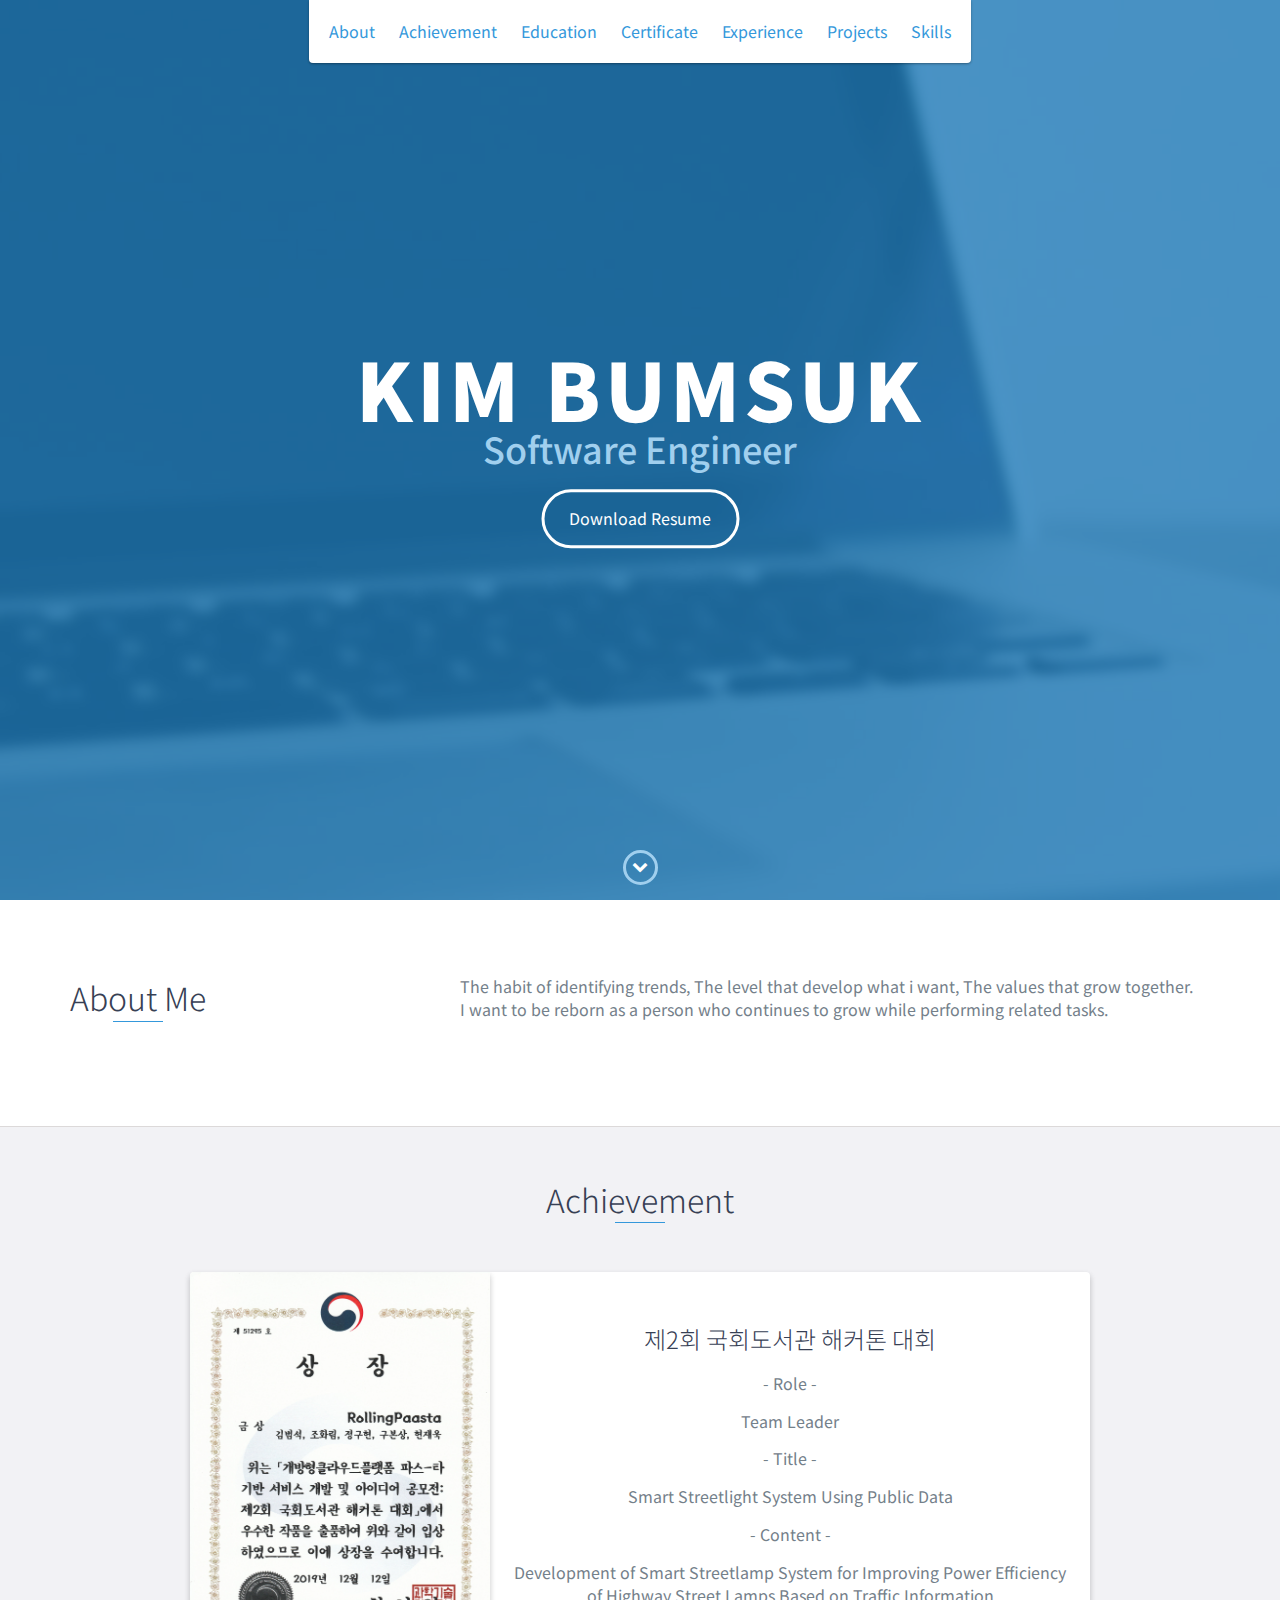
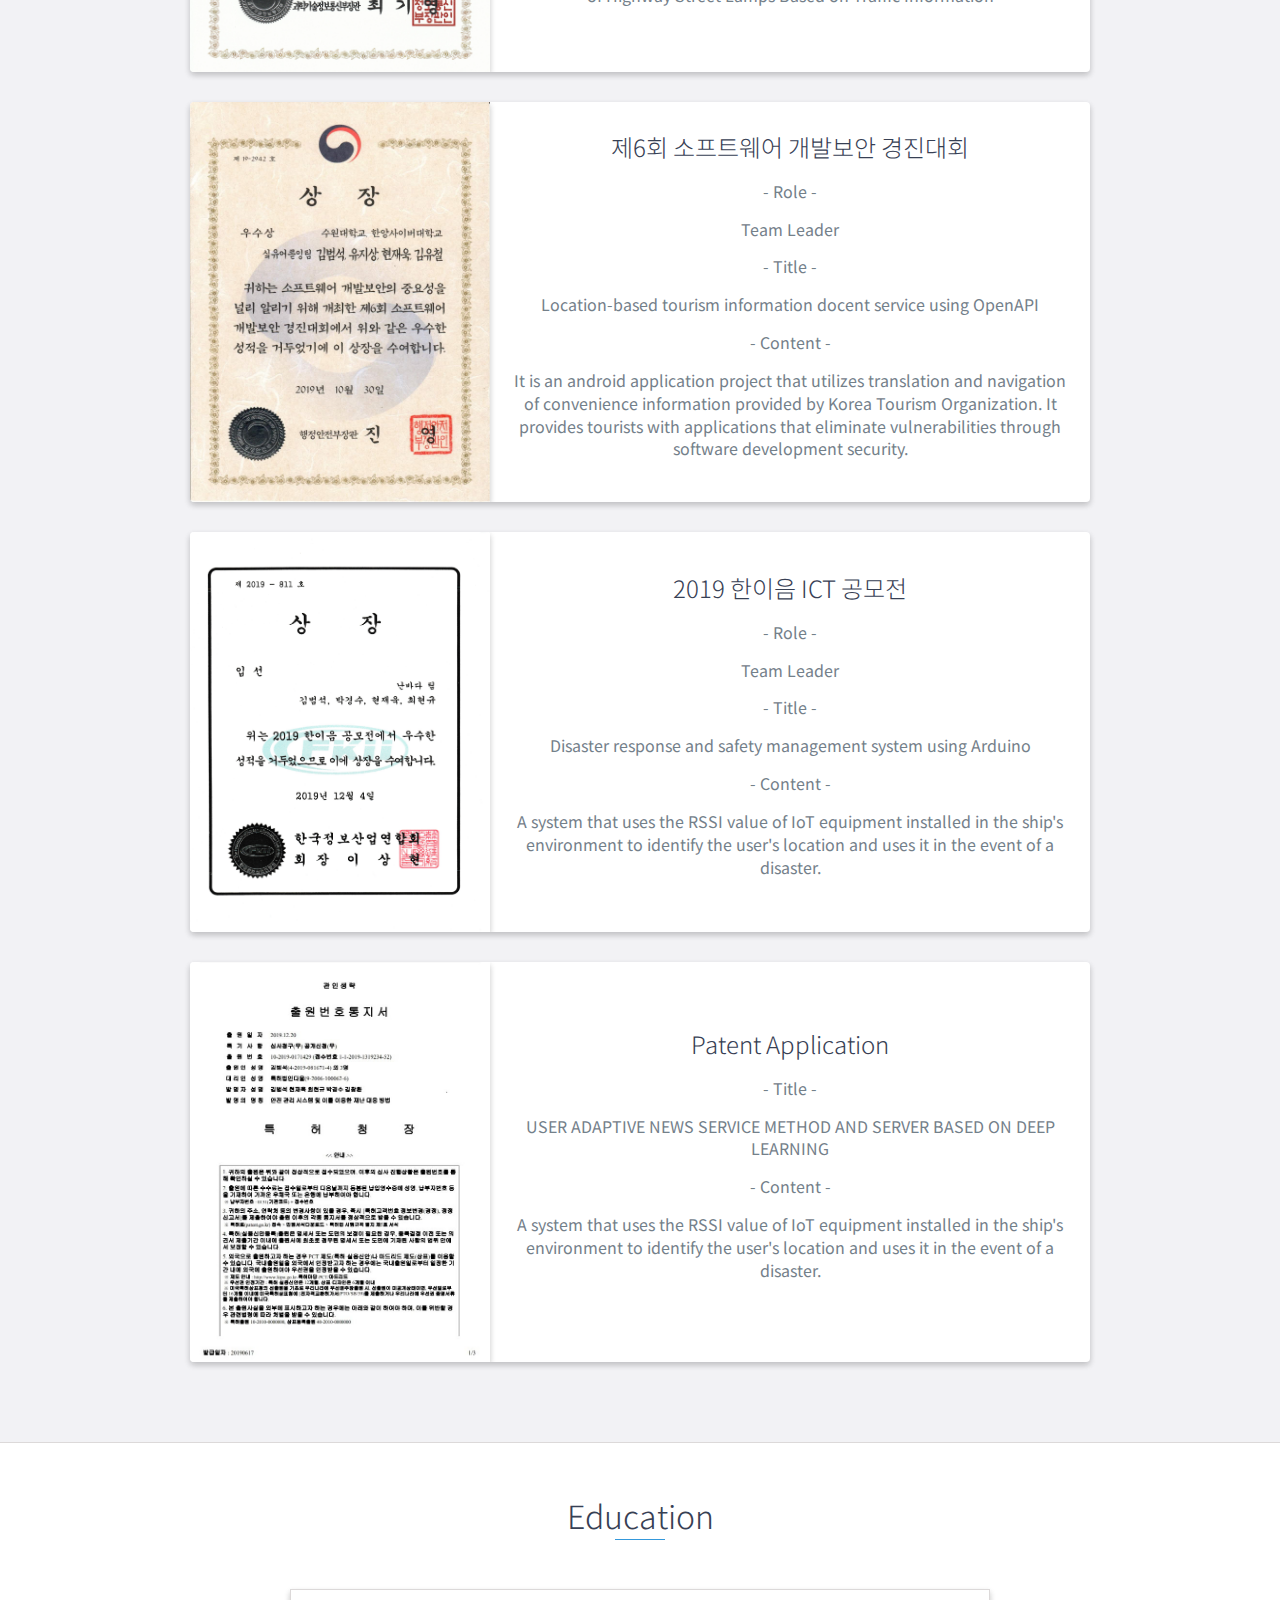
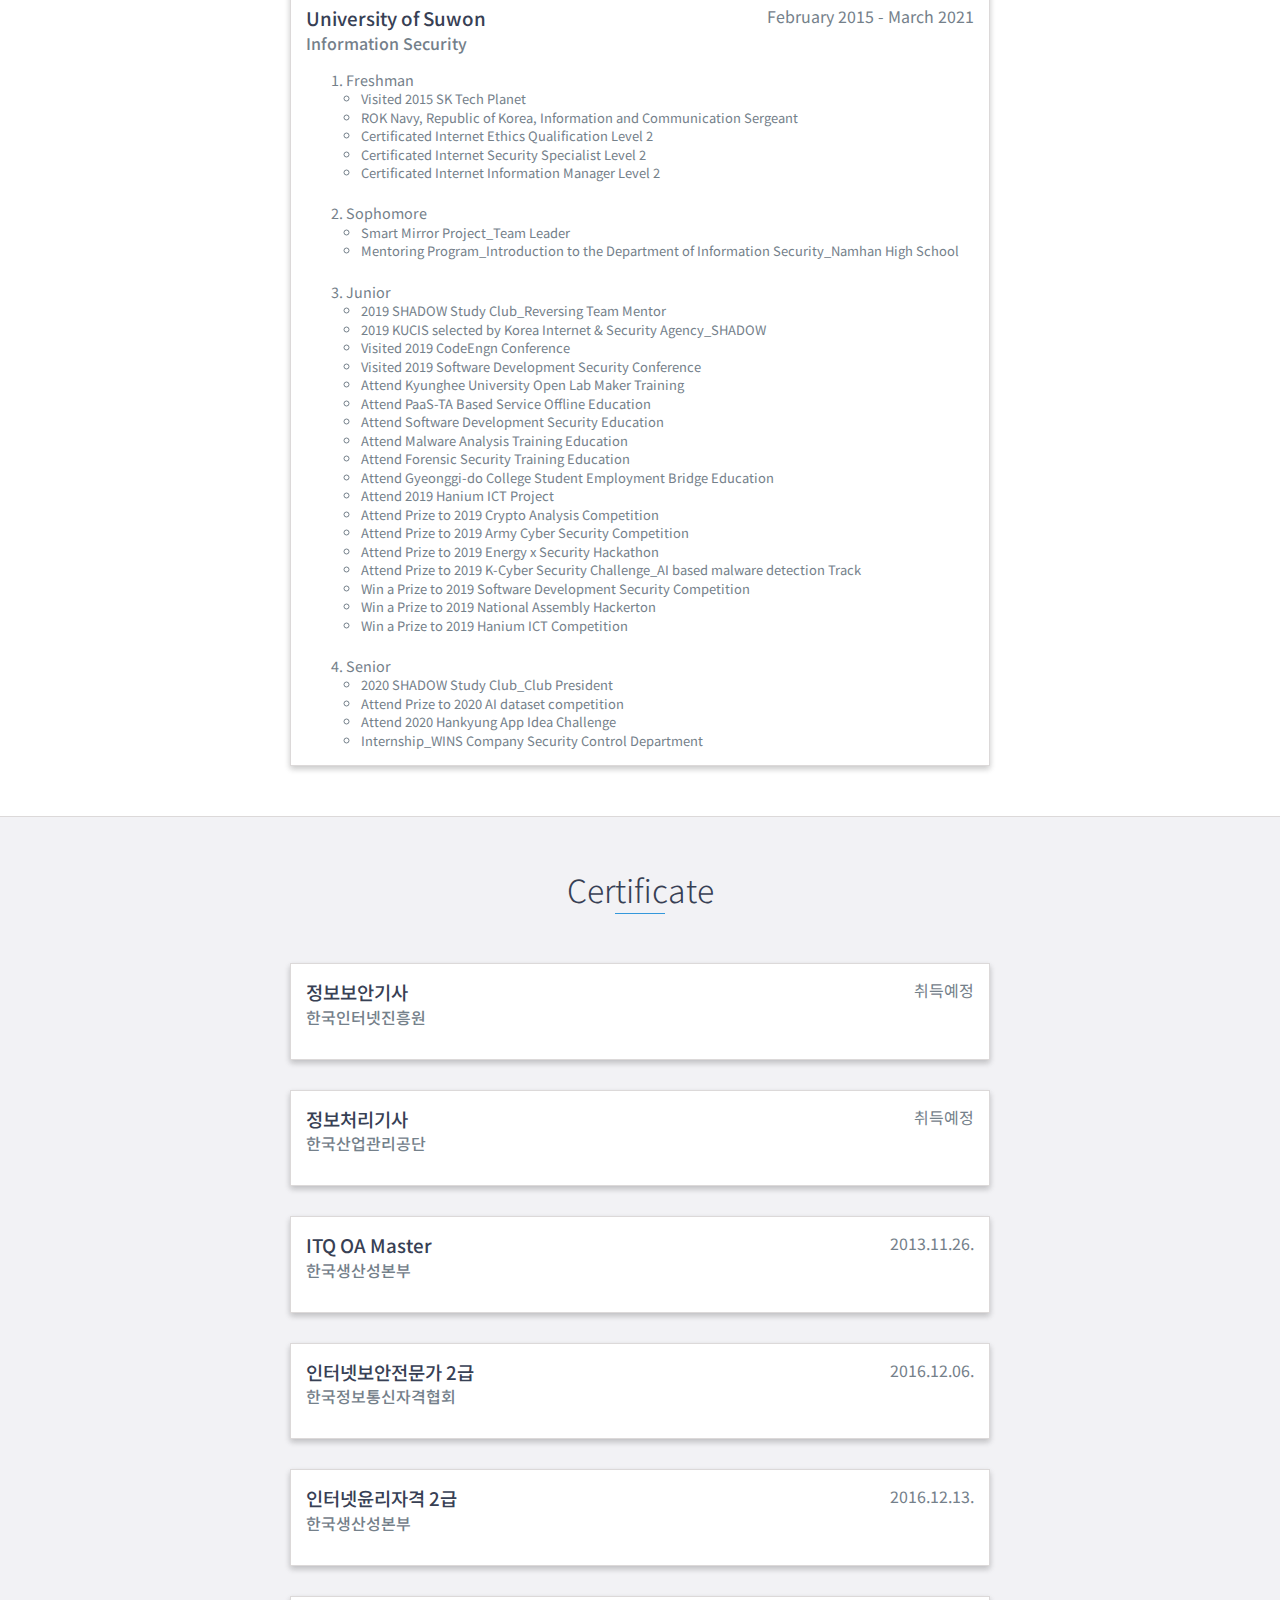
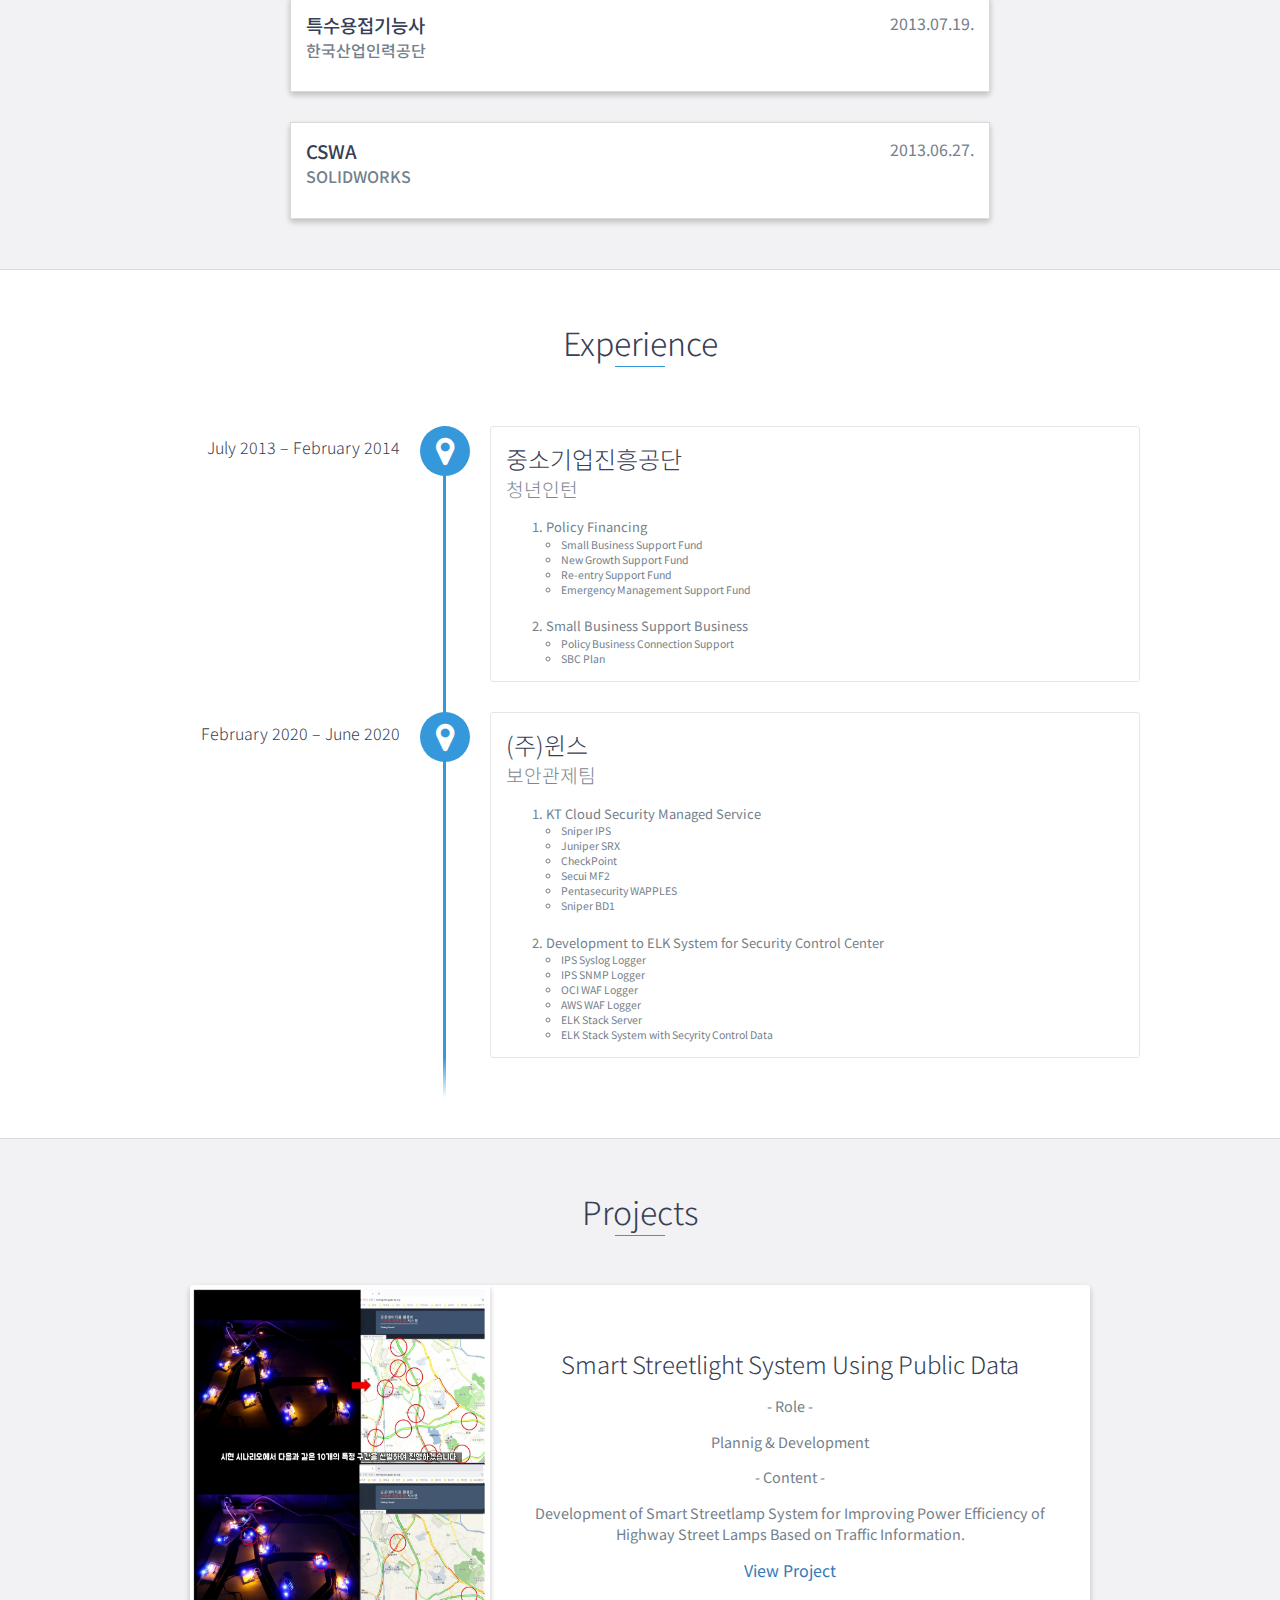
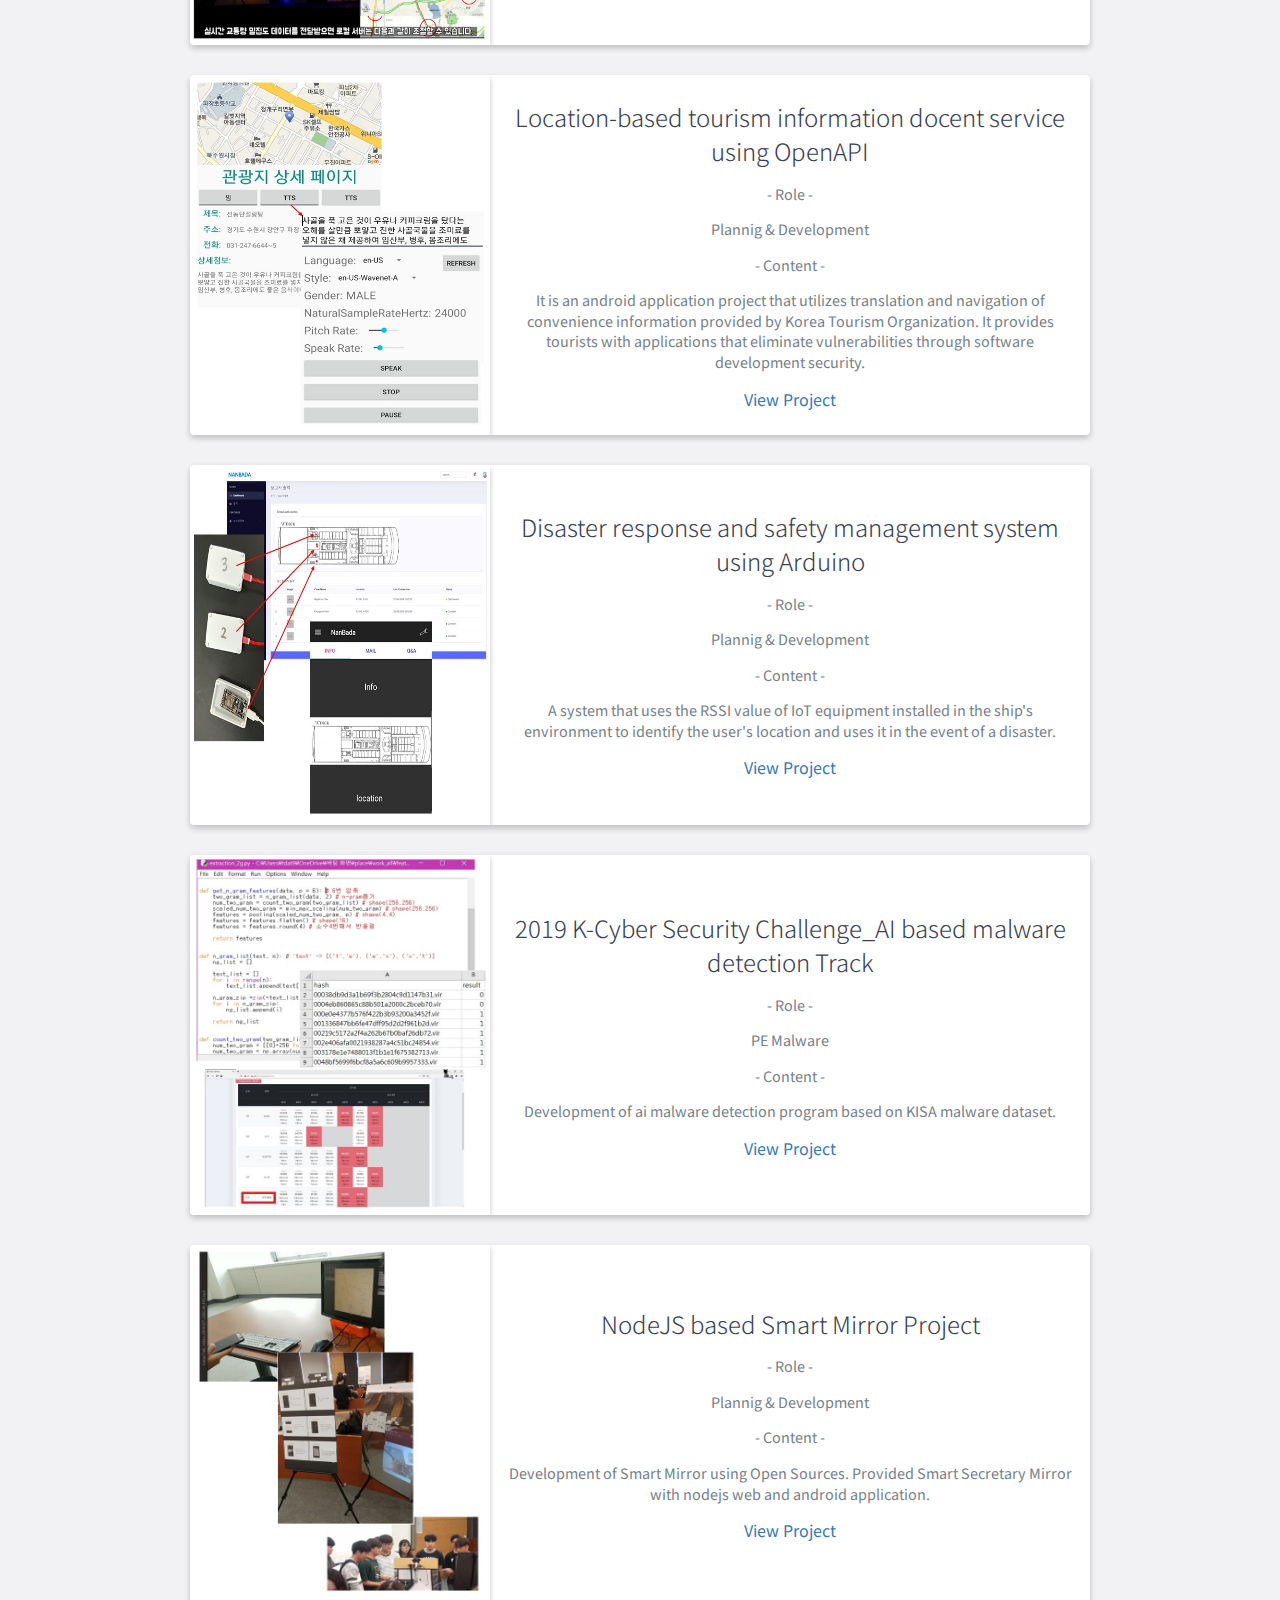
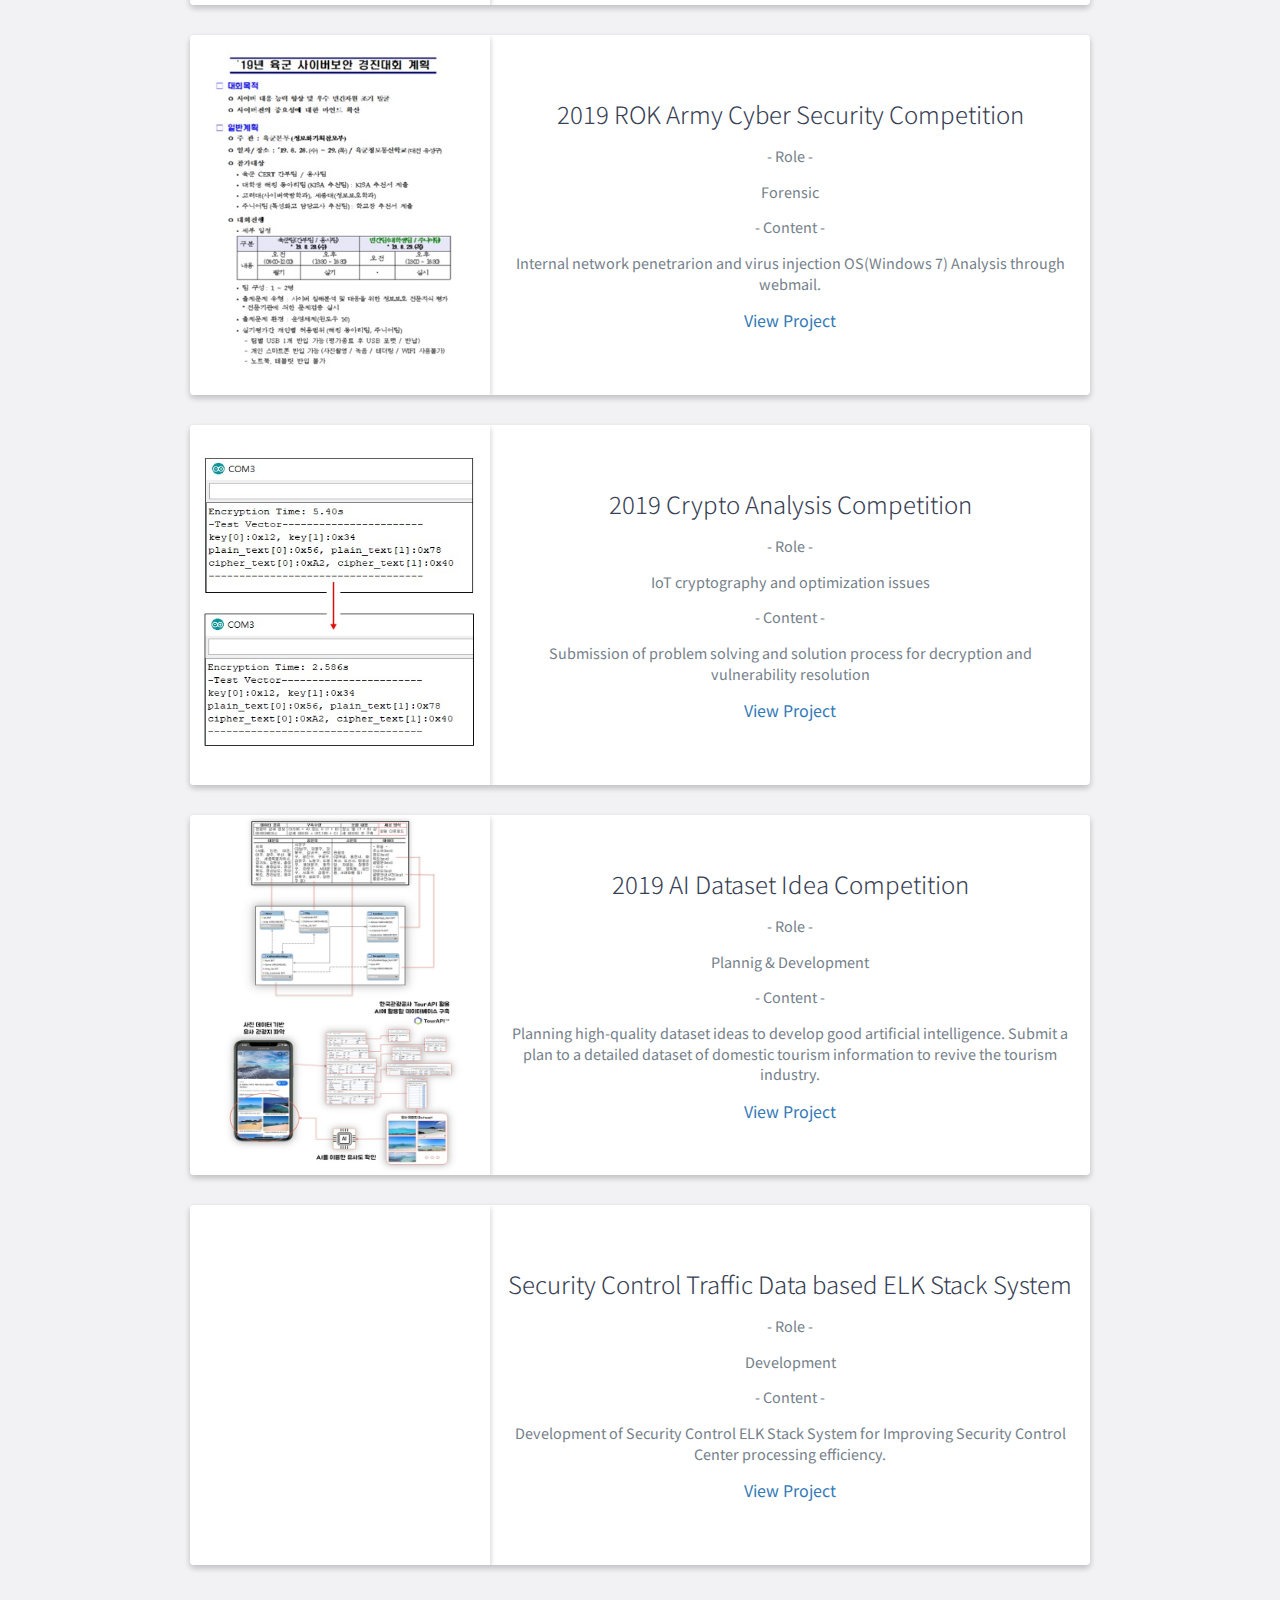
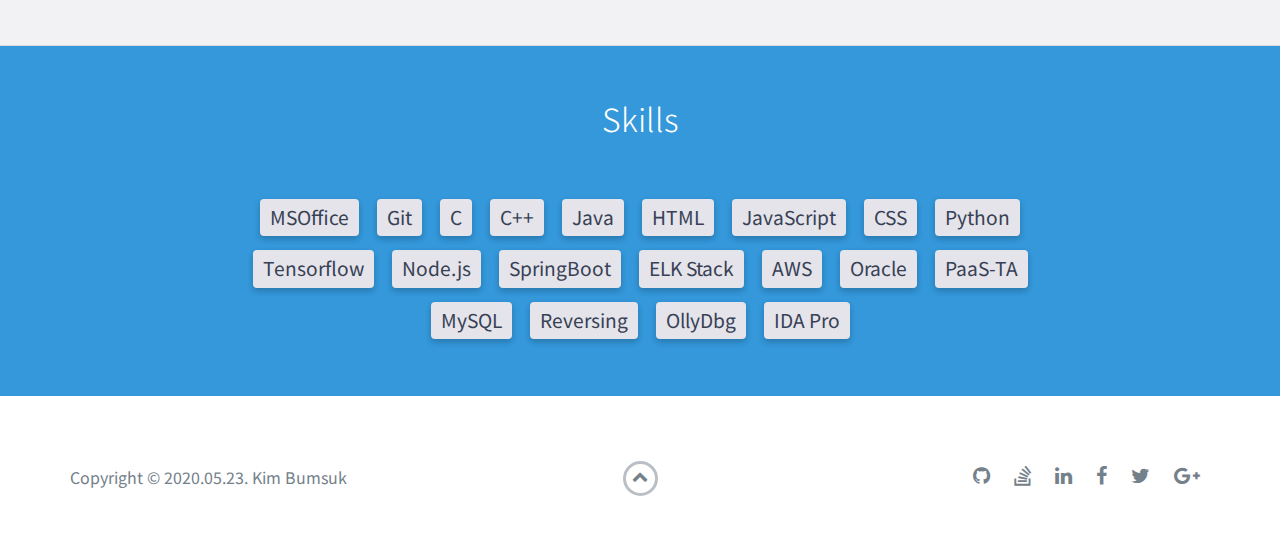
==== commit d5a3c46c: "20.5.23" ====
--- a/index.html
+++ b/index.html
@@ -44,9 +44,6 @@
             </li>
             <li>
                 <a href="#skills">Skills</a>
-            </li>
-            <li>
-                <a href="#contact">Contact</a>
             </li>
         </ul>
     </header>
@@ -620,20 +617,6 @@
     </div>
     <!-- End #skills -->
 
-    <div id="contact">
-        <h2>Get in Touch</h2>
-        <div id="contact-form">
-            <form method="POST" action="https://formspree.io/email@email.com">
-                <input type="hidden" name="_subject" value="Contact request from personal website" />
-                <input type="email" name="_replyto" placeholder="Your email" required>
-                <textarea name="message" placeholder="Your message" required></textarea>
-                <button type="submit">Send</button>
-            </form>
-        </div>
-        <!-- End #contact-form -->
-    </div>
-    <!-- End #contact -->
-
     <footer>
         <div class="container">
             <div class="row">
--- a/css/styles.css
+++ b/css/styles.css
@@ -603,10 +603,11 @@
 
 #skills{
 	padding:50px 15px;
+	background:#3498db;
 	text-align:center
 }
 #skills h2{
-	color:#374054;
+	color:#fff;
 	margin-bottom:50px
 }
 #skills ul{
@@ -617,6 +618,8 @@
 }
 #skills li{
 	display:inline-block;
+	box-shadow:0 3px 6px rgba(0,0,0,0.08),0 3px 6px rgba(0,0,0,0.15);
+	border-radius:4px;
 	margin:7px;
 	padding:5px 10px;
 	color:#374054;
@@ -625,68 +628,7 @@
 	cursor:default;
 	font-size:1.2em
 }
-#contact{
-	padding:50px 15px;
-	background:#3498db;
-	text-align:center
-}
-#contact h2{
-	margin:0 0 15px 0;
-	color:#fff;
-	font-weight:500
-}
-#contact-form{
-	max-width:500px;
-	margin:0 auto
-}
-#contact-form input,#contact-form textarea{
-	display:block;
-	width:100%;
-	padding:10px;
-	border-radius:4px;
-	border:none;
-	margin-bottom:10px;
-	background:#1d6fa5;
-	color:#fff;
-	transition:.5s ease all
-}
-#contact-form input::-webkit-input-placeholder,#contact-form textarea::-webkit-input-placeholder{
-	color:#fff
-}
-#contact-form input:-moz-placeholder,#contact-form textarea:-moz-placeholder{
-	color:#fff;
-	opacity:1
-}
-#contact-form input::-moz-placeholder,#contact-form textarea::-moz-placeholder{
-	color:#fff;
-	opacity:1
-}
-#contact-form input:-ms-input-placeholder,#contact-form textarea:-ms-input-placeholder{
-	color:#fff
-}
-#contact-form input:focus,#contact-form textarea:focus{
-	outline:none;
-	background:#16527a
-}
-#contact-form textarea{
-	height:150px;
-	resize:none
-}
-#contact-form button{
-	display:block;
-	width:100%;
-	background:#fff;
-	border-radius:4px;
-	padding:5px 10px;
-	border:none;
-	color:#3498db;
-	font-weight:700;
-	box-shadow:0 1px 3px rgba(0,0,0,0.12),0 1px 2px rgba(0,0,0,0.24);
-	transition:.5s ease all
-}
-#contact-form button:hover{
-	box-shadow:0 10px 20px rgba(0,0,0,0.19),0 6px 6px rgba(0,0,0,0.23)
-}
+
 .optional-section{
 	padding:50px 15px;
 	text-align:center;
